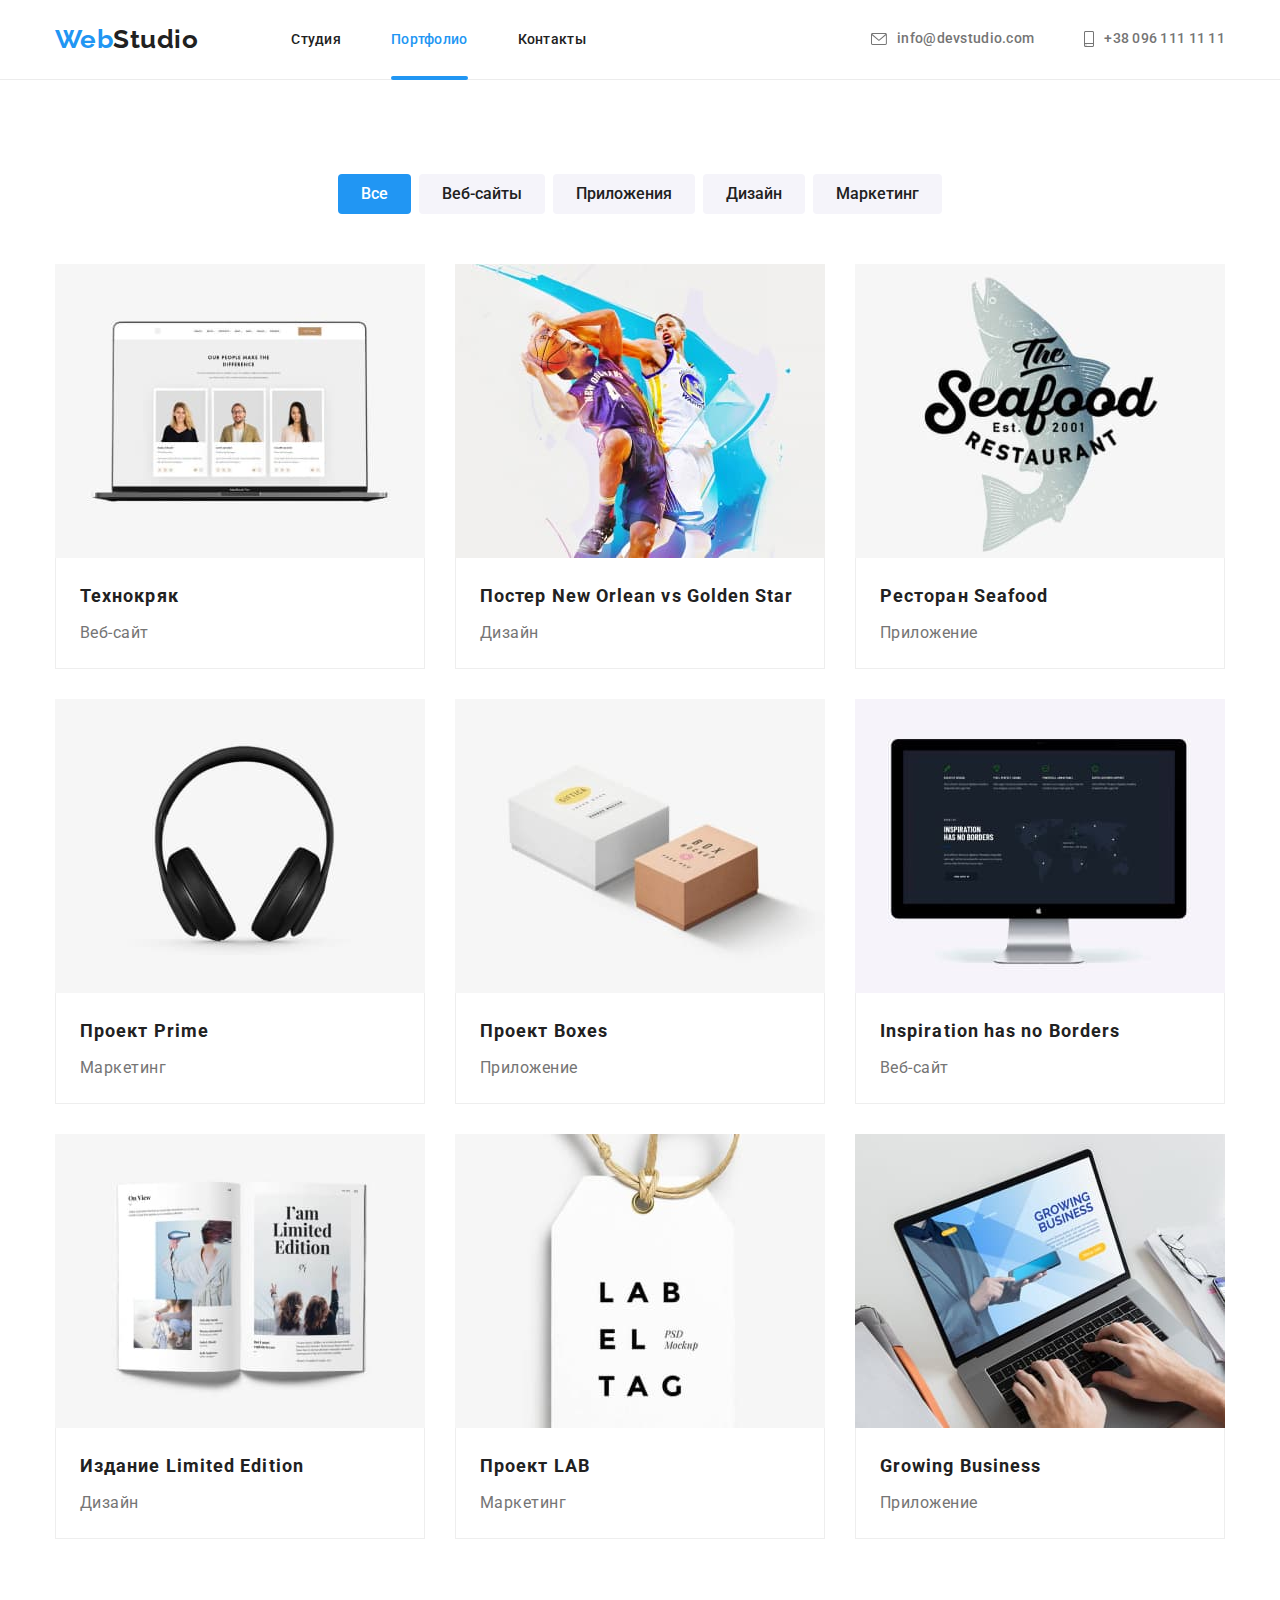
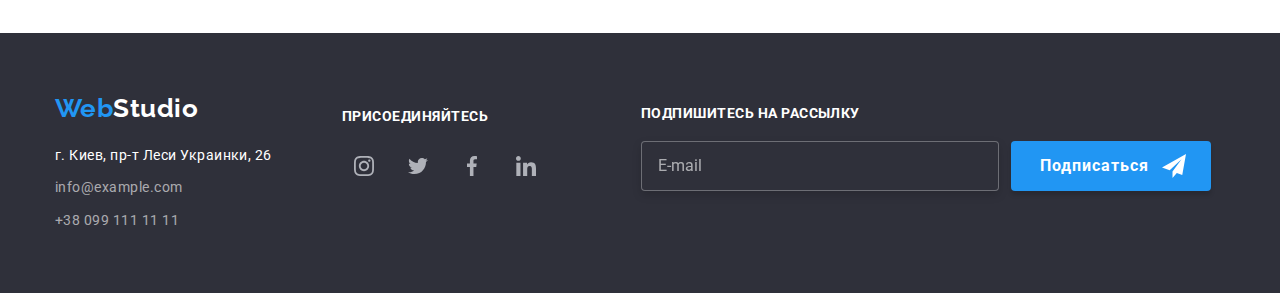
==== portfolio.html @ 7ac84a3b "hw7 folders and files" ====
<!DOCTYPE html>
<html lang="en">
  <head>
    <meta charset="UTF-8" />
    <meta http-equiv="X-UA-Compatible" content="IE=edge" />
    <meta name="viewport" content="width=device-width, initial-scale=1.0" />
    <title>Портфолио</title>
    <link rel="preconnect" href="https://fonts.gstatic.com" />
    <link
      href="https://fonts.googleapis.com/css2?family=Raleway:wght@700&family=Roboto:wght@400;500;700;900&display=swap"
      rel="stylesheet"
    />
    <link
      rel="stylesheet"
      href="https://cdnjs.cloudflare.com/ajax/libs/modern-normalize/1.0.0/modern-normalize.min.css"
    />
    <link rel="stylesheet" href="./css/main.min.css" />
  </head>
  <body>
    <!-- Header -->
    <header class="header header-section">
      <div class="container header-container">
        <a href="index.html" lang="en" class="logo logo-geometry"
          ><span class="logo__name-one">Web</span
          ><span class="logo__name-two">Studio</span></a
        >
        <nav class="nav">
          <ul class="nav-list list">
            <li class="nav-list__point">
              <a href="./index.html" class="nav-list__item">Студия</a>
            </li>
            <li class="nav-list__point">
              <a
                href="./portfolio.html"
                class="nav-list__item nav-list__item--current"
                >Портфолио</a
              >
            </li>
            <li class="nav-list__point">
              <a href="" class="nav-list__item">Контакты</a>
            </li>
          </ul>
        </nav>
        <ul class="contacts list nav-contacts">
          <li class="contacts__point">
            <a href="mailto:info@devstudio.com" class="contacts__item">
              <svg class="contacts__icon" width="16" height="12">
                <use href="./images/sprite.svg#icon-envelope"></use>
              </svg>
              info@devstudio.com</a
            >
          </li>
          <li class="contacts__point">
            <a href="tel:+380961111111" class="contacts__item">
              <svg class="contacts__icon" width="10" height="16">
                <use href="./images/sprite.svg#icon-smartphone"></use>
              </svg>
              +38 096 111 11 11</a
            >
          </li>
        </ul>
      </div>
    </header>
    <!-- Main -->
    <main>
      <!-- Examples of our works -->
      <section class="section">
        <div class="container">
          <!-- Hidden -->
          <h1 class="portfolio-hero-heading visually-hidden">
            Примеры наших работ, услуги
          </h1>
          <ul class="list buttons buttons-geometry">
            <li class="buttons__content">
              <button
                type="button"
                class="
                  buttons__portfolio-button buttons__portfolio-button--current
                "
              >
                Все
              </button>
            </li>
            <li class="buttons__content">
              <button type="button" class="buttons__portfolio-button">
                Веб-сайты
              </button>
            </li>
            <li class="buttons__content">
              <button type="button" class="buttons__portfolio-button">
                Приложения
              </button>
            </li>
            <li class="buttons__content">
              <button type="button" class="buttons__portfolio-button">
                Дизайн
              </button>
            </li>
            <li class="buttons__content">
              <button type="button" class="buttons__portfolio-button">
                Маркетинг
              </button>
            </li>
          </ul>

          <ul class="products list">
            <li class="products__item">
              <a href="#" class="products__link">
                <div class="products__content">
                  <img
                    src="./images/portfolio-examples/technokriak.jpg"
                    alt="Пример выполнения сайта Технокряк"
                    width="370"
                  />

                  <p class="products__overlay">
                    Технокряк это современная площадка распространения
                    коронавируса. Компании используют эту платформу для
                    цифрового шпионажа и атак на защищённые сервера конкурентов.
                  </p>
                </div>

                <div class="products__description">
                  <h2 class="products__name">Технокряк</h2>
                  <p class="products__example">Веб-сайт</p>
                </div>
              </a>
            </li>

            <li class="products__item">
              <a href="#" class="products__link">
                <div class="products__content">
                  <img
                    src="./images/portfolio-examples/basketball.jpg"
                    alt="Постер с двумя баскетболистами"
                    width="370"
                  />
                  <p class="products__overlay">
                    Технокряк это современная площадка распространения
                    коронавируса. Компании используют эту платформу для
                    цифрового шпионажа и атак на защищённые сервера конкурентов.
                  </p>
                </div>
                <div class="products__description">
                  <h2 class="products__name">
                    Постер <span lang="en">New Orlean vs Golden Star</span>
                  </h2>
                  <p class="products__example">Дизайн</p>
                </div>
              </a>
            </li>
            <li class="products__item">
              <a href="#" class="products__link">
                <div class="products__content">
                  <img
                    src="./images/portfolio-examples/restaurant.jpg"
                    alt="Эмблема ресторана"
                    width="370"
                  />
                  <p class="products__overlay">
                    Технокряк это современная площадка распространения
                    коронавируса. Компании используют эту платформу для
                    цифрового шпионажа и атак на защищённые сервера конкурентов.
                  </p>
                </div>
                <div class="products__description">
                  <h2 class="products__name">
                    Ресторан <span lang="en">Seafood</span>
                  </h2>
                  <p class="products__example">Приложение</p>
                </div>
              </a>
            </li>
            <li class="products__item">
              <a href="#" class="products__link">
                <div class="products__content">
                  <img
                    src="./images/portfolio-examples/headphones.jpg"
                    alt="Наушники"
                    width="370"
                  />
                  <p class="products__overlay">
                    Технокряк это современная площадка распространения
                    коронавируса. Компании используют эту платформу для
                    цифрового шпионажа и атак на защищённые сервера конкурентов.
                  </p>
                </div>
                <div class="products__description">
                  <h2 class="products__name">
                    Проект <span lang="en">Prime</span>
                  </h2>
                  <p class="products__example">Маркетинг</p>
                </div>
              </a>
            </li>
            <li class="products__item">
              <a href="#" class="products__link">
                <div class="products__content">
                  <img
                    src="./images/portfolio-examples/boxes.jpg"
                    alt="Две коробки"
                    width="370"
                  />
                  <p class="products__overlay">
                    Технокряк это современная площадка распространения
                    коронавируса. Компании используют эту платформу для
                    цифрового шпионажа и атак на защищённые сервера конкурентов.
                  </p>
                </div>
                <div class="products__description">
                  <h2 class="products__name">
                    Проект <span lang="en">Boxes</span>
                  </h2>
                  <p class="products__example">Приложение</p>
                </div>
              </a>
            </li>
            <li class="products__item">
              <a href="#" class="products__link">
                <div class="products__content">
                  <img
                    src="./images/portfolio-examples/monitor.jpg"
                    alt="Монитор компьютера"
                    width="370"
                  />
                  <p class="products__overlay">
                    Технокряк это современная площадка распространения
                    коронавируса. Компании используют эту платформу для
                    цифрового шпионажа и атак на защищённые сервера конкурентов.
                  </p>
                </div>
                <div class="products__description">
                  <h2 lang="en" class="products__name">
                    Inspiration has no Borders
                  </h2>
                  <p class="products__example">Веб-сайт</p>
                </div>
              </a>
            </li>
            <li class="products__item">
              <a href="#" class="products__link">
                <div class="products__content">
                  <img
                    src="./images/portfolio-examples/limited-edition.jpg"
                    alt="Разворот журнала"
                    width="370"
                  />
                  <p class="products__overlay">
                    Технокряк это современная площадка распространения
                    коронавируса. Компании используют эту платформу для
                    цифрового шпионажа и атак на защищённые сервера конкурентов.
                  </p>
                </div>
                <div class="products__description">
                  <h2 class="products__name">
                    Издание <span lang="en">Limited Edition</span>
                  </h2>
                  <p class="products__example">Дизайн</p>
                </div>
              </a>
            </li>
            <li class="products__item">
              <a href="#" class="products__link">
                <div class="products__content">
                  <img
                    src="./images/portfolio-examples/lab-project.jpg"
                    alt="Имитация ценника"
                    width="370"
                  />
                  <p class="products__overlay">
                    Технокряк это современная площадка распространения
                    коронавируса. Компании используют эту платформу для
                    цифрового шпионажа и атак на защищённые сервера конкурентов.
                  </p>
                </div>
                <div class="products__description">
                  <h2 class="products__name">
                    Проект <span lang="en">LAB</span>
                  </h2>
                  <p class="products__example">Маркетинг</p>
                </div>
              </a>
            </li>
            <li class="products__item">
              <a href="#" class="products__link">
                <div class="products__content">
                  <img
                    src="./images/portfolio-examples/growing-business.jpg"
                    alt="Руки на клавиатуре ноутбука"
                    width="370"
                  />
                  <p class="products__overlay">
                    Технокряк это современная площадка распространения
                    коронавируса. Компании используют эту платформу для
                    цифрового шпионажа и атак на защищённые сервера конкурентов.
                  </p>
                </div>
                <div class="products__description">
                  <h2 lang="en" class="products__name">Growing Business</h2>
                  <p class="products__example">Приложение</p>
                </div>
              </a>
            </li>
          </ul>
        </div>
      </section>
    </main>
    <!-- Footer -->
    <footer class="footer">
      <div class="container footer-container">
        <div class="footer-contacts contacts-geometry">
          <a href="index.html" lang="en" class="logo logo-footer"
            ><span class="logo__name-one">Web</span
            ><span class="logo__name-two--white">Studio</span></a
          >
          <address>
            <ul class="address list">
              <li class="address__map">
                <a
                  href="https://goo.gl/maps/o1qzPbgA9d3HTLMZ9"
                  target="_blank"
                  rel="noopener noreferrer"
                  class="address__google-maps"
                  >г. Киев, пр-т Леси Украинки, 26</a
                >
              </li>
              <li class="address__email">
                <a href="mailto:info@example.com" class="address__virtual-link"
                  >info@example.com</a
                >
              </li>
              <li class="address__phone">
                <a href="tel:+380991111111" class="address__virtual-link"
                  >+38 099 111 11 11</a
                >
              </li>
            </ul>
          </address>
        </div>
        <div class="join-us footer-networks">
          <h3 class="join-us__footer-heading">Присоединяйтесь</h3>
          <ul class="networks list">
            <li class="networks__item list">
              <a href="" class="networks__link">
                <svg class="networks__icon" width="20" height="20">
                  <use href="./images/sprite.svg#icon-instagram"></use>
                </svg>
              </a>
            </li>
            <li class="networks__item list">
              <a href="" class="networks__link">
                <svg class="networks__icon" width="20" height="20">
                  <use href="./images/sprite.svg#icon-twitter"></use>
                </svg>
              </a>
            </li>
            <li class="networks__item list">
              <a href="" class="networks__link">
                <svg class="networks__icon" width="20" height="20">
                  <use href="./images/sprite.svg#icon-facebook"></use>
                </svg>
              </a>
            </li>
            <li class="networks__item list">
              <a href="" class="networks__link">
                <svg class="networks__icon" width="20" height="20">
                  <use href="./images/sprite.svg#icon-linkedin"></use>
                </svg>
              </a>
            </li>
          </ul>
        </div>
        <div class="footer-form footer-form-geometry">
          <form action="#" class="contact-form">
            <p class="contact-form__feedback">Подпишитесь на рассылку</p>
            <div class="form-field">
              <label class="form-field__label">
                <input
                  class="form-field__input"
                  type="email"
                  name="email"
                  placeholder="E-mail"
                  required
                />
              </label>
              <button class="form-field__button" type="submit">
                Подписаться
                <svg class="form-field__icon" width="24" height="24">
                  <use href="./images/sprite.svg#icon-icon-send"></use>
                </svg>
              </button>
            </div>
          </form>
        </div>
      </div>
    </footer>
  </body>
</html>
---- css/main.min.css ----
:root{--main-text-color: #757575;--title-text-color: #212121;--primary-white-color: #ffffff;--accent-color: #2196f3;--main-icon-color: #afb1b8;--modal-button-hover: #188ce8;--footer-color: #2f303a;--duration: 250ms;--speed: cubic-bezier(0.4, 0, 0.2, 1)}h1,h2,h3,h4,h5,h6,p{margin-top:0;margin-bottom:0}ul,ol{padding-left:0;margin-top:0;margin-bottom:0}img{display:block}body{color:var(--main-text-color);font-family:Roboto, Open Sans, Cabin, sans-serif;letter-spacing:0.03em}.list{list-style-type:none}.section{padding-top:94px;padding-bottom:94px}.container{width:1200px;margin:0 auto;padding-left:15px;padding-right:15px}.heading-studio{color:var(--title-text-color);margin-bottom:50px;font-weight:700;font-size:36px;line-height:1.16;text-align:center}.visually-hidden{position:absolute;width:1px;height:1px;margin:-1px;border:0;padding:0;white-space:nowrap;clip-path:inset(100%);clip:rect(0 0 0 0);overflow:hidden}.logo{font-family:Raleway, sans-serif;font-size:26px;font-weight:700;line-height:1.19;text-decoration:none}.logo__name-one{color:var(--accent-color)}.logo__name-two{color:var(--title-text-color)}.logo-geometry{margin-right:93px;padding-left:0}.header{border-bottom:1px solid #ececec}.header-section{padding-top:24px;padding-bottom:24px}.header-container{display:flex;width:1200px}.nav{display:flex}.nav-list{display:flex;align-items:center;justify-content:flex-start}.nav-list__point:not(:last-child){margin-right:50px}.nav-list__item{position:relative;font-size:14px;font-weight:500;line-height:1.14;letter-spacing:0.02em;text-decoration:none;color:var(--title-text-color)}.nav-list__item:hover,.nav-list__item:focus{color:var(--accent-color);transition:color var(--duration) var(--speed)}.nav-list__item--current{position:relative;color:var(--accent-color)}.nav-list__item--current::after{content:"";display:block;position:absolute;top:45px;width:100%;height:4px;border-radius:2px;background-color:var(--accent-color);cursor:pointer}.contacts{display:flex}.contacts__point{display:flex;align-items:center;justify-content:flex-start}.contacts__point:not(:last-child){margin-right:50px}.contacts__item{display:flex;align-items:center;justify-content:flex-start;color:var(--main-text-color);font-size:14px;font-weight:500;line-height:1.14;letter-spacing:0.02em;text-decoration:none}.contacts__item:hover,.contacts__item:focus{color:var(--accent-color);fill:var(--accent-color);transition:color var(--duration) var(--speed),fill var(--duration) var(--speed)}.contacts__icon{margin-right:10px;fill:currentColor;transition:fill var(--duration) var(--speed)}.nav-contacts{margin-left:auto}.hero{max-width:1600px;height:600px;background-image:linear-gradient(rgba(47,48,58,0.4), rgba(47,48,58,0.4)),url(../images/hero-effective-solutions.jpg);background-size:cover;background-repeat:no-repeat;text-align:center;background-color:#c4c4c4}.hero__title{margin-bottom:30px;font-size:44px;font-weight:900;line-height:1.36;letter-spacing:0.06em;text-transform:uppercase;color:var(--primary-white-color)}.hero__button{padding:10px 32px;border:1px solid transparent;border-radius:4px;color:var(--primary-white-color);background-color:var(--accent-color);font-size:16px;font-weight:700;line-height:1.87;letter-spacing:0.06em;cursor:pointer;transition:color var(--duration) var(--speed),background-color var(--duration) var(--speed)}.hero__button:hover,.hero__button:focus{color:var(--accent-color);background-color:var(--primary-white-color)}.hero-geometry{margin-left:auto;margin-right:auto;padding-top:200px;padding-bottom:200px}.backdrop{position:fixed;top:0;left:0;width:100vw;height:100vh;background-color:rgba(0,0,0,0.2);opacity:1;transition:opacity var(--duration) var(--speed)}.backdrop.is-hidden{opacity:0;visibility:hidden;pointer-events:none}.backdrop.is-hidden .modal{transform:scale(0.9) translate(-50%, -50%)}.modal{position:absolute;top:50%;left:50%;transform:scale(1) translate(-50%, -50%);width:528px;height:581px;padding:40px;background-color:var(--primary-white-color);box-shadow:0px 1px 3px rgba(0,0,0,0.12),0px 1px 1px rgba(0,0,0,0.14),0px 2px 1px rgba(0,0,0,0.2);border-radius:4px;transition:transform var(--duration) var(--speed),opacity var(--duration) var(--speed),visibility var(--duration) var(--speed)}.close-button{position:absolute;top:8px;right:8px;display:flex;align-items:center;justify-content:center;width:30px;height:30px;border:1px solid rgba(0,0,0,0.1);border-radius:50%;background-color:transparent;cursor:pointer;padding:9px}.close-button:hover,.close-button:focus{fill:var(--accent-color);transition:fill var(--duration) var(--speed)}.modal-form{display:flex;flex-direction:column}.modal-form-feedback{margin-bottom:12px;font-size:20px;font-weight:700;line-height:1.17;text-align:center;color:var(--title-text-color)}.modal-form-label{position:relative;font-size:12px;font-weight:400;line-height:1.17;letter-spacing:0.01em}.modal-form-input{width:100%;height:40px;margin-top:4px;margin-bottom:10px;padding-left:42px;border:1px solid rgba(33,33,33,0.2);border-radius:4px;cursor:pointer;transition:border var(--duration) var(--speed)}.modal-form-icon{position:absolute;top:29px;left:12px}.modal-form-label:focus-within>.modal-form-icon{fill:var(--accent-color);transition:fill var(--duration) var(--speed)}.modal-form-input:focus-within{border:1px solid var(--accent-color);outline:none;border-radius:4px;transition:border var(--duration) var(--speed)}.modal-form-comment{width:100%;height:120px;padding:12px 16px;resize:none;border:1px solid rgba(33,33,33,0.2);border-radius:4px;margin-top:4px;margin-bottom:20px;cursor:pointer;transition:border var(--duration) var(--speed)}.modal-form-comment::placeholder{font-size:14px;font-weight:400;line-height:1.17;letter-spacing:0.01em}.modal-form-comment:focus-within{border:1px solid var(--accent-color);outline:none;border-radius:4px;transition:border var(--duration) var(--speed)}.checkbox-label{display:flex;align-items:center;justify-content:center;margin-bottom:30px;font-size:14px;font-weight:400;line-height:1.71;cursor:pointer}.checkbox-icon{margin-right:8.38px;width:16px;height:15px;border-radius:2px;border:2px solid var(--title-text-color);transition:border var(--duration) var(--speed)}.checkbox:checked+.checkbox-icon{background-color:var(--accent-color);background-image:url("../images/icon-check.svg");padding:4px 3px 2px 3px;border-color:var(--accent-color);background-repeat:no-repeat;transition:background-color var(--duration) var(--speed),background-image var(--duration) var(--speed),border-color var(--duration) var(--speed)}.modal-form-policy-link{font-size:14px;font-weight:400;line-height:1.71;color:var(--accent-color)}.modal-form-button{display:block;align-self:center;width:200px;height:50px;padding:10px 55px 10px 56px;box-shadow:0px 4px 4px rgba(0,0,0,0.15);border-radius:4px;border:var(--accent-color);font-size:16px;font-weight:400;line-height:1.87;letter-spacing:0.06em;text-align:center;cursor:pointer;color:var(--primary-white-color);background-color:var(--accent-color);transition:border var(--duration) var(--speed),background-color var(--duration) var(--speed),box-shadow var(--duration) var(--speed)}.modal-form-button:hover{border:var(--modal-button-hover);background-color:var(--modal-button-hover);box-shadow:0px 4px 4px rgba(0,0,0,0.15);transition:border var(--duration) var(--speed),background-color var(--duration) var(--speed),box-shadow var(--duration) var(--speed)}.advantages-geometry{padding-bottom:94px}.pros{display:flex}.pros__pic{display:flex;align-items:center;justify-content:center;margin-bottom:30px;width:270px;height:120px;background-color:#f5f4fa}.pros__list-item{width:270px}.pros__list-item:not(:last-child){margin-right:30px}.pros__name{padding-bottom:10px;color:var(--title-text-color);font-size:14px;font-weight:700;line-height:1.14;text-transform:uppercase}.pros__content{font-size:14px;font-weight:400;line-height:1.71}.pros-geometry{margin-right:-30px}.works-geometry{padding-top:0px}.services{display:flex;flex-wrap:wrap}.services__image{position:relative}.services__image:not(:last-child){margin-right:30px}.services__description{position:absolute;display:flex;align-items:center;justify-content:center;width:100%;min-height:70px;left:0;bottom:0;background-color:rgba(47,48,58,0.8)}.services__name{font-size:14px;font-weight:700;line-height:1.17;text-align:center;text-transform:uppercase;color:var(--primary-white-color)}.services-geometry{margin-right:-30px}.employees{background-color:#f5f4fa}.team{display:flex;flex-wrap:wrap}.team__employee-card{background-color:var(--primary-white-color);box-shadow:0px 1px 3px rgba(0,0,0,0.12),0px 1px 1px rgba(0,0,0,0.14),0px 2px 1px rgba(0,0,0,0.2);border-radius:0px 0px 4px 4px}.team__employee-card:not(:last-child){margin-right:30px}.team__employee-info{padding-top:30px;padding-bottom:30px}.team__employee-name{margin-bottom:10px;color:var(--title-text-color);font-size:16px;font-weight:500;line-height:1.18;text-align:center}.team__employee-job{font-size:16px;font-weight:400;line-height:1.18;text-align:center;margin-bottom:16px}.networks{display:flex;align-items:flex-start;justify-content:center;margin-left:0}.networks__item:not(:last-child){margin-right:10px}.networks__link{display:flex;align-items:center;justify-content:center;padding:12px;fill:var(--main-icon-color);border-radius:50%;transition:fill var(--duration) var(--speed),background-color var(--duration) var(--speed)}.networks__link:hover,.networks__link:focus{fill:var(--primary-white-color);background-color:var(--accent-color);transition:fill var(--duration) var(--speed),background-color var(--duration) var(--speed)}.clients{display:flex;align-items:center}.clients__item:not(:last-child){margin-right:30px}.clients__link{display:flex;align-items:center;justify-content:center;padding:16px 32px;border:1px solid var(--main-icon-color);border-radius:4px;fill:var(--main-icon-color)}.clients__link:hover,.clients__link:focus{fill:var(--accent-color);border:1px solid var(--accent-color);transition:fill var(--duration) var(--speed),border var(--duration) var(--speed)}.footer{background-color:var(--footer-color)}.footer-container{display:flex}.footer-contacts{display:flex;flex-direction:column}.contacts-geometry{margin-right:70px;padding:60px 0px}.logo-footer{margin-right:0px;margin-bottom:20px;padding-left:0}.logo__name-two--white{color:var(--primary-white-color)}.address__google-maps{font-style:normal;font-size:14px;font-weight:400;line-height:1.71;text-decoration:none;color:var(--primary-white-color)}.address__google-maps:hover,.address__google-maps:focus{color:var(--accent-color);transition:color var(--duration) var(--speed)}.address__virtual-link{font-style:normal;font-size:14px;font-weight:400;line-height:1.71;text-decoration:none;color:rgba(255,255,255,0.6)}.address__virtual-link:hover,.address__virtual-link:focus{color:var(--accent-color);transition:color var(--duration) var(--speed)}.address__map{margin-bottom:9px}.address__email{margin-bottom:9px}.join-us{display:block;height:80px}.join-us__footer-heading{margin-bottom:20px;align-items:baseline;font-size:14px;font-weight:700;line-height:1.17;text-transform:uppercase;color:var(--primary-white-color)}.footer-networks{margin-right:93px;padding-top:75px;padding-bottom:97px}.networks__link-grey{fill:var(--primary-white-color);background:rgba(255,255,255,0.1)}.networks__link-grey:hover,.networks__link-grey:focus{background-color:var(--accent-color)}.footer-form-geometry{padding-top:72px;padding-bottom:94px}.contact-form__feedback{margin-bottom:20px;font-size:14px;font-weight:700;line-height:1.17;text-transform:uppercase;color:var(--primary-white-color)}.form-field{position:relative;display:flex;align-items:center;justify-content:center}.form-field__label{display:inline-block}.form-field__input{width:358px;height:50px;margin-right:12px;padding-left:16px;border:1px solid rgba(255,255,255,0.3);filter:drop-shadow(0px 4px 4px rgba(0,0,0,0.15));border-radius:4px;background-color:var(--footer-color);color:var(--primary-white-color)}.form-field__input::placeholder{font-size:16px;font-weight:400;line-height:1.25;align-items:center;color:rgba(255,255,255,0.6)}.form-field__button{display:flex;align-items:center;justify-content:center;width:200px;height:50px;padding:10px 62px 10px 29px;font-size:16px;font-weight:700;line-height:1.87;letter-spacing:0.06em;color:var(--primary-white-color);box-shadow:0px 4px 4px rgba(0,0,0,0.15);border:var(--accent-color);border-radius:4px;background-color:var(--accent-color)}.form-field__icon{position:absolute;top:50%;right:0;transform:translate(-50%, -50%);margin-right:13px;margin-left:10px}.buttons{display:flex;align-items:flex-start;justify-content:center}.buttons__content:not(:last-child):not(:last-child){padding-right:8px}.buttons__portfolio-button{padding:6px 22px;border-radius:4px;border:1px solid transparent;font-size:16px;font-weight:500;line-height:1.62;text-align:center;cursor:pointer;color:var(--title-text-color);background-color:#f5f4fa}.buttons__portfolio-button:hover,.buttons__portfolio-button:focus{color:var(--primary-white-color);background-color:var(--accent-color);box-shadow:0px 3px 1px rgba(0,0,0,0.1),0px 1px 2px rgba(0,0,0,0.08),0px 2px 2px rgba(0,0,0,0.12);transition:color var(--duration) var(--speed),background-color var(--duration) var(--speed),box-shadow var(--duration) var(--speed)}.buttons__portfolio-button--current{color:var(--primary-white-color);background-color:var(--accent-color)}.buttons-geometry{margin-bottom:50px;padding-right:-8px}.products{display:flex;flex-wrap:wrap}.products__item{flex-basis:calc((100% - 60px) / 3);background-color:var(--primary-white-color)}.products__item:not(:nth-last-child(-n+3)){margin-bottom:30px}.products__item:not(:nth-child(3n+3)){margin-right:30px}.products__item:hover{box-shadow:0px 1px 1px rgba(0,0,0,0.12),0px 4px 4px rgba(0,0,0,0.06),1px 4px 6px rgba(0,0,0,0.16);cursor:pointer}.products__content{position:relative;height:100%;width:100%;overflow:hidden}.products__overlay{position:absolute;top:0;left:0;transform:translateY(100%);opacity:0;padding:63px 24px;font-size:18px;font-weight:400;line-height:1.56;color:var(--primary-white-color);background-color:rgba(33,150,243,0.9);transition:transform var(--duration) var(--speed),opacity var(--duration) var(--speed)}.products__link:hover .products__overlay,.products__link:focus .products__overlay{transform:translateY(0%);transition:transform var(--duration) var(--speed),opacity var(--duration) var(--speed);opacity:1}.products__link{display:block;text-decoration:none;color:inherit}.products__description{padding:20px 24px;border-right:1px solid #eeeeee;border-bottom:1px solid #eeeeee;border-left:1px solid #eeeeee}.products__name{color:var(--title-text-color);margin-bottom:4px;font-size:18px;font-weight:700;line-height:2;letter-spacing:0.06em}.products__example{font-size:16px;font-weight:400;line-height:1.87}
/*# sourceMappingURL=main.min.css.map */
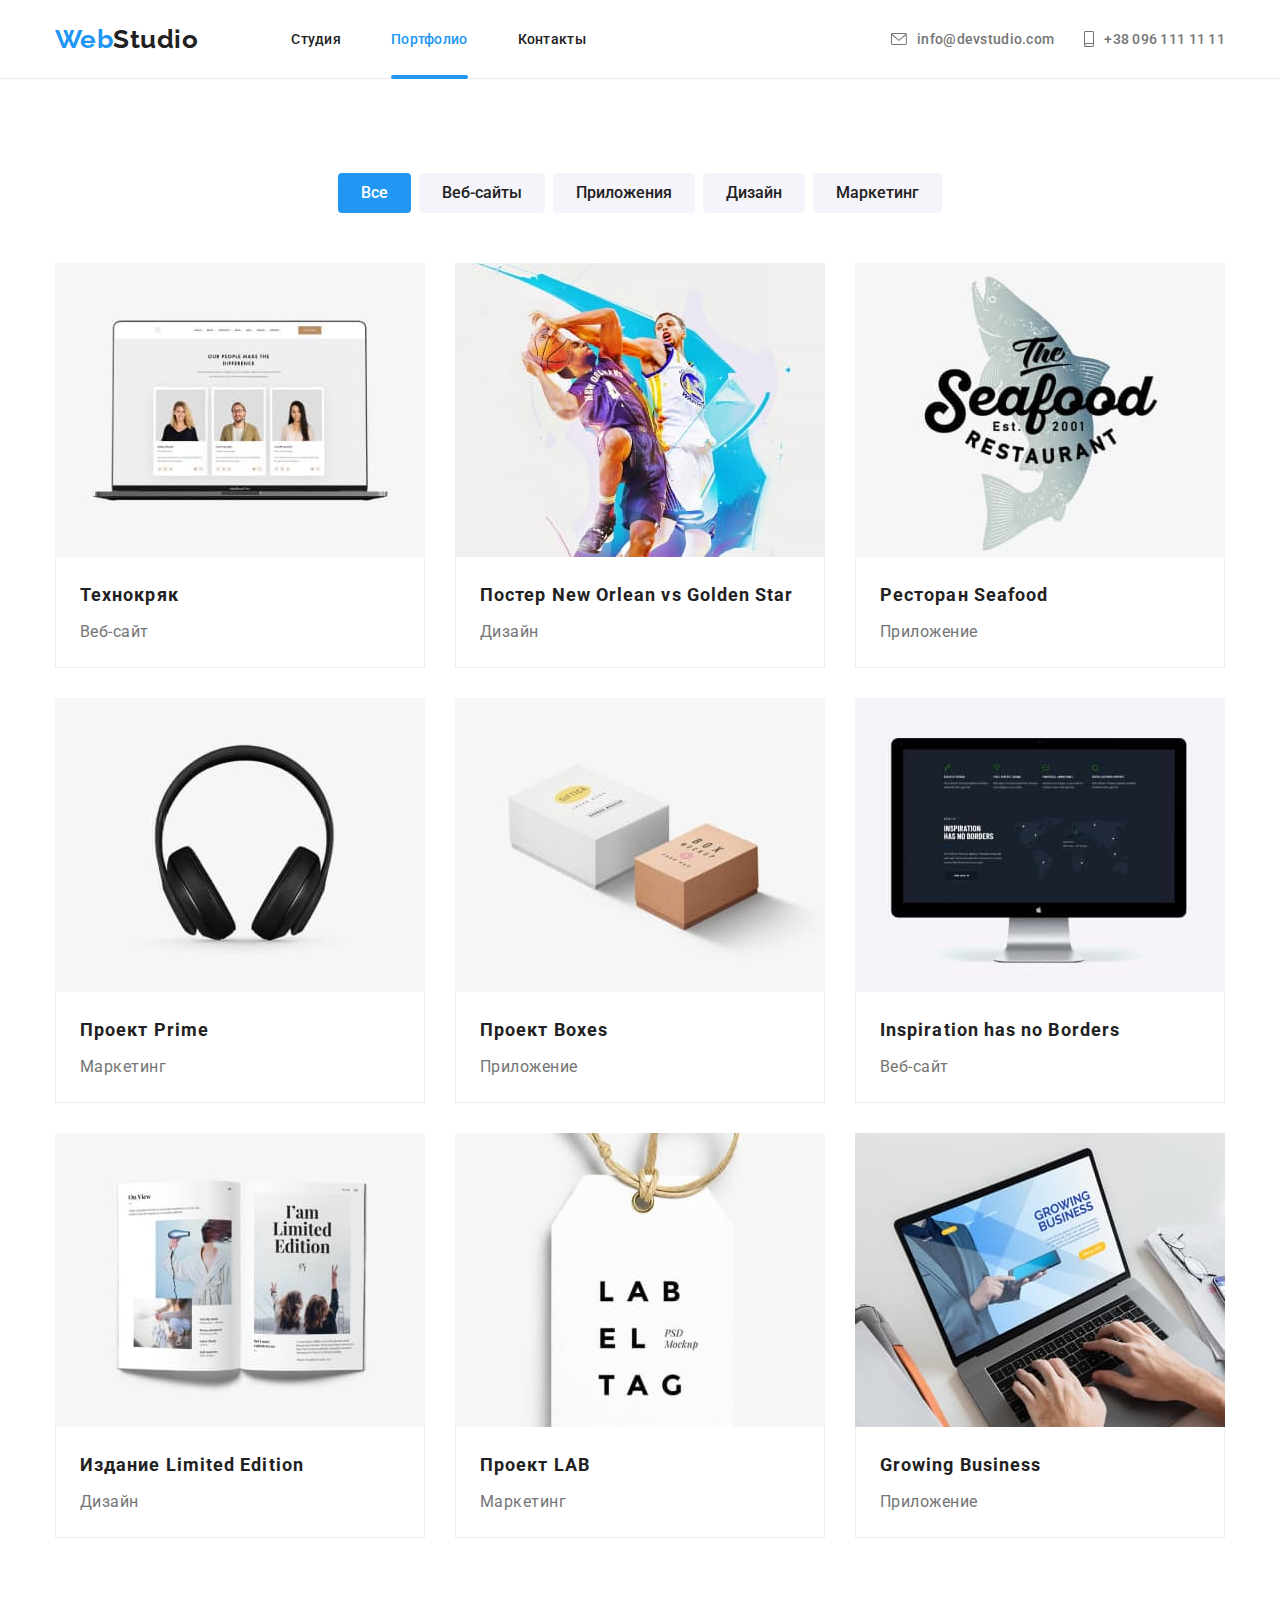
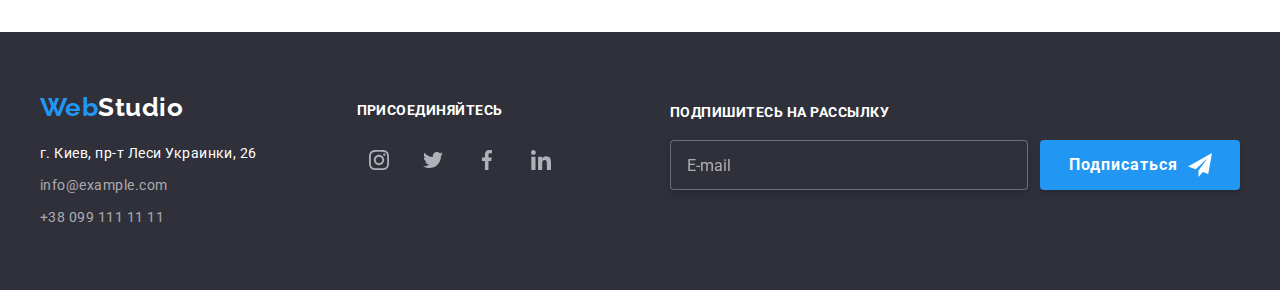
==== commit 0da24f8d: "Header" ====
--- a/portfolio.html
+++ b/portfolio.html
@@ -308,67 +308,71 @@
     <!-- Footer -->
     <footer class="footer">
       <div class="container footer-container">
-        <div class="footer-contacts contacts-geometry">
-          <a href="index.html" lang="en" class="logo logo-footer"
-            ><span class="logo__name-one">Web</span
-            ><span class="logo__name-two--white">Studio</span></a
-          >
-          <address>
-            <ul class="address list">
-              <li class="address__map">
-                <a
-                  href="https://goo.gl/maps/o1qzPbgA9d3HTLMZ9"
-                  target="_blank"
-                  rel="noopener noreferrer"
-                  class="address__google-maps"
-                  >г. Киев, пр-т Леси Украинки, 26</a
-                >
+        <div class="address-networks-container">
+          <div class="footer-contacts contacts-geometry">
+            <a href="index.html" lang="en" class="logo logo-footer"
+              ><span class="logo__name-one">Web</span
+              ><span class="logo__name-two--white">Studio</span></a
+            >
+            <address>
+              <ul class="address list">
+                <li class="address__map">
+                  <a
+                    href="https://goo.gl/maps/o1qzPbgA9d3HTLMZ9"
+                    target="_blank"
+                    rel="noopener noreferrer"
+                    class="address__google-maps"
+                    >г. Киев, пр-т Леси Украинки, 26</a
+                  >
+                </li>
+                <li class="address__email">
+                  <a
+                    href="mailto:info@example.com"
+                    class="address__virtual-link"
+                    >info@example.com</a
+                  >
+                </li>
+                <li class="address__phone">
+                  <a href="tel:+380991111111" class="address__virtual-link"
+                    >+38 099 111 11 11</a
+                  >
+                </li>
+              </ul>
+            </address>
+          </div>
+          <div class="join-us footer-networks">
+            <h3 class="join-us__footer-heading">Присоединяйтесь</h3>
+            <ul class="networks list">
+              <li class="networks__item list">
+                <a href="" class="networks__link">
+                  <svg class="networks__icon" width="20" height="20">
+                    <use href="./images/sprite.svg#icon-instagram"></use>
+                  </svg>
+                </a>
               </li>
-              <li class="address__email">
-                <a href="mailto:info@example.com" class="address__virtual-link"
-                  >info@example.com</a
-                >
+              <li class="networks__item list">
+                <a href="" class="networks__link">
+                  <svg class="networks__icon" width="20" height="20">
+                    <use href="./images/sprite.svg#icon-twitter"></use>
+                  </svg>
+                </a>
               </li>
-              <li class="address__phone">
-                <a href="tel:+380991111111" class="address__virtual-link"
-                  >+38 099 111 11 11</a
-                >
+              <li class="networks__item list">
+                <a href="" class="networks__link">
+                  <svg class="networks__icon" width="20" height="20">
+                    <use href="./images/sprite.svg#icon-facebook"></use>
+                  </svg>
+                </a>
+              </li>
+              <li class="networks__item list">
+                <a href="" class="networks__link">
+                  <svg class="networks__icon" width="20" height="20">
+                    <use href="./images/sprite.svg#icon-linkedin"></use>
+                  </svg>
+                </a>
               </li>
             </ul>
-          </address>
-        </div>
-        <div class="join-us footer-networks">
-          <h3 class="join-us__footer-heading">Присоединяйтесь</h3>
-          <ul class="networks list">
-            <li class="networks__item list">
-              <a href="" class="networks__link">
-                <svg class="networks__icon" width="20" height="20">
-                  <use href="./images/sprite.svg#icon-instagram"></use>
-                </svg>
-              </a>
-            </li>
-            <li class="networks__item list">
-              <a href="" class="networks__link">
-                <svg class="networks__icon" width="20" height="20">
-                  <use href="./images/sprite.svg#icon-twitter"></use>
-                </svg>
-              </a>
-            </li>
-            <li class="networks__item list">
-              <a href="" class="networks__link">
-                <svg class="networks__icon" width="20" height="20">
-                  <use href="./images/sprite.svg#icon-facebook"></use>
-                </svg>
-              </a>
-            </li>
-            <li class="networks__item list">
-              <a href="" class="networks__link">
-                <svg class="networks__icon" width="20" height="20">
-                  <use href="./images/sprite.svg#icon-linkedin"></use>
-                </svg>
-              </a>
-            </li>
-          </ul>
+          </div>
         </div>
         <div class="footer-form footer-form-geometry">
           <form action="#" class="contact-form">
--- a/css/main.min.css
+++ b/css/main.min.css
@@ -1,2 +1,2 @@
-:root{--main-text-color: #757575;--title-text-color: #212121;--primary-white-color: #ffffff;--accent-color: #2196f3;--main-icon-color: #afb1b8;--modal-button-hover: #188ce8;--footer-color: #2f303a;--duration: 250ms;--speed: cubic-bezier(0.4, 0, 0.2, 1)}h1,h2,h3,h4,h5,h6,p{margin-top:0;margin-bottom:0}ul,ol{padding-left:0;margin-top:0;margin-bottom:0}img{display:block}body{color:var(--main-text-color);font-family:Roboto, Open Sans, Cabin, sans-serif;letter-spacing:0.03em}.list{list-style-type:none}.section{padding-top:94px;padding-bottom:94px}.container{width:1200px;margin:0 auto;padding-left:15px;padding-right:15px}.heading-studio{color:var(--title-text-color);margin-bottom:50px;font-weight:700;font-size:36px;line-height:1.16;text-align:center}.visually-hidden{position:absolute;width:1px;height:1px;margin:-1px;border:0;padding:0;white-space:nowrap;clip-path:inset(100%);clip:rect(0 0 0 0);overflow:hidden}.logo{font-family:Raleway, sans-serif;font-size:26px;font-weight:700;line-height:1.19;text-decoration:none}.logo__name-one{color:var(--accent-color)}.logo__name-two{color:var(--title-text-color)}.logo-geometry{margin-right:93px;padding-left:0}.header{border-bottom:1px solid #ececec}.header-section{padding-top:24px;padding-bottom:24px}.header-container{display:flex;width:1200px}.nav{display:flex}.nav-list{display:flex;align-items:center;justify-content:flex-start}.nav-list__point:not(:last-child){margin-right:50px}.nav-list__item{position:relative;font-size:14px;font-weight:500;line-height:1.14;letter-spacing:0.02em;text-decoration:none;color:var(--title-text-color)}.nav-list__item:hover,.nav-list__item:focus{color:var(--accent-color);transition:color var(--duration) var(--speed)}.nav-list__item--current{position:relative;color:var(--accent-color)}.nav-list__item--current::after{content:"";display:block;position:absolute;top:45px;width:100%;height:4px;border-radius:2px;background-color:var(--accent-color);cursor:pointer}.contacts{display:flex}.contacts__point{display:flex;align-items:center;justify-content:flex-start}.contacts__point:not(:last-child){margin-right:50px}.contacts__item{display:flex;align-items:center;justify-content:flex-start;color:var(--main-text-color);font-size:14px;font-weight:500;line-height:1.14;letter-spacing:0.02em;text-decoration:none}.contacts__item:hover,.contacts__item:focus{color:var(--accent-color);fill:var(--accent-color);transition:color var(--duration) var(--speed),fill var(--duration) var(--speed)}.contacts__icon{margin-right:10px;fill:currentColor;transition:fill var(--duration) var(--speed)}.nav-contacts{margin-left:auto}.hero{max-width:1600px;height:600px;background-image:linear-gradient(rgba(47,48,58,0.4), rgba(47,48,58,0.4)),url(../images/hero-effective-solutions.jpg);background-size:cover;background-repeat:no-repeat;text-align:center;background-color:#c4c4c4}.hero__title{margin-bottom:30px;font-size:44px;font-weight:900;line-height:1.36;letter-spacing:0.06em;text-transform:uppercase;color:var(--primary-white-color)}.hero__button{padding:10px 32px;border:1px solid transparent;border-radius:4px;color:var(--primary-white-color);background-color:var(--accent-color);font-size:16px;font-weight:700;line-height:1.87;letter-spacing:0.06em;cursor:pointer;transition:color var(--duration) var(--speed),background-color var(--duration) var(--speed)}.hero__button:hover,.hero__button:focus{color:var(--accent-color);background-color:var(--primary-white-color)}.hero-geometry{margin-left:auto;margin-right:auto;padding-top:200px;padding-bottom:200px}.backdrop{position:fixed;top:0;left:0;width:100vw;height:100vh;background-color:rgba(0,0,0,0.2);opacity:1;transition:opacity var(--duration) var(--speed)}.backdrop.is-hidden{opacity:0;visibility:hidden;pointer-events:none}.backdrop.is-hidden .modal{transform:scale(0.9) translate(-50%, -50%)}.modal{position:absolute;top:50%;left:50%;transform:scale(1) translate(-50%, -50%);width:528px;height:581px;padding:40px;background-color:var(--primary-white-color);box-shadow:0px 1px 3px rgba(0,0,0,0.12),0px 1px 1px rgba(0,0,0,0.14),0px 2px 1px rgba(0,0,0,0.2);border-radius:4px;transition:transform var(--duration) var(--speed),opacity var(--duration) var(--speed),visibility var(--duration) var(--speed)}.close-button{position:absolute;top:8px;right:8px;display:flex;align-items:center;justify-content:center;width:30px;height:30px;border:1px solid rgba(0,0,0,0.1);border-radius:50%;background-color:transparent;cursor:pointer;padding:9px}.close-button:hover,.close-button:focus{fill:var(--accent-color);transition:fill var(--duration) var(--speed)}.modal-form{display:flex;flex-direction:column}.modal-form-feedback{margin-bottom:12px;font-size:20px;font-weight:700;line-height:1.17;text-align:center;color:var(--title-text-color)}.modal-form-label{position:relative;font-size:12px;font-weight:400;line-height:1.17;letter-spacing:0.01em}.modal-form-input{width:100%;height:40px;margin-top:4px;margin-bottom:10px;padding-left:42px;border:1px solid rgba(33,33,33,0.2);border-radius:4px;cursor:pointer;transition:border var(--duration) var(--speed)}.modal-form-icon{position:absolute;top:29px;left:12px}.modal-form-label:focus-within>.modal-form-icon{fill:var(--accent-color);transition:fill var(--duration) var(--speed)}.modal-form-input:focus-within{border:1px solid var(--accent-color);outline:none;border-radius:4px;transition:border var(--duration) var(--speed)}.modal-form-comment{width:100%;height:120px;padding:12px 16px;resize:none;border:1px solid rgba(33,33,33,0.2);border-radius:4px;margin-top:4px;margin-bottom:20px;cursor:pointer;transition:border var(--duration) var(--speed)}.modal-form-comment::placeholder{font-size:14px;font-weight:400;line-height:1.17;letter-spacing:0.01em}.modal-form-comment:focus-within{border:1px solid var(--accent-color);outline:none;border-radius:4px;transition:border var(--duration) var(--speed)}.checkbox-label{display:flex;align-items:center;justify-content:center;margin-bottom:30px;font-size:14px;font-weight:400;line-height:1.71;cursor:pointer}.checkbox-icon{margin-right:8.38px;width:16px;height:15px;border-radius:2px;border:2px solid var(--title-text-color);transition:border var(--duration) var(--speed)}.checkbox:checked+.checkbox-icon{background-color:var(--accent-color);background-image:url("../images/icon-check.svg");padding:4px 3px 2px 3px;border-color:var(--accent-color);background-repeat:no-repeat;transition:background-color var(--duration) var(--speed),background-image var(--duration) var(--speed),border-color var(--duration) var(--speed)}.modal-form-policy-link{font-size:14px;font-weight:400;line-height:1.71;color:var(--accent-color)}.modal-form-button{display:block;align-self:center;width:200px;height:50px;padding:10px 55px 10px 56px;box-shadow:0px 4px 4px rgba(0,0,0,0.15);border-radius:4px;border:var(--accent-color);font-size:16px;font-weight:400;line-height:1.87;letter-spacing:0.06em;text-align:center;cursor:pointer;color:var(--primary-white-color);background-color:var(--accent-color);transition:border var(--duration) var(--speed),background-color var(--duration) var(--speed),box-shadow var(--duration) var(--speed)}.modal-form-button:hover{border:var(--modal-button-hover);background-color:var(--modal-button-hover);box-shadow:0px 4px 4px rgba(0,0,0,0.15);transition:border var(--duration) var(--speed),background-color var(--duration) var(--speed),box-shadow var(--duration) var(--speed)}.advantages-geometry{padding-bottom:94px}.pros{display:flex}.pros__pic{display:flex;align-items:center;justify-content:center;margin-bottom:30px;width:270px;height:120px;background-color:#f5f4fa}.pros__list-item{width:270px}.pros__list-item:not(:last-child){margin-right:30px}.pros__name{padding-bottom:10px;color:var(--title-text-color);font-size:14px;font-weight:700;line-height:1.14;text-transform:uppercase}.pros__content{font-size:14px;font-weight:400;line-height:1.71}.pros-geometry{margin-right:-30px}.works-geometry{padding-top:0px}.services{display:flex;flex-wrap:wrap}.services__image{position:relative}.services__image:not(:last-child){margin-right:30px}.services__description{position:absolute;display:flex;align-items:center;justify-content:center;width:100%;min-height:70px;left:0;bottom:0;background-color:rgba(47,48,58,0.8)}.services__name{font-size:14px;font-weight:700;line-height:1.17;text-align:center;text-transform:uppercase;color:var(--primary-white-color)}.services-geometry{margin-right:-30px}.employees{background-color:#f5f4fa}.team{display:flex;flex-wrap:wrap}.team__employee-card{background-color:var(--primary-white-color);box-shadow:0px 1px 3px rgba(0,0,0,0.12),0px 1px 1px rgba(0,0,0,0.14),0px 2px 1px rgba(0,0,0,0.2);border-radius:0px 0px 4px 4px}.team__employee-card:not(:last-child){margin-right:30px}.team__employee-info{padding-top:30px;padding-bottom:30px}.team__employee-name{margin-bottom:10px;color:var(--title-text-color);font-size:16px;font-weight:500;line-height:1.18;text-align:center}.team__employee-job{font-size:16px;font-weight:400;line-height:1.18;text-align:center;margin-bottom:16px}.networks{display:flex;align-items:flex-start;justify-content:center;margin-left:0}.networks__item:not(:last-child){margin-right:10px}.networks__link{display:flex;align-items:center;justify-content:center;padding:12px;fill:var(--main-icon-color);border-radius:50%;transition:fill var(--duration) var(--speed),background-color var(--duration) var(--speed)}.networks__link:hover,.networks__link:focus{fill:var(--primary-white-color);background-color:var(--accent-color);transition:fill var(--duration) var(--speed),background-color var(--duration) var(--speed)}.clients{display:flex;align-items:center}.clients__item:not(:last-child){margin-right:30px}.clients__link{display:flex;align-items:center;justify-content:center;padding:16px 32px;border:1px solid var(--main-icon-color);border-radius:4px;fill:var(--main-icon-color)}.clients__link:hover,.clients__link:focus{fill:var(--accent-color);border:1px solid var(--accent-color);transition:fill var(--duration) var(--speed),border var(--duration) var(--speed)}.footer{background-color:var(--footer-color)}.footer-container{display:flex}.footer-contacts{display:flex;flex-direction:column}.contacts-geometry{margin-right:70px;padding:60px 0px}.logo-footer{margin-right:0px;margin-bottom:20px;padding-left:0}.logo__name-two--white{color:var(--primary-white-color)}.address__google-maps{font-style:normal;font-size:14px;font-weight:400;line-height:1.71;text-decoration:none;color:var(--primary-white-color)}.address__google-maps:hover,.address__google-maps:focus{color:var(--accent-color);transition:color var(--duration) var(--speed)}.address__virtual-link{font-style:normal;font-size:14px;font-weight:400;line-height:1.71;text-decoration:none;color:rgba(255,255,255,0.6)}.address__virtual-link:hover,.address__virtual-link:focus{color:var(--accent-color);transition:color var(--duration) var(--speed)}.address__map{margin-bottom:9px}.address__email{margin-bottom:9px}.join-us{display:block;height:80px}.join-us__footer-heading{margin-bottom:20px;align-items:baseline;font-size:14px;font-weight:700;line-height:1.17;text-transform:uppercase;color:var(--primary-white-color)}.footer-networks{margin-right:93px;padding-top:75px;padding-bottom:97px}.networks__link-grey{fill:var(--primary-white-color);background:rgba(255,255,255,0.1)}.networks__link-grey:hover,.networks__link-grey:focus{background-color:var(--accent-color)}.footer-form-geometry{padding-top:72px;padding-bottom:94px}.contact-form__feedback{margin-bottom:20px;font-size:14px;font-weight:700;line-height:1.17;text-transform:uppercase;color:var(--primary-white-color)}.form-field{position:relative;display:flex;align-items:center;justify-content:center}.form-field__label{display:inline-block}.form-field__input{width:358px;height:50px;margin-right:12px;padding-left:16px;border:1px solid rgba(255,255,255,0.3);filter:drop-shadow(0px 4px 4px rgba(0,0,0,0.15));border-radius:4px;background-color:var(--footer-color);color:var(--primary-white-color)}.form-field__input::placeholder{font-size:16px;font-weight:400;line-height:1.25;align-items:center;color:rgba(255,255,255,0.6)}.form-field__button{display:flex;align-items:center;justify-content:center;width:200px;height:50px;padding:10px 62px 10px 29px;font-size:16px;font-weight:700;line-height:1.87;letter-spacing:0.06em;color:var(--primary-white-color);box-shadow:0px 4px 4px rgba(0,0,0,0.15);border:var(--accent-color);border-radius:4px;background-color:var(--accent-color)}.form-field__icon{position:absolute;top:50%;right:0;transform:translate(-50%, -50%);margin-right:13px;margin-left:10px}.buttons{display:flex;align-items:flex-start;justify-content:center}.buttons__content:not(:last-child):not(:last-child){padding-right:8px}.buttons__portfolio-button{padding:6px 22px;border-radius:4px;border:1px solid transparent;font-size:16px;font-weight:500;line-height:1.62;text-align:center;cursor:pointer;color:var(--title-text-color);background-color:#f5f4fa}.buttons__portfolio-button:hover,.buttons__portfolio-button:focus{color:var(--primary-white-color);background-color:var(--accent-color);box-shadow:0px 3px 1px rgba(0,0,0,0.1),0px 1px 2px rgba(0,0,0,0.08),0px 2px 2px rgba(0,0,0,0.12);transition:color var(--duration) var(--speed),background-color var(--duration) var(--speed),box-shadow var(--duration) var(--speed)}.buttons__portfolio-button--current{color:var(--primary-white-color);background-color:var(--accent-color)}.buttons-geometry{margin-bottom:50px;padding-right:-8px}.products{display:flex;flex-wrap:wrap}.products__item{flex-basis:calc((100% - 60px) / 3);background-color:var(--primary-white-color)}.products__item:not(:nth-last-child(-n+3)){margin-bottom:30px}.products__item:not(:nth-child(3n+3)){margin-right:30px}.products__item:hover{box-shadow:0px 1px 1px rgba(0,0,0,0.12),0px 4px 4px rgba(0,0,0,0.06),1px 4px 6px rgba(0,0,0,0.16);cursor:pointer}.products__content{position:relative;height:100%;width:100%;overflow:hidden}.products__overlay{position:absolute;top:0;left:0;transform:translateY(100%);opacity:0;padding:63px 24px;font-size:18px;font-weight:400;line-height:1.56;color:var(--primary-white-color);background-color:rgba(33,150,243,0.9);transition:transform var(--duration) var(--speed),opacity var(--duration) var(--speed)}.products__link:hover .products__overlay,.products__link:focus .products__overlay{transform:translateY(0%);transition:transform var(--duration) var(--speed),opacity var(--duration) var(--speed);opacity:1}.products__link{display:block;text-decoration:none;color:inherit}.products__description{padding:20px 24px;border-right:1px solid #eeeeee;border-bottom:1px solid #eeeeee;border-left:1px solid #eeeeee}.products__name{color:var(--title-text-color);margin-bottom:4px;font-size:18px;font-weight:700;line-height:2;letter-spacing:0.06em}.products__example{font-size:16px;font-weight:400;line-height:1.87}
+:root{--main-text-color: #757575;--title-text-color: #212121;--primary-white-color: #ffffff;--accent-color: #2196f3;--main-icon-color: #afb1b8;--modal-button-hover: #188ce8;--footer-color: #2f303a;--duration: 250ms;--speed: cubic-bezier(0.4, 0, 0.2, 1)}h1,h2,h3,h4,h5,h6,p{margin-top:0;margin-bottom:0}ul,ol{padding-left:0;margin-top:0;margin-bottom:0}img{display:block;max-width:100%;height:auto}body{color:var(--main-text-color);font-family:Roboto, Open Sans, Cabin, sans-serif;letter-spacing:0.03em}.list{list-style-type:none}.section{padding-bottom:60px}@media screen and (min-width: 1200px){.section{padding-top:94px;padding-bottom:94px}}.container{min-width:320px;padding-left:15px;padding-right:15px;margin:0 auto}@media screen and (min-width: 480px){.container{width:480px}}@media screen and (min-width: 768px){.container{width:768px}}@media screen and (min-width: 1200px){.container{width:1200px}}.heading-studio{color:var(--title-text-color);margin-bottom:30px;font-weight:700;font-size:28px;line-height:1.17;text-align:center}@media screen and (min-width: 1200px){.heading-studio{color:var(--title-text-color);margin-bottom:50px;font-weight:700;font-size:36px;text-align:center}}.visually-hidden{position:absolute;width:1px;height:1px;margin:-1px;border:0;padding:0;white-space:nowrap;clip-path:inset(100%);clip:rect(0 0 0 0);overflow:hidden}.logo{font-family:Raleway, sans-serif;font-size:24px;font-weight:700;line-height:1.17;text-decoration:none}.logo__name-one{color:var(--accent-color)}.logo__name-two{color:var(--title-text-color)}.logo-geometry{margin-right:276px;padding-left:0}@media screen and (min-width: 768px){.logo-geometry{margin-right:88px}}@media screen and (min-width: 1200px){.logo{font-size:26px;font-weight:700}.logo-geometry{margin-right:93px}}.header{border-bottom:1px solid #ececec}.header-section{padding-top:16px;padding-bottom:16px}@media screen and (min-width: 768px){.header-section{padding-top:26px;padding-bottom:26px}.header-container{display:flex;align-items:center}}@media screen and (min-width: 1200px){.header-section{padding-top:24px;padding-bottom:24px}}.nav{display:none}@media screen and (min-width: 768px){.nav{display:flex}.nav-list{display:flex;align-items:center;justify-content:flex-start}.nav-list__point:not(:last-child){margin-right:50px}.nav-list__item{position:relative;font-size:14px;font-weight:500;line-height:1.17;letter-spacing:0.02em;text-decoration:none;color:var(--title-text-color)}.nav-list__item:hover,.nav-list__item:focus{color:var(--accent-color);transition:color var(--duration) var(--speed)}.nav-list__item--current{position:relative;color:var(--accent-color)}.nav-list__item--current::after{content:"";display:block;position:absolute;top:50px;width:100%;height:4px;border-radius:2px;background-color:var(--accent-color);cursor:pointer}}@media screen and (min-width: 1200px){.nav-list__item--current::after{top:44px}}.contacts{display:none}@media screen and (min-width: 768px){.contacts{display:block;margin-left:auto}.contacts__point{display:flex;align-items:center;justify-content:flex-start}.contacts__point:not(:last-child){margin-bottom:10px}.contacts__item{display:flex;align-items:center;justify-content:flex-start;color:var(--main-text-color);font-size:12px;font-weight:500;line-height:1.17;letter-spacing:0.02em;text-decoration:none}.contacts__item:hover,.contacts__item:focus{color:var(--accent-color);fill:var(--accent-color);transition:color var(--duration) var(--speed),fill var(--duration) var(--speed)}.contacts__icon{margin-right:10px;fill:currentColor;transition:fill var(--duration) var(--speed)}.contacts__icon--mail{width:14px;height:10px}.contacts__icon--phone{width:10px;height:14px}}@media screen and (min-width: 1200px){.contacts{display:flex;align-items:center}.contacts__point:not(:last-child){margin-bottom:0;margin-right:30px}.contacts__item{font-size:14px;font-weight:500;line-height:1.17}.contacts__icon--mail{width:16px;height:12px}.contacts__icon--phone{width:10px;height:16px}}.hero{min-width:320px;height:400px;background-image:linear-gradient(rgba(47,48,58,0.4), rgba(47,48,58,0.4)),url(../images/hero-phone.jpg);background-color:#c4c4c4;background-size:cover;background-repeat:no-repeat;text-align:center}@media (min-device-pixel-ratio: 2), (min-resolution: 192dpi), (min-resolution: 2dppx){.hero{background-image:linear-gradient(rgba(47,48,58,0.4), rgba(47,48,58,0.4)),url(../images/hero-phone@2x.jpg)}}.hero__title{margin-bottom:30px;font-size:26px;font-weight:900;line-height:1.61;letter-spacing:0.06em;text-transform:uppercase;color:var(--primary-white-color)}.hero__button{padding:10px 32px;border:1px solid transparent;border-radius:4px;color:var(--primary-white-color);background-color:var(--accent-color);font-size:16px;font-weight:700;line-height:1.87;letter-spacing:0.06em;cursor:pointer;transition:color var(--duration) var(--speed),background-color var(--duration) var(--speed)}.hero__button:hover,.hero__button:focus{color:var(--accent-color);background-color:var(--primary-white-color)}@media screen and (min-width: 768px){.hero{background-image:linear-gradient(rgba(47,48,58,0.4), rgba(47,48,58,0.4)),url(../images/hero-tablet.jpg)}}@media screen and (min-width: 768px) and (min-device-pixel-ratio: 2), screen and (min-width: 768px) and (min-resolution: 192dpi), screen and (min-width: 768px) and (min-resolution: 2dppx){.hero{background-image:linear-gradient(rgba(47,48,58,0.4), rgba(47,48,58,0.4)),url(../images/hero-tablet@2x.jpg)}}@media screen and (min-width: 1200px){.hero{height:600px;background-image:linear-gradient(rgba(47,48,58,0.4), rgba(47,48,58,0.4)),url(../images/hero-desktop.jpg)}.hero__title{font-size:44px;font-weight:900;line-height:1.36}}@media screen and (min-width: 1200px) and (min-device-pixel-ratio: 2), screen and (min-width: 1200px) and (min-resolution: 192dpi), screen and (min-width: 1200px) and (min-resolution: 2dppx){.hero{background-image:linear-gradient(rgba(47,48,58,0.4), rgba(47,48,58,0.4)),url(../images/hero-desktop@2x.jpg)}}.hero-geometry{margin-left:auto;margin-right:auto;padding-top:118px;padding-bottom:118px}@media screen and (min-width: 1200px){.hero-geometry{padding-top:200px;padding-bottom:200px}}.backdrop{position:fixed;top:0;left:0;width:100vw;height:100vh;background-color:rgba(0,0,0,0.2);opacity:1;transition:opacity var(--duration) var(--speed)}.backdrop.is-hidden{opacity:0;visibility:hidden;pointer-events:none}.backdrop.is-hidden .modal{transform:scale(0.9) translate(-50%, -50%)}.modal{position:absolute;top:50%;left:50%;transform:scale(1) translate(-50%, -50%);width:528px;height:581px;padding:40px;background-color:var(--primary-white-color);box-shadow:0px 1px 3px rgba(0,0,0,0.12),0px 1px 1px rgba(0,0,0,0.14),0px 2px 1px rgba(0,0,0,0.2);border-radius:4px;transition:transform var(--duration) var(--speed),opacity var(--duration) var(--speed),visibility var(--duration) var(--speed)}.close-button{position:absolute;top:8px;right:8px;display:flex;align-items:center;justify-content:center;width:30px;height:30px;border:1px solid rgba(0,0,0,0.1);border-radius:50%;background-color:transparent;cursor:pointer;padding:9px}.close-button:hover,.close-button:focus{fill:var(--accent-color);transition:fill var(--duration) var(--speed)}.modal-form{display:flex;flex-direction:column}.modal-form-feedback{margin-bottom:12px;font-size:20px;font-weight:700;line-height:1.17;text-align:center;color:var(--title-text-color)}.modal-form-label{position:relative;font-size:12px;font-weight:400;line-height:1.17;letter-spacing:0.01em}.modal-form-input{width:100%;height:40px;margin-top:4px;margin-bottom:10px;padding-left:42px;border:1px solid rgba(33,33,33,0.2);border-radius:4px;cursor:pointer;transition:border var(--duration) var(--speed)}.modal-form-icon{position:absolute;top:29px;left:12px}.modal-form-label:focus-within>.modal-form-icon{fill:var(--accent-color);transition:fill var(--duration) var(--speed)}.modal-form-input:focus-within{border:1px solid var(--accent-color);outline:none;border-radius:4px;transition:border var(--duration) var(--speed)}.modal-form-comment{width:100%;height:120px;padding:12px 16px;resize:none;border:1px solid rgba(33,33,33,0.2);border-radius:4px;margin-top:4px;margin-bottom:20px;cursor:pointer;transition:border var(--duration) var(--speed)}.modal-form-comment::placeholder{font-size:14px;font-weight:400;line-height:1.17;letter-spacing:0.01em}.modal-form-comment:focus-within{border:1px solid var(--accent-color);outline:none;border-radius:4px;transition:border var(--duration) var(--speed)}.checkbox-label{display:flex;align-items:center;justify-content:center;margin-bottom:30px;font-size:14px;font-weight:400;line-height:1.71;cursor:pointer}.checkbox-icon{margin-right:8.38px;width:16px;height:15px;border-radius:2px;border:2px solid var(--title-text-color);transition:border var(--duration) var(--speed)}.checkbox:checked+.checkbox-icon{background-color:var(--accent-color);background-image:url("../images/icon-check.svg");padding:4px 3px 2px 3px;border-color:var(--accent-color);background-repeat:no-repeat;transition:background-color var(--duration) var(--speed),background-image var(--duration) var(--speed),border-color var(--duration) var(--speed)}.modal-form-policy-link{font-size:14px;font-weight:400;line-height:1.71;color:var(--accent-color)}.modal-form-button{display:block;align-self:center;width:200px;height:50px;padding:10px 55px 10px 56px;box-shadow:0px 4px 4px rgba(0,0,0,0.15);border-radius:4px;border:var(--accent-color);font-size:16px;font-weight:400;line-height:1.87;letter-spacing:0.06em;text-align:center;cursor:pointer;color:var(--primary-white-color);background-color:var(--accent-color);transition:border var(--duration) var(--speed),background-color var(--duration) var(--speed),box-shadow var(--duration) var(--speed)}.modal-form-button:hover{border:var(--modal-button-hover);background-color:var(--modal-button-hover);box-shadow:0px 4px 4px rgba(0,0,0,0.15);transition:border var(--duration) var(--speed),background-color var(--duration) var(--speed),box-shadow var(--duration) var(--speed)}.advantages-geometry{padding-top:60px}@media screen and (min-width: 1200px){.advantages-geometry{padding-top:94px;padding-bottom:94px}}.pros{width:100%;margin-left:0;margin-right:0}.pros__list-item:not(:last-child){margin-bottom:30px}.pros__pic{display:flex;align-items:center;justify-content:center;margin-bottom:30px;height:120px;background-color:#f5f4fa}.pros__name{padding-bottom:10px;color:var(--title-text-color);font-size:14px;font-weight:700;line-height:1.17;text-align:center;text-transform:uppercase}.pros__content{font-size:14px;font-weight:400;line-height:1.71}@media screen and (min-width: 320px) and (max-width: 767px){.pros__list-item{width:100%}}@media screen and (min-width: 768px){.pros{display:flex;flex-wrap:wrap;width:100%}.pros__list-item{width:354px;height:251px}.pros__list-item:nth-child(2n+1){margin-right:30px}.pros__list-item:nth-last-child(-n+2){margin-bottom:0}.pros__name{text-align:left}}@media screen and (min-width: 1200px){.pros{width:1170px;height:251px;flex-wrap:nowrap}.pros__list-item{width:calc((100% - 120px) / 4)}.pros__list-item:nth-child(n+1){margin-bottom:0}.pros__list-item:not(:last-child){margin-right:30px}.pros__name{line-height:1.17}}.works{display:none}@media screen and (min-width: 1200px){.works-geometry{display:block;padding-top:0px}.services{display:flex;flex-wrap:wrap}.services__image{position:relative}.services__image:not(:last-child){margin-right:30px}.services__description{position:absolute;display:flex;align-items:center;justify-content:center;width:100%;min-height:70px;left:0;bottom:0;background-color:rgba(47,48,58,0.8)}.services__name{font-size:14px;font-weight:700;line-height:1.17;text-align:center;text-transform:uppercase;color:var(--primary-white-color)}.services-geometry{margin-right:-30px}}.employees{background-color:#f5f4fa;padding-top:60px}.team{width:100%}.team__employee-card{background-color:var(--primary-white-color);box-shadow:0px 1px 3px rgba(0,0,0,0.12),0px 1px 1px rgba(0,0,0,0.14),0px 2px 1px rgba(0,0,0,0.2);border-radius:0px 0px 4px 4px}.team__employee-card:not(:last-child){margin-bottom:30px}.team__employee-info{padding-top:30px;padding-bottom:24px}.team__employee-name{margin-bottom:10px;color:var(--title-text-color);font-size:16px;font-weight:500;line-height:1.17;text-align:center}.team__employee-job{font-size:16px;font-weight:400;line-height:1.17;text-align:center;margin-bottom:16px}@media screen and (min-width: 768px){.team{display:flex;flex-wrap:wrap;width:100%}.team__employee-card{min-width:calc((100% - 30px) / 2)}.team__employee-card:nth-child(2n+1){margin-right:30px}.team__employee-card:nth-last-child(-n+2){margin-bottom:0}}@media screen and (min-width: 1200px){.team__employee-card{min-width:calc((100% - 120px) / 4)}.team__employee-card:not(:last-child){margin-right:30px}.team__employee-card:nth-child(n+1){margin-bottom:0}.team__employee-info{padding-bottom:30px}}.networks{display:flex;align-items:flex-start;justify-content:center;margin-left:0}.networks__item:not(:last-child){margin-right:10px}.networks__link{display:flex;align-items:center;justify-content:center;padding:12px;fill:var(--main-icon-color);border-radius:50%;transition:fill var(--duration) var(--speed),background-color var(--duration) var(--speed)}.networks__link:hover,.networks__link:focus{fill:var(--primary-white-color);background-color:var(--accent-color);transition:fill var(--duration) var(--speed),background-color var(--duration) var(--speed)}.our-clients{padding-top:60px}.clients{display:flex;align-items:center;flex-wrap:wrap}.clients__link{display:flex;align-items:center;justify-content:center;padding:16px 32px;border:1px solid var(--main-icon-color);border-radius:4px;fill:var(--main-icon-color)}.clients__link:hover,.clients__link:focus{fill:var(--accent-color);border:1px solid var(--accent-color);transition:fill var(--duration) var(--speed),border var(--duration) var(--speed)}@media screen and (min-width: 320px) and (max-width: 767px){.clients__item{width:calc((100% - 30px) / 2)}.clients__item:nth-child(odd){margin-right:30px}.clients__item:not(:nth-last-child(-n+2)){margin-bottom:30px}}@media screen and (min-width: 768px){.clients__item{width:calc((100% - 60px) / 3)}.clients__item:not(:nth-child(3n+3)){margin-right:30px}.clients__item:not(:nth-last-child(-n+3)){margin-bottom:30px}}@media screen and (min-width: 1200px){.our-clients{padding-top:94px}.clients__item{width:calc((100% - 150px) / 6)}.clients__item:nth-child(3n+3){margin-right:30px}.clients__item:last-child{margin-right:0}.clients__item:nth-child(n+1){margin-bottom:0px}}.footer{background-color:var(--footer-color)}.footer-container{display:block;margin:0 auto}@media screen and (min-width: 768px){.footer-container{display:flex;flex-wrap:wrap;flex-direction:row;padding:60px 89px 60px 76px;margin:auto}}@media screen and (min-width: 1200px){.footer-container{flex-wrap:nowrap;padding:60px 0}}.footer-contacts{width:100%;text-align:center}.contacts-geometry{padding-top:60px;margin-bottom:60px;margin-left:auto;margin-right:auto}@media screen and (min-width: 768px){.address-networks-container{display:flex;margin-bottom:60px;width:100%}.footer-contacts{width:232px}.contacts-geometry{margin-left:0;margin-right:165px;margin-bottom:0;padding-top:0}}@media screen and (min-width: 1200px){.contacts-geometry{margin-right:70px}.address-networks-container{margin-right:93px;margin-bottom:0}.footer-contacts{text-align:start}}.logo-footer{display:block;margin-bottom:20px}.logo__name-two--white{color:var(--primary-white-color)}.address__google-maps{font-style:normal;font-size:14px;font-weight:400;line-height:1.71;text-decoration:none;color:var(--primary-white-color)}.address__google-maps:hover,.address__google-maps:focus{color:var(--accent-color);transition:color var(--duration) var(--speed)}.address__virtual-link{font-style:normal;font-size:14px;font-weight:400;line-height:1.71;text-decoration:none;color:rgba(255,255,255,0.6)}.address__virtual-link:hover,.address__virtual-link:focus{color:var(--accent-color);transition:color var(--duration) var(--speed)}.address__map{margin-bottom:8px}.address__email{margin-bottom:8px}.join-us{display:block;max-width:206px;height:80px;text-align:center;margin-bottom:60px}.join-us__footer-heading{margin-bottom:20px;align-items:baseline;font-size:14px;font-weight:700;line-height:1.17;text-transform:uppercase;color:var(--primary-white-color)}.footer-networks{margin-left:auto;margin-right:auto}.networks__link-grey{fill:var(--primary-white-color);background:rgba(255,255,255,0.1)}.networks__link-grey:hover,.networks__link-grey:focus{background-color:var(--accent-color)}@media screen and (min-width: 768px){.footer-networks{margin-bottom:0;padding-top:10px}.join-us{height:auto}}@media screen and (min-width: 1200px){.join-us{text-align:start}.footer-network{padding-top:12px}}.footer-form-geometry{padding-bottom:60px}.contact-form__feedback{margin-bottom:20px;font-size:14px;font-weight:700;line-height:1.17;text-transform:uppercase;text-align:center;color:var(--primary-white-color)}.form-field{display:block;margin-right:auto;margin-left:auto}.form-field__label{display:flex;align-items:center;justify-content:center}.form-field__input{min-width:290px;height:50px;margin-bottom:20px;padding-left:16px;border:1px solid rgba(255,255,255,0.3);filter:drop-shadow(0px 4px 4px rgba(0,0,0,0.15));border-radius:4px;background-color:var(--footer-color);color:var(--primary-white-color)}.form-field__input::placeholder{font-size:16px;font-weight:400;line-height:1.25;align-items:center;color:rgba(255,255,255,0.6)}.form-field__button{display:block;margin-left:auto;margin-right:auto;position:relative;width:200px;height:50px;padding:10px 62px 10px 29px;font-size:16px;font-weight:700;line-height:1.87;letter-spacing:0.06em;color:var(--primary-white-color);box-shadow:0px 4px 4px rgba(0,0,0,0.15);border:var(--accent-color);border-radius:4px;background-color:var(--accent-color)}.form-field__icon{position:absolute;top:50%;left:75%;transform:translate(-50%, -50%);margin-right:13px;margin-left:10px}@media screen and (min-width: 768px){.footer-form-geometry{padding-bottom:0;min-width:450px;margin-left:auto;margin-right:auto}.form-field__input{width:100%}}@media screen and (min-width: 1200px){.footer-form-geometry{margin-left:0;margin-right:0;padding-top:12px}.footer-form{align-items:center;min-width:570px}.contact-form__feedback{text-align:start}.form-field{display:flex;align-items:center;justify-content:center}.form-field__label{margin-right:12px}.form-field__input{margin-bottom:0;width:358px}}.buttons{display:flex;align-items:flex-start;justify-content:center}.buttons__content:not(:last-child):not(:last-child){padding-right:8px}.buttons__portfolio-button{padding:6px 22px;border-radius:4px;border:1px solid transparent;font-size:16px;font-weight:500;line-height:1.62;text-align:center;cursor:pointer;color:var(--title-text-color);background-color:#f5f4fa}.buttons__portfolio-button:hover,.buttons__portfolio-button:focus{color:var(--primary-white-color);background-color:var(--accent-color);box-shadow:0px 3px 1px rgba(0,0,0,0.1),0px 1px 2px rgba(0,0,0,0.08),0px 2px 2px rgba(0,0,0,0.12);transition:color var(--duration) var(--speed),background-color var(--duration) var(--speed),box-shadow var(--duration) var(--speed)}.buttons__portfolio-button--current{color:var(--primary-white-color);background-color:var(--accent-color)}.buttons-geometry{margin-bottom:50px;padding-right:-8px}.products{display:flex;flex-wrap:wrap}.products__item{flex-basis:calc((100% - 60px) / 3);background-color:var(--primary-white-color)}.products__item:not(:nth-last-child(-n+3)){margin-bottom:30px}.products__item:not(:nth-child(3n+3)){margin-right:30px}.products__item:hover{box-shadow:0px 1px 1px rgba(0,0,0,0.12),0px 4px 4px rgba(0,0,0,0.06),1px 4px 6px rgba(0,0,0,0.16);cursor:pointer}.products__content{position:relative;height:100%;width:100%;overflow:hidden}.products__overlay{position:absolute;top:0;left:0;transform:translateY(100%);opacity:0;padding:63px 24px;font-size:18px;font-weight:400;line-height:1.56;color:var(--primary-white-color);background-color:rgba(33,150,243,0.9);transition:transform var(--duration) var(--speed),opacity var(--duration) var(--speed)}.products__link:hover .products__overlay,.products__link:focus .products__overlay{transform:translateY(0%);transition:transform var(--duration) var(--speed),opacity var(--duration) var(--speed);opacity:1}.products__link{display:block;text-decoration:none;color:inherit}.products__description{padding:20px 24px;border-right:1px solid #eeeeee;border-bottom:1px solid #eeeeee;border-left:1px solid #eeeeee}.products__name{color:var(--title-text-color);margin-bottom:4px;font-size:18px;font-weight:700;line-height:2;letter-spacing:0.06em}.products__example{font-size:16px;font-weight:400;line-height:1.87}
 /*# sourceMappingURL=main.min.css.map */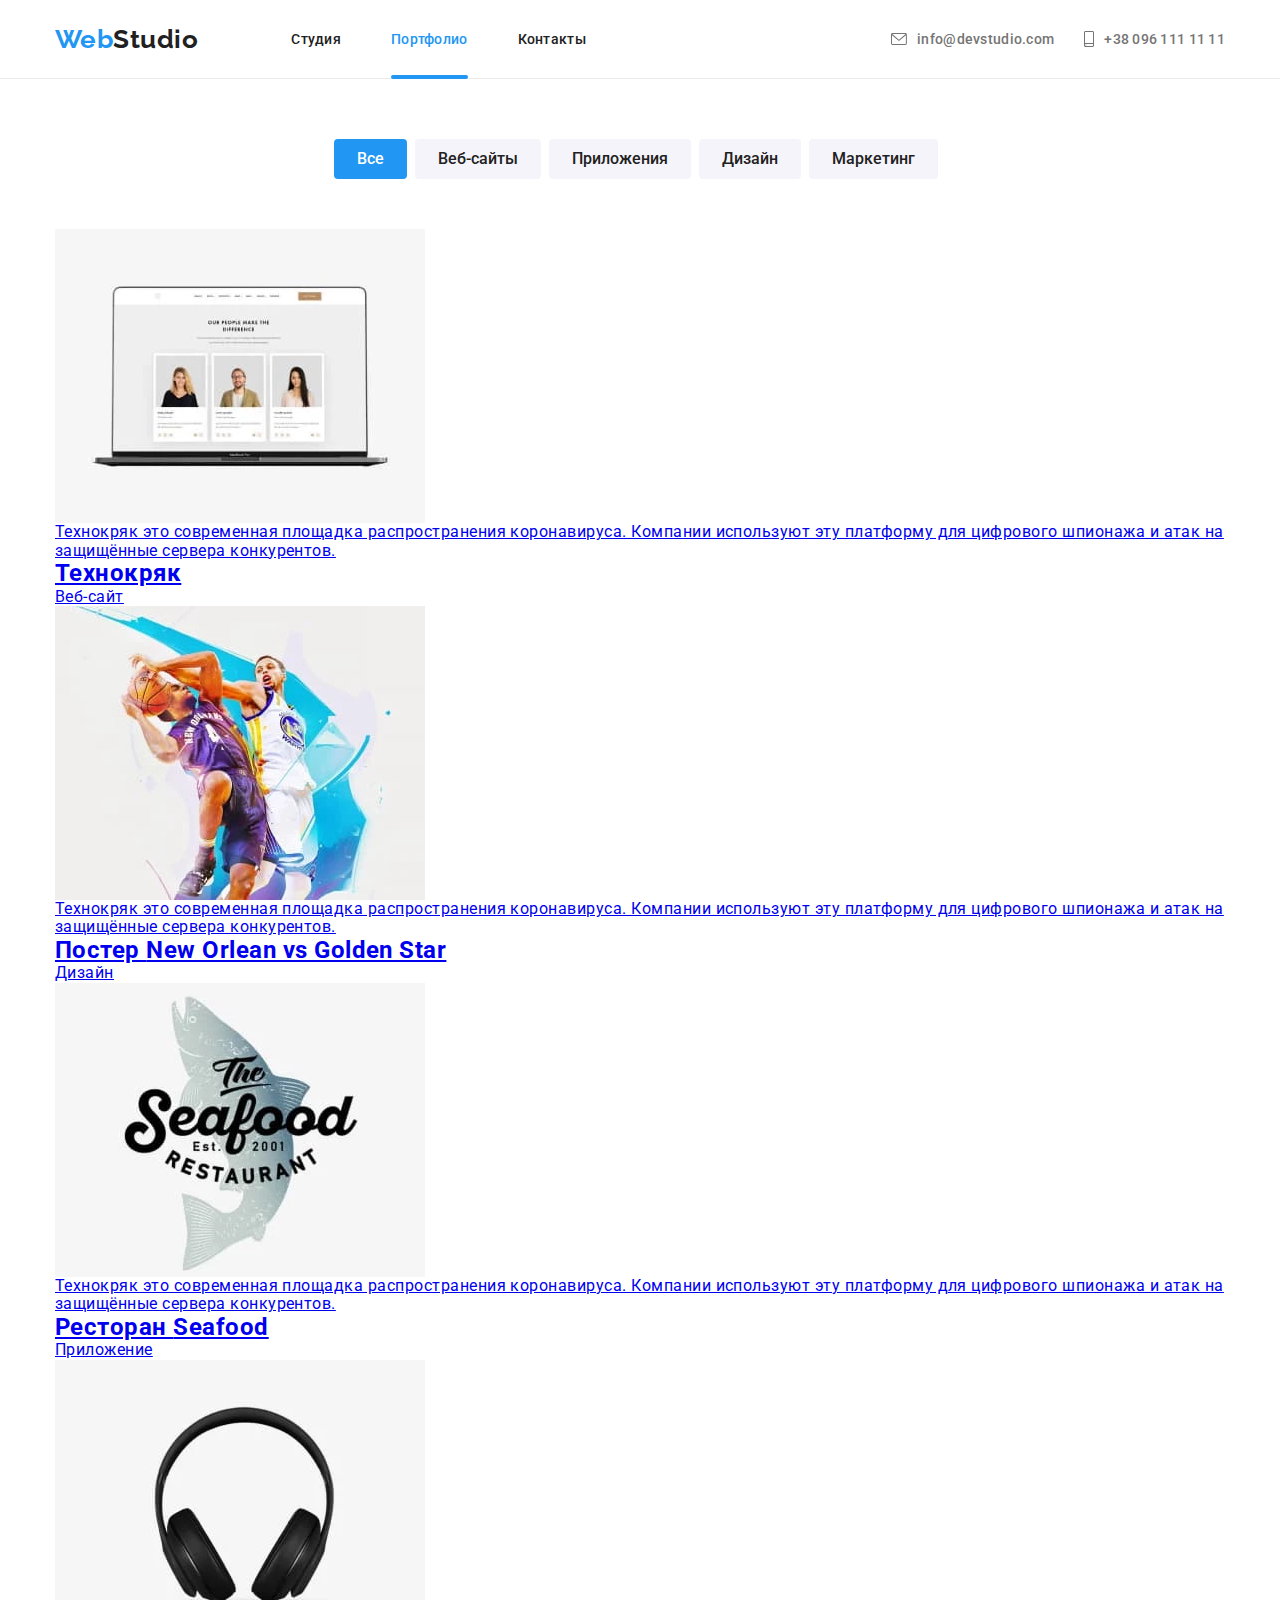
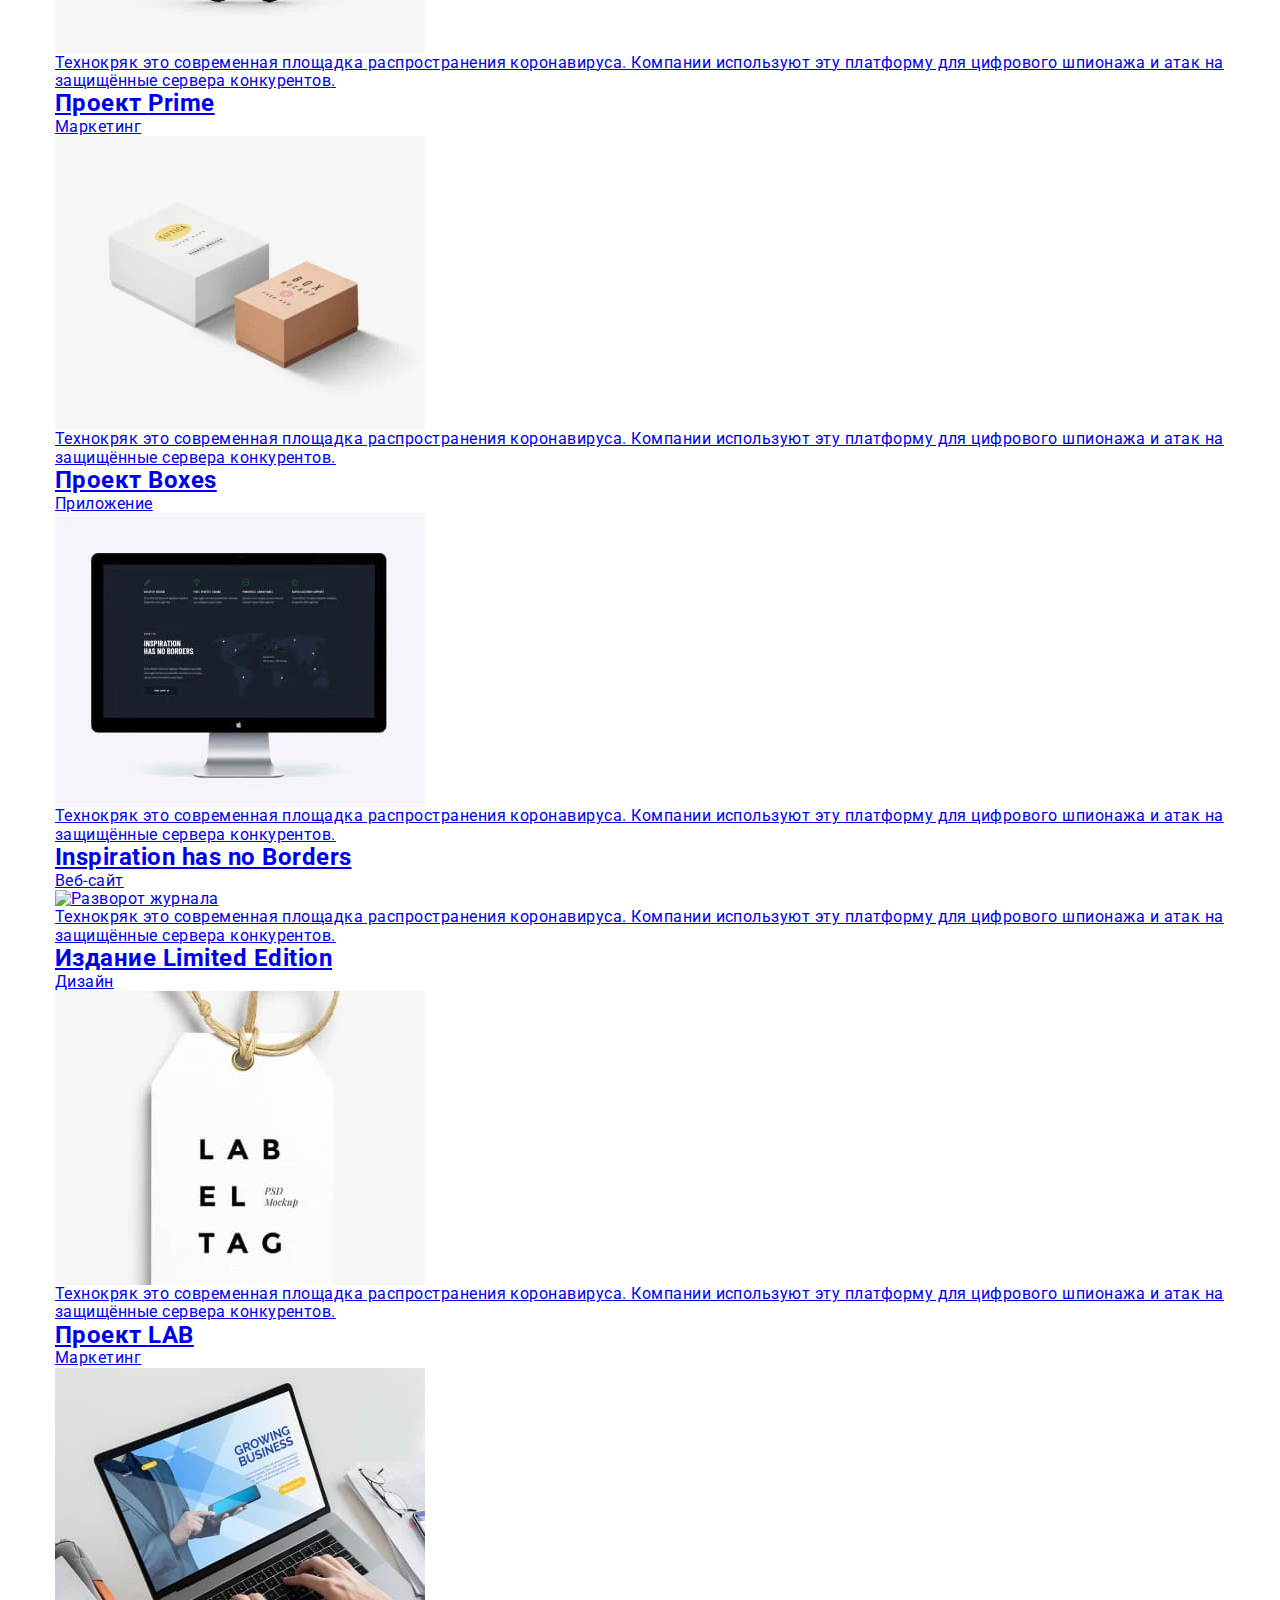
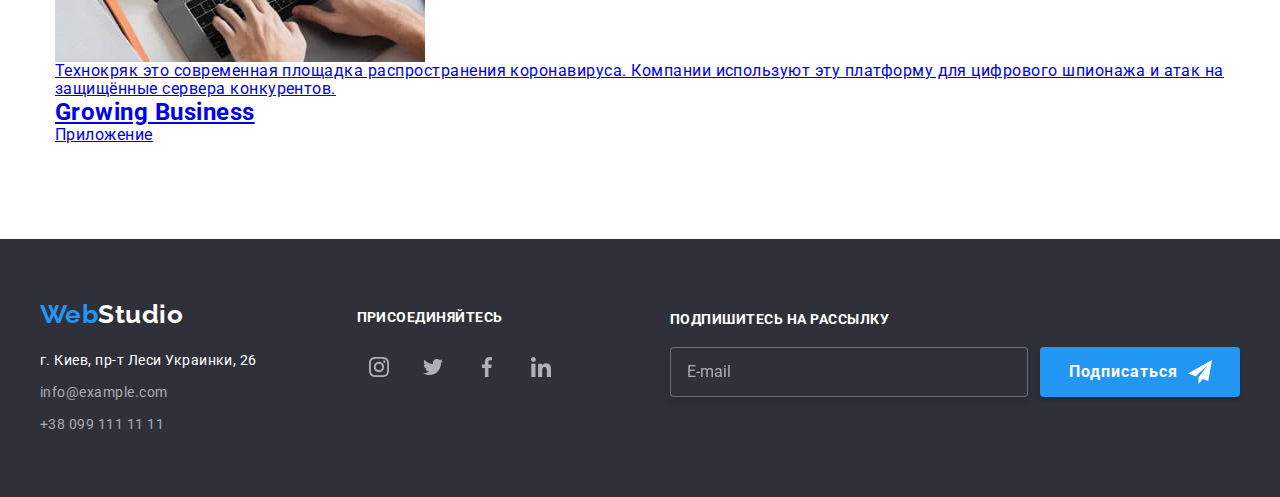
==== commit c0740689: "portfolio pics" ====
--- a/portfolio.html
+++ b/portfolio.html
@@ -107,11 +107,57 @@
             <li class="products__item">
               <a href="#" class="products__link">
                 <div class="products__content">
-                  <img
-                    src="./images/portfolio-examples/technokriak.jpg"
-                    alt="Пример выполнения сайта Технокряк"
-                    width="370"
-                  />
+                  <picture>
+                    <source
+                      media="(min-width: 1200px)"
+                      srcset="
+                        ./images/portfolio-examples/desktop/technokriak-web.webp    1x,
+                        ./images/portfolio-examples/desktop/technokriak-web@2x.webp 2x
+                      "
+                      type="image/webp"
+                    />
+                    <source
+                      media="(min-width: 1200px)"
+                      srcset="
+                        ./images/portfolio-examples/desktop/technokriak.jpg    1x,
+                        ./images/portfolio-examples/desktop/technokriak@2x.jpg 2x
+                      "
+                    />
+
+                    <source
+                      media="(min-width: 768px)"
+                      srcset="
+                        ./images/portfolio-examples/tablet/technokriak-web.webp    1x,
+                        ./images/portfolio-examples/tablet/technokriak-web@2x.webp 2x
+                      "
+                      type="image/webp"
+                    />
+                    <source
+                      media="(min-width: 768px)"
+                      srcset="
+                        ./images/portfolio-examples/tablet/technokriak.jpg    1x,
+                        ./images/portfolio-examples/tablet/technokriak@2x.jpg 2x
+                      "
+                    />
+
+                    <source
+                      media="(min-width: 320px) and (max-width: 768px)"
+                      srcset="
+                        ./images/portfolio-examples/phone/technokriak-web.webp    1x,
+                        ./images/portfolio-examples/phone/technokriak-web@2x.webp 2x
+                      "
+                      type="image/webp"
+                    />
+                    <source
+                      media="(min-width: 320px) and (max-width: 768px)"
+                      srcset="
+                        ./images/portfolio-examples/phone/technokriak.jpg    1x,
+                        ./images/portfolio-examples/phone/technokriak@2x.jpg 2x
+                      "
+                    />
+
+                    <img src="#" alt="Пример выполнения сайта Технокряк" />
+                  </picture>
 
                   <p class="products__overlay">
                     Технокряк это современная площадка распространения
@@ -130,11 +176,58 @@
             <li class="products__item">
               <a href="#" class="products__link">
                 <div class="products__content">
-                  <img
-                    src="./images/portfolio-examples/basketball.jpg"
-                    alt="Постер с двумя баскетболистами"
-                    width="370"
-                  />
+                  <picture>
+                    <source
+                      media="(min-width: 1200px)"
+                      srcset="
+                        ./images/portfolio-examples/desktop/basketball-web.webp    1x,
+                        ./images/portfolio-examples/desktop/basketball-web@2x.webp 2x
+                      "
+                      type="image/webp"
+                    />
+                    <source
+                      media="(min-width: 1200px)"
+                      srcset="
+                        ./images/portfolio-examples/desktop/basketball.jpg    1x,
+                        ./images/portfolio-examples/desktop/basketball@2x.jpg 2x
+                      "
+                    />
+
+                    <source
+                      media="(min-width: 768px)"
+                      srcset="
+                        ./images/portfolio-examples/tablet/basketball-web.webp    1x,
+                        ./images/portfolio-examples/tablet/basketball-web@2x.webp 2x
+                      "
+                      type="image/webp"
+                    />
+                    <source
+                      media="(min-width: 768px)"
+                      srcset="
+                        ./images/portfolio-examples/tablet/basketball.jpg    1x,
+                        ./images/portfolio-examples/tablet/basketball@2x.jpg 2x
+                      "
+                    />
+
+                    <source
+                      media="(min-width: 320px) and (max-width: 768px)"
+                      srcset="
+                        ./images/portfolio-examples/phone/basketball-web.webp    1x,
+                        ./images/portfolio-examples/phone/basketball-web@2x.webp 2x
+                      "
+                      type="image/webp"
+                    />
+                    <source
+                      media="(min-width: 320px) and (max-width: 768px)"
+                      srcset="
+                        ./images/portfolio-examples/phone/technokriak.jpg    1x,
+                        ./images/portfolio-examples/phone/technokriak@2x.jpg 2x
+                      "
+                    />
+
+                    <img src="#" alt="Постер с двумя баскетболистами" />
+                  </picture>
+
                   <p class="products__overlay">
                     Технокряк это современная площадка распространения
                     коронавируса. Компании используют эту платформу для
@@ -152,11 +245,58 @@
             <li class="products__item">
               <a href="#" class="products__link">
                 <div class="products__content">
-                  <img
-                    src="./images/portfolio-examples/restaurant.jpg"
-                    alt="Эмблема ресторана"
-                    width="370"
-                  />
+                  <picture>
+                    <source
+                      media="(min-width: 1200px)"
+                      srcset="
+                        ./images/portfolio-examples/desktop/seafood-web.webp    1x,
+                        ./images/portfolio-examples/desktop/seafood-web@2x.webp 2x
+                      "
+                      type="image/webp"
+                    />
+                    <source
+                      media="(min-width: 1200px)"
+                      srcset="
+                        ./images/portfolio-examples/desktop/seafood.jpg    1x,
+                        ./images/portfolio-examples/desktop/seafood@2x.jpg 2x
+                      "
+                    />
+
+                    <source
+                      media="(min-width: 768px)"
+                      srcset="
+                        ./images/portfolio-examples/tablet/seafood-web.webp    1x,
+                        ./images/portfolio-examples/tablet/seafood-web@2x.webp 2x
+                      "
+                      type="image/webp"
+                    />
+                    <source
+                      media="(min-width: 768px)"
+                      srcset="
+                        ./images/portfolio-examples/tablet/seafood.jpg    1x,
+                        ./images/portfolio-examples/tablet/seafood@2x.jpg 2x
+                      "
+                    />
+
+                    <source
+                      media="(min-width: 320px) and (max-width: 768px)"
+                      srcset="
+                        ./images/portfolio-examples/phone/seafood-web.webp    1x,
+                        ./images/portfolio-examples/phone/seafood-web@2x.webp 2x
+                      "
+                      type="image/webp"
+                    />
+                    <source
+                      media="(min-width: 320px) and (max-width: 768px)"
+                      srcset="
+                        ./images/portfolio-examples/phone/seafood.jpg    1x,
+                        ./images/portfolio-examples/phone/seafood@2x.jpg 2x
+                      "
+                    />
+
+                    <img src="#" alt="Эмблема ресторана" />
+                  </picture>
+
                   <p class="products__overlay">
                     Технокряк это современная площадка распространения
                     коронавируса. Компании используют эту платформу для
@@ -174,11 +314,57 @@
             <li class="products__item">
               <a href="#" class="products__link">
                 <div class="products__content">
-                  <img
-                    src="./images/portfolio-examples/headphones.jpg"
-                    alt="Наушники"
-                    width="370"
-                  />
+                  <picture>
+                    <source
+                      media="(min-width: 1200px)"
+                      srcset="
+                        ./images/portfolio-examples/desktop/headphones-web.webp    1x,
+                        ./images/portfolio-examples/desktop/headphones-web@2x.webp 2x
+                      "
+                      type="image/webp"
+                    />
+                    <source
+                      media="(min-width: 1200px)"
+                      srcset="
+                        ./images/portfolio-examples/desktop/headphones.jpg    1x,
+                        ./images/portfolio-examples/desktop/headphones@2x.jpg 2x
+                      "
+                    />
+
+                    <source
+                      media="(min-width: 768px)"
+                      srcset="
+                        ./images/portfolio-examples/tablet/headphones-web.webp    1x,
+                        ./images/portfolio-examples/tablet/headphones-web@2x.webp 2x
+                      "
+                      type="image/webp"
+                    />
+                    <source
+                      media="(min-width: 768px)"
+                      srcset="
+                        ./images/portfolio-examples/tablet/headphones.jpg    1x,
+                        ./images/portfolio-examples/tablet/headphones@2x.jpg 2x
+                      "
+                    />
+
+                    <source
+                      media="(min-width: 320px) and (max-width: 768px)"
+                      srcset="
+                        ./images/portfolio-examples/phone/headphones-web.webp    1x,
+                        ./images/portfolio-examples/phone/headphones-web@2x.webp 2x
+                      "
+                      type="image/webp"
+                    />
+                    <source
+                      media="(min-width: 320px) and (max-width: 768px)"
+                      srcset="
+                        ./images/portfolio-examples/phone/headphones.jpg    1x,
+                        ./images/portfolio-examples/phone/headphones@2x.jpg 2x
+                      "
+                    />
+                    <img src="#" alt="Наушники" />
+                  </picture>
+
                   <p class="products__overlay">
                     Технокряк это современная площадка распространения
                     коронавируса. Компании используют эту платформу для
@@ -196,11 +382,58 @@
             <li class="products__item">
               <a href="#" class="products__link">
                 <div class="products__content">
-                  <img
-                    src="./images/portfolio-examples/boxes.jpg"
-                    alt="Две коробки"
-                    width="370"
-                  />
+                  <picture>
+                    <source
+                      media="(min-width: 1200px)"
+                      srcset="
+                        ./images/portfolio-examples/desktop/boxes-web.webp    1x,
+                        ./images/portfolio-examples/desktop/boxes-web@2x.webp 2x
+                      "
+                      type="image/webp"
+                    />
+                    <source
+                      media="(min-width: 1200px)"
+                      srcset="
+                        ./images/portfolio-examples/desktop/boxes.jpg    1x,
+                        ./images/portfolio-examples/desktop/boxes@2x.jpg 2x
+                      "
+                    />
+
+                    <source
+                      media="(min-width: 768px)"
+                      srcset="
+                        ./images/portfolio-examples/tablet/boxes-web.webp    1x,
+                        ./images/portfolio-examples/tablet/boxes-web@2x.webp 2x
+                      "
+                      type="image/webp"
+                    />
+                    <source
+                      media="(min-width: 768px)"
+                      srcset="
+                        ./images/portfolio-examples/tablet/boxes.jpg    1x,
+                        ./images/portfolio-examples/tablet/boxes@2x.jpg 2x
+                      "
+                    />
+
+                    <source
+                      media="(min-width: 320px) and (max-width: 768px)"
+                      srcset="
+                        ./images/portfolio-examples/phone/boxes-web.webp    1x,
+                        ./images/portfolio-examples/phone/boxes-web@2x.webp 2x
+                      "
+                      type="image/webp"
+                    />
+                    <source
+                      media="(min-width: 320px) and (max-width: 768px)"
+                      srcset="
+                        ./images/portfolio-examples/phone/boxes.jpg    1x,
+                        ./images/portfolio-examples/phone/boxes@2x.jpg 2x
+                      "
+                    />
+
+                    <img src="#" alt="Две коробки" />
+                  </picture>
+
                   <p class="products__overlay">
                     Технокряк это современная площадка распространения
                     коронавируса. Компании используют эту платформу для
@@ -218,11 +451,58 @@
             <li class="products__item">
               <a href="#" class="products__link">
                 <div class="products__content">
-                  <img
-                    src="./images/portfolio-examples/monitor.jpg"
-                    alt="Монитор компьютера"
-                    width="370"
-                  />
+                  <picture>
+                    <source
+                      media="(min-width: 1200px)"
+                      srcset="
+                        ./images/portfolio-examples/desktop/inspiration-web.webp    1x,
+                        ./images/portfolio-examples/desktop/inspiration-web@2x.webp 2x
+                      "
+                      type="image/webp"
+                    />
+                    <source
+                      media="(min-width: 1200px)"
+                      srcset="
+                        ./images/portfolio-examples/desktop/inspiration.jpg    1x,
+                        ./images/portfolio-examples/desktop/inspiration@2x.jpg 2x
+                      "
+                    />
+
+                    <source
+                      media="(min-width: 768px)"
+                      srcset="
+                        ./images/portfolio-examples/tablet/inspiration-web.webp    1x,
+                        ./images/portfolio-examples/tablet/inspiration-web@2x.webp 2x
+                      "
+                      type="image/webp"
+                    />
+                    <source
+                      media="(min-width: 768px)"
+                      srcset="
+                        ./images/portfolio-examples/tablet/inspiration.jpg    1x,
+                        ./images/portfolio-examples/tablet/inspiration@2x.jpg 2x
+                      "
+                    />
+
+                    <source
+                      media="(min-width: 320px) and (max-width: 768px)"
+                      srcset="
+                        ./images/portfolio-examples/phone/inspiration-web.webp    1x,
+                        ./images/portfolio-examples/phone/inspiration-web@2x.webp 2x
+                      "
+                      type="image/webp"
+                    />
+                    <source
+                      media="(min-width: 320px) and (max-width: 768px)"
+                      srcset="
+                        ./images/portfolio-examples/phone/inspiration.jpg    1x,
+                        ./images/portfolio-examples/phone/inspiration@2x.jpg 2x
+                      "
+                    />
+
+                    <img src="#" alt="Монитор компьютера" />
+                  </picture>
+
                   <p class="products__overlay">
                     Технокряк это современная площадка распространения
                     коронавируса. Компании используют эту платформу для
@@ -240,11 +520,58 @@
             <li class="products__item">
               <a href="#" class="products__link">
                 <div class="products__content">
-                  <img
-                    src="./images/portfolio-examples/limited-edition.jpg"
-                    alt="Разворот журнала"
-                    width="370"
-                  />
+                  <picture>
+                    <source
+                      media="(min-width: 1200px)"
+                      srcset="
+                        ./images/portfolio-examples/desktop/limited-web.webp    1x,
+                        ./images/portfolio-examples/desktop/limited-web@2x.webp 2x
+                      "
+                      type="image/webp"
+                    />
+                    <source
+                      media="(min-width: 1200px)"
+                      srcset="
+                        ./images/portfolio-examples/desktop/limited.jpg    1x,
+                        ./images/portfolio-examples/desktop/limited@2x.jpg 2x
+                      "
+                    />
+
+                    <source
+                      media="(min-width: 768px)"
+                      srcset="
+                        ./images/portfolio-examples/tablet/limited-web.webp    1x,
+                        ./images/portfolio-examples/tablet/limited-web@2x.webp 2x
+                      "
+                      type="image/webp"
+                    />
+                    <source
+                      media="(min-width: 768px)"
+                      srcset="
+                        ./images/portfolio-examples/tablet/limited.jpg    1x,
+                        ./images/portfolio-examples/tablet/limited@2x.jpg 2x
+                      "
+                    />
+
+                    <source
+                      media="(min-width: 320px) and (max-width: 768px)"
+                      srcset="
+                        ./images/portfolio-examples/phone/limited-web.webp    1x,
+                        ./images/portfolio-examples/phone/limited-web@2x.webp 2x
+                      "
+                      type="image/webp"
+                    />
+                    <source
+                      media="(min-width: 320px) and (max-width: 768px)"
+                      srcset="
+                        ./images/portfolio-examples/phone/limited.jpg    1x,
+                        ./images/portfolio-examples/phone/limited@2x.jpg 2x
+                      "
+                    />
+
+                    <img src="#" alt="Разворот журнала" />
+                  </picture>
+
                   <p class="products__overlay">
                     Технокряк это современная площадка распространения
                     коронавируса. Компании используют эту платформу для
@@ -262,11 +589,58 @@
             <li class="products__item">
               <a href="#" class="products__link">
                 <div class="products__content">
-                  <img
-                    src="./images/portfolio-examples/lab-project.jpg"
-                    alt="Имитация ценника"
-                    width="370"
-                  />
+                  <picture>
+                    <source
+                      media="(min-width: 1200px)"
+                      srcset="
+                        ./images/portfolio-examples/desktop/lab-web.webp    1x,
+                        ./images/portfolio-examples/desktop/lab-web@2x.webp 2x
+                      "
+                      type="image/webp"
+                    />
+                    <source
+                      media="(min-width: 1200px)"
+                      srcset="
+                        ./images/portfolio-examples/desktop/lab.jpg    1x,
+                        ./images/portfolio-examples/desktop/lab@2x.jpg 2x
+                      "
+                    />
+
+                    <source
+                      media="(min-width: 768px)"
+                      srcset="
+                        ./images/portfolio-examples/tablet/lab-web.webp    1x,
+                        ./images/portfolio-examples/tablet/lab-web@2x.webp 2x
+                      "
+                      type="image/webp"
+                    />
+                    <source
+                      media="(min-width: 768px)"
+                      srcset="
+                        ./images/portfolio-examples/tablet/lab.jpg    1x,
+                        ./images/portfolio-examples/tablet/lab@2x.jpg 2x
+                      "
+                    />
+
+                    <source
+                      media="(min-width: 320px) and (max-width: 768px)"
+                      srcset="
+                        ./images/portfolio-examples/phone/lab-web.webp    1x,
+                        ./images/portfolio-examples/phone/lab-web@2x.webp 2x
+                      "
+                      type="image/webp"
+                    />
+                    <source
+                      media="(min-width: 320px) and (max-width: 768px)"
+                      srcset="
+                        ./images/portfolio-examples/phone/lab.jpg    1x,
+                        ./images/portfolio-examples/phone/lab@2x.jpg 2x
+                      "
+                    />
+
+                    <img src="#" alt="Имитация ценника" />
+                  </picture>
+
                   <p class="products__overlay">
                     Технокряк это современная площадка распространения
                     коронавируса. Компании используют эту платформу для
@@ -284,11 +658,58 @@
             <li class="products__item">
               <a href="#" class="products__link">
                 <div class="products__content">
-                  <img
-                    src="./images/portfolio-examples/growing-business.jpg"
-                    alt="Руки на клавиатуре ноутбука"
-                    width="370"
-                  />
+                  <picture>
+                    <source
+                      media="(min-width: 1200px)"
+                      srcset="
+                        ./images/portfolio-examples/desktop/business-web.webp    1x,
+                        ./images/portfolio-examples/desktop/business-web@2x.webp 2x
+                      "
+                      type="image/webp"
+                    />
+                    <source
+                      media="(min-width: 1200px)"
+                      srcset="
+                        ./images/portfolio-examples/desktop/business.jpg    1x,
+                        ./images/portfolio-examples/desktop/business@2x.jpg 2x
+                      "
+                    />
+
+                    <source
+                      media="(min-width: 768px)"
+                      srcset="
+                        ./images/portfolio-examples/tablet/business-web.webp    1x,
+                        ./images/portfolio-examples/tablet/business-web@2x.webp 2x
+                      "
+                      type="image/webp"
+                    />
+                    <source
+                      media="(min-width: 768px)"
+                      srcset="
+                        ./images/portfolio-examples/tablet/business.jpg    1x,
+                        ./images/portfolio-examples/tablet/business@2x.jpg 2x
+                      "
+                    />
+
+                    <source
+                      media="(min-width: 320px) and (max-width: 768px)"
+                      srcset="
+                        ./images/portfolio-examples/phone/business-web.webp    1x,
+                        ./images/portfolio-examples/phone/business-web@2x.webp 2x
+                      "
+                      type="image/webp"
+                    />
+                    <source
+                      media="(min-width: 320px) and (max-width: 768px)"
+                      srcset="
+                        ./images/portfolio-examples/phone/business.jpg    1x,
+                        ./images/portfolio-examples/phone/business@2x.jpg 2x
+                      "
+                    />
+
+                    <img src="#" alt="Руки на клавиатуре ноутбука" />
+                  </picture>
+
                   <p class="products__overlay">
                     Технокряк это современная площадка распространения
                     коронавируса. Компании используют эту платформу для
--- a/css/main.min.css
+++ b/css/main.min.css
@@ -1,2 +1,2 @@
-:root{--main-text-color: #757575;--title-text-color: #212121;--primary-white-color: #ffffff;--accent-color: #2196f3;--main-icon-color: #afb1b8;--modal-button-hover: #188ce8;--footer-color: #2f303a;--duration: 250ms;--speed: cubic-bezier(0.4, 0, 0.2, 1)}h1,h2,h3,h4,h5,h6,p{margin-top:0;margin-bottom:0}ul,ol{padding-left:0;margin-top:0;margin-bottom:0}img{display:block;max-width:100%;height:auto}body{color:var(--main-text-color);font-family:Roboto, Open Sans, Cabin, sans-serif;letter-spacing:0.03em}.list{list-style-type:none}.section{padding-bottom:60px}@media screen and (min-width: 1200px){.section{padding-top:94px;padding-bottom:94px}}.container{min-width:320px;padding-left:15px;padding-right:15px;margin:0 auto}@media screen and (min-width: 480px){.container{width:480px}}@media screen and (min-width: 768px){.container{width:768px}}@media screen and (min-width: 1200px){.container{width:1200px}}.heading-studio{color:var(--title-text-color);margin-bottom:30px;font-weight:700;font-size:28px;line-height:1.17;text-align:center}@media screen and (min-width: 1200px){.heading-studio{color:var(--title-text-color);margin-bottom:50px;font-weight:700;font-size:36px;text-align:center}}.visually-hidden{position:absolute;width:1px;height:1px;margin:-1px;border:0;padding:0;white-space:nowrap;clip-path:inset(100%);clip:rect(0 0 0 0);overflow:hidden}.logo{font-family:Raleway, sans-serif;font-size:24px;font-weight:700;line-height:1.17;text-decoration:none}.logo__name-one{color:var(--accent-color)}.logo__name-two{color:var(--title-text-color)}.logo-geometry{margin-right:276px;padding-left:0}@media screen and (min-width: 768px){.logo-geometry{margin-right:88px}}@media screen and (min-width: 1200px){.logo{font-size:26px;font-weight:700}.logo-geometry{margin-right:93px}}.header{border-bottom:1px solid #ececec}.header-section{padding-top:16px;padding-bottom:16px}@media screen and (min-width: 768px){.header-section{padding-top:26px;padding-bottom:26px}.header-container{display:flex;align-items:center}}@media screen and (min-width: 1200px){.header-section{padding-top:24px;padding-bottom:24px}}.nav{display:none}@media screen and (min-width: 768px){.nav{display:flex}.nav-list{display:flex;align-items:center;justify-content:flex-start}.nav-list__point:not(:last-child){margin-right:50px}.nav-list__item{position:relative;font-size:14px;font-weight:500;line-height:1.17;letter-spacing:0.02em;text-decoration:none;color:var(--title-text-color)}.nav-list__item:hover,.nav-list__item:focus{color:var(--accent-color);transition:color var(--duration) var(--speed)}.nav-list__item--current{position:relative;color:var(--accent-color)}.nav-list__item--current::after{content:"";display:block;position:absolute;top:50px;width:100%;height:4px;border-radius:2px;background-color:var(--accent-color);cursor:pointer}}@media screen and (min-width: 1200px){.nav-list__item--current::after{top:44px}}.contacts{display:none}@media screen and (min-width: 768px){.contacts{display:block;margin-left:auto}.contacts__point{display:flex;align-items:center;justify-content:flex-start}.contacts__point:not(:last-child){margin-bottom:10px}.contacts__item{display:flex;align-items:center;justify-content:flex-start;color:var(--main-text-color);font-size:12px;font-weight:500;line-height:1.17;letter-spacing:0.02em;text-decoration:none}.contacts__item:hover,.contacts__item:focus{color:var(--accent-color);fill:var(--accent-color);transition:color var(--duration) var(--speed),fill var(--duration) var(--speed)}.contacts__icon{margin-right:10px;fill:currentColor;transition:fill var(--duration) var(--speed)}.contacts__icon--mail{width:14px;height:10px}.contacts__icon--phone{width:10px;height:14px}}@media screen and (min-width: 1200px){.contacts{display:flex;align-items:center}.contacts__point:not(:last-child){margin-bottom:0;margin-right:30px}.contacts__item{font-size:14px;font-weight:500;line-height:1.17}.contacts__icon--mail{width:16px;height:12px}.contacts__icon--phone{width:10px;height:16px}}.hero{min-width:320px;height:400px;background-image:linear-gradient(rgba(47,48,58,0.4), rgba(47,48,58,0.4)),url(../images/hero-phone.jpg);background-color:#c4c4c4;background-size:cover;background-repeat:no-repeat;text-align:center}@media (min-device-pixel-ratio: 2), (min-resolution: 192dpi), (min-resolution: 2dppx){.hero{background-image:linear-gradient(rgba(47,48,58,0.4), rgba(47,48,58,0.4)),url(../images/hero-phone@2x.jpg)}}.hero__title{margin-bottom:30px;font-size:26px;font-weight:900;line-height:1.61;letter-spacing:0.06em;text-transform:uppercase;color:var(--primary-white-color)}.hero__button{padding:10px 32px;border:1px solid transparent;border-radius:4px;color:var(--primary-white-color);background-color:var(--accent-color);font-size:16px;font-weight:700;line-height:1.87;letter-spacing:0.06em;cursor:pointer;transition:color var(--duration) var(--speed),background-color var(--duration) var(--speed)}.hero__button:hover,.hero__button:focus{color:var(--accent-color);background-color:var(--primary-white-color)}@media screen and (min-width: 768px){.hero{background-image:linear-gradient(rgba(47,48,58,0.4), rgba(47,48,58,0.4)),url(../images/hero-tablet.jpg)}}@media screen and (min-width: 768px) and (min-device-pixel-ratio: 2), screen and (min-width: 768px) and (min-resolution: 192dpi), screen and (min-width: 768px) and (min-resolution: 2dppx){.hero{background-image:linear-gradient(rgba(47,48,58,0.4), rgba(47,48,58,0.4)),url(../images/hero-tablet@2x.jpg)}}@media screen and (min-width: 1200px){.hero{height:600px;background-image:linear-gradient(rgba(47,48,58,0.4), rgba(47,48,58,0.4)),url(../images/hero-desktop.jpg)}.hero__title{font-size:44px;font-weight:900;line-height:1.36}}@media screen and (min-width: 1200px) and (min-device-pixel-ratio: 2), screen and (min-width: 1200px) and (min-resolution: 192dpi), screen and (min-width: 1200px) and (min-resolution: 2dppx){.hero{background-image:linear-gradient(rgba(47,48,58,0.4), rgba(47,48,58,0.4)),url(../images/hero-desktop@2x.jpg)}}.hero-geometry{margin-left:auto;margin-right:auto;padding-top:118px;padding-bottom:118px}@media screen and (min-width: 1200px){.hero-geometry{padding-top:200px;padding-bottom:200px}}.backdrop{position:fixed;top:0;left:0;width:100vw;height:100vh;background-color:rgba(0,0,0,0.2);opacity:1;transition:opacity var(--duration) var(--speed)}.backdrop.is-hidden{opacity:0;visibility:hidden;pointer-events:none}.backdrop.is-hidden .modal{transform:scale(0.9) translate(-50%, -50%)}.modal{position:absolute;top:50%;left:50%;transform:scale(1) translate(-50%, -50%);width:528px;height:581px;padding:40px;background-color:var(--primary-white-color);box-shadow:0px 1px 3px rgba(0,0,0,0.12),0px 1px 1px rgba(0,0,0,0.14),0px 2px 1px rgba(0,0,0,0.2);border-radius:4px;transition:transform var(--duration) var(--speed),opacity var(--duration) var(--speed),visibility var(--duration) var(--speed)}.close-button{position:absolute;top:8px;right:8px;display:flex;align-items:center;justify-content:center;width:30px;height:30px;border:1px solid rgba(0,0,0,0.1);border-radius:50%;background-color:transparent;cursor:pointer;padding:9px}.close-button:hover,.close-button:focus{fill:var(--accent-color);transition:fill var(--duration) var(--speed)}.modal-form{display:flex;flex-direction:column}.modal-form-feedback{margin-bottom:12px;font-size:20px;font-weight:700;line-height:1.17;text-align:center;color:var(--title-text-color)}.modal-form-label{position:relative;font-size:12px;font-weight:400;line-height:1.17;letter-spacing:0.01em}.modal-form-input{width:100%;height:40px;margin-top:4px;margin-bottom:10px;padding-left:42px;border:1px solid rgba(33,33,33,0.2);border-radius:4px;cursor:pointer;transition:border var(--duration) var(--speed)}.modal-form-icon{position:absolute;top:29px;left:12px}.modal-form-label:focus-within>.modal-form-icon{fill:var(--accent-color);transition:fill var(--duration) var(--speed)}.modal-form-input:focus-within{border:1px solid var(--accent-color);outline:none;border-radius:4px;transition:border var(--duration) var(--speed)}.modal-form-comment{width:100%;height:120px;padding:12px 16px;resize:none;border:1px solid rgba(33,33,33,0.2);border-radius:4px;margin-top:4px;margin-bottom:20px;cursor:pointer;transition:border var(--duration) var(--speed)}.modal-form-comment::placeholder{font-size:14px;font-weight:400;line-height:1.17;letter-spacing:0.01em}.modal-form-comment:focus-within{border:1px solid var(--accent-color);outline:none;border-radius:4px;transition:border var(--duration) var(--speed)}.checkbox-label{display:flex;align-items:center;justify-content:center;margin-bottom:30px;font-size:14px;font-weight:400;line-height:1.71;cursor:pointer}.checkbox-icon{margin-right:8.38px;width:16px;height:15px;border-radius:2px;border:2px solid var(--title-text-color);transition:border var(--duration) var(--speed)}.checkbox:checked+.checkbox-icon{background-color:var(--accent-color);background-image:url("../images/icon-check.svg");padding:4px 3px 2px 3px;border-color:var(--accent-color);background-repeat:no-repeat;transition:background-color var(--duration) var(--speed),background-image var(--duration) var(--speed),border-color var(--duration) var(--speed)}.modal-form-policy-link{font-size:14px;font-weight:400;line-height:1.71;color:var(--accent-color)}.modal-form-button{display:block;align-self:center;width:200px;height:50px;padding:10px 55px 10px 56px;box-shadow:0px 4px 4px rgba(0,0,0,0.15);border-radius:4px;border:var(--accent-color);font-size:16px;font-weight:400;line-height:1.87;letter-spacing:0.06em;text-align:center;cursor:pointer;color:var(--primary-white-color);background-color:var(--accent-color);transition:border var(--duration) var(--speed),background-color var(--duration) var(--speed),box-shadow var(--duration) var(--speed)}.modal-form-button:hover{border:var(--modal-button-hover);background-color:var(--modal-button-hover);box-shadow:0px 4px 4px rgba(0,0,0,0.15);transition:border var(--duration) var(--speed),background-color var(--duration) var(--speed),box-shadow var(--duration) var(--speed)}.advantages-geometry{padding-top:60px}@media screen and (min-width: 1200px){.advantages-geometry{padding-top:94px;padding-bottom:94px}}.pros{width:100%;margin-left:0;margin-right:0}.pros__list-item:not(:last-child){margin-bottom:30px}.pros__pic{display:flex;align-items:center;justify-content:center;margin-bottom:30px;height:120px;background-color:#f5f4fa}.pros__name{padding-bottom:10px;color:var(--title-text-color);font-size:14px;font-weight:700;line-height:1.17;text-align:center;text-transform:uppercase}.pros__content{font-size:14px;font-weight:400;line-height:1.71}@media screen and (min-width: 320px) and (max-width: 767px){.pros__list-item{width:100%}}@media screen and (min-width: 768px){.pros{display:flex;flex-wrap:wrap;width:100%}.pros__list-item{width:354px;height:251px}.pros__list-item:nth-child(2n+1){margin-right:30px}.pros__list-item:nth-last-child(-n+2){margin-bottom:0}.pros__name{text-align:left}}@media screen and (min-width: 1200px){.pros{width:1170px;height:251px;flex-wrap:nowrap}.pros__list-item{width:calc((100% - 120px) / 4)}.pros__list-item:nth-child(n+1){margin-bottom:0}.pros__list-item:not(:last-child){margin-right:30px}.pros__name{line-height:1.17}}.works{display:none}@media screen and (min-width: 1200px){.works-geometry{display:block;padding-top:0px}.services{display:flex;flex-wrap:wrap}.services__image{position:relative}.services__image:not(:last-child){margin-right:30px}.services__description{position:absolute;display:flex;align-items:center;justify-content:center;width:100%;min-height:70px;left:0;bottom:0;background-color:rgba(47,48,58,0.8)}.services__name{font-size:14px;font-weight:700;line-height:1.17;text-align:center;text-transform:uppercase;color:var(--primary-white-color)}.services-geometry{margin-right:-30px}}.employees{background-color:#f5f4fa;padding-top:60px}.team{width:100%}.team__employee-card{background-color:var(--primary-white-color);box-shadow:0px 1px 3px rgba(0,0,0,0.12),0px 1px 1px rgba(0,0,0,0.14),0px 2px 1px rgba(0,0,0,0.2);border-radius:0px 0px 4px 4px}.team__employee-card:not(:last-child){margin-bottom:30px}.team__employee-info{padding-top:30px;padding-bottom:24px}.team__employee-name{margin-bottom:10px;color:var(--title-text-color);font-size:16px;font-weight:500;line-height:1.17;text-align:center}.team__employee-job{font-size:16px;font-weight:400;line-height:1.17;text-align:center;margin-bottom:16px}@media screen and (min-width: 768px){.team{display:flex;flex-wrap:wrap;width:100%}.team__employee-card{min-width:calc((100% - 30px) / 2)}.team__employee-card:nth-child(2n+1){margin-right:30px}.team__employee-card:nth-last-child(-n+2){margin-bottom:0}}@media screen and (min-width: 1200px){.team__employee-card{min-width:calc((100% - 120px) / 4)}.team__employee-card:not(:last-child){margin-right:30px}.team__employee-card:nth-child(n+1){margin-bottom:0}.team__employee-info{padding-bottom:30px}}.networks{display:flex;align-items:flex-start;justify-content:center;margin-left:0}.networks__item:not(:last-child){margin-right:10px}.networks__link{display:flex;align-items:center;justify-content:center;padding:12px;fill:var(--main-icon-color);border-radius:50%;transition:fill var(--duration) var(--speed),background-color var(--duration) var(--speed)}.networks__link:hover,.networks__link:focus{fill:var(--primary-white-color);background-color:var(--accent-color);transition:fill var(--duration) var(--speed),background-color var(--duration) var(--speed)}.our-clients{padding-top:60px}.clients{display:flex;align-items:center;flex-wrap:wrap}.clients__link{display:flex;align-items:center;justify-content:center;padding:16px 32px;border:1px solid var(--main-icon-color);border-radius:4px;fill:var(--main-icon-color)}.clients__link:hover,.clients__link:focus{fill:var(--accent-color);border:1px solid var(--accent-color);transition:fill var(--duration) var(--speed),border var(--duration) var(--speed)}@media screen and (min-width: 320px) and (max-width: 767px){.clients__item{width:calc((100% - 30px) / 2)}.clients__item:nth-child(odd){margin-right:30px}.clients__item:not(:nth-last-child(-n+2)){margin-bottom:30px}}@media screen and (min-width: 768px){.clients__item{width:calc((100% - 60px) / 3)}.clients__item:not(:nth-child(3n+3)){margin-right:30px}.clients__item:not(:nth-last-child(-n+3)){margin-bottom:30px}}@media screen and (min-width: 1200px){.our-clients{padding-top:94px}.clients__item{width:calc((100% - 150px) / 6)}.clients__item:nth-child(3n+3){margin-right:30px}.clients__item:last-child{margin-right:0}.clients__item:nth-child(n+1){margin-bottom:0px}}.footer{background-color:var(--footer-color)}.footer-container{display:block;margin:0 auto}@media screen and (min-width: 768px){.footer-container{display:flex;flex-wrap:wrap;flex-direction:row;padding:60px 89px 60px 76px;margin:auto}}@media screen and (min-width: 1200px){.footer-container{flex-wrap:nowrap;padding:60px 0}}.footer-contacts{width:100%;text-align:center}.contacts-geometry{padding-top:60px;margin-bottom:60px;margin-left:auto;margin-right:auto}@media screen and (min-width: 768px){.address-networks-container{display:flex;margin-bottom:60px;width:100%}.footer-contacts{width:232px}.contacts-geometry{margin-left:0;margin-right:165px;margin-bottom:0;padding-top:0}}@media screen and (min-width: 1200px){.contacts-geometry{margin-right:70px}.address-networks-container{margin-right:93px;margin-bottom:0}.footer-contacts{text-align:start}}.logo-footer{display:block;margin-bottom:20px}.logo__name-two--white{color:var(--primary-white-color)}.address__google-maps{font-style:normal;font-size:14px;font-weight:400;line-height:1.71;text-decoration:none;color:var(--primary-white-color)}.address__google-maps:hover,.address__google-maps:focus{color:var(--accent-color);transition:color var(--duration) var(--speed)}.address__virtual-link{font-style:normal;font-size:14px;font-weight:400;line-height:1.71;text-decoration:none;color:rgba(255,255,255,0.6)}.address__virtual-link:hover,.address__virtual-link:focus{color:var(--accent-color);transition:color var(--duration) var(--speed)}.address__map{margin-bottom:8px}.address__email{margin-bottom:8px}.join-us{display:block;max-width:206px;height:80px;text-align:center;margin-bottom:60px}.join-us__footer-heading{margin-bottom:20px;align-items:baseline;font-size:14px;font-weight:700;line-height:1.17;text-transform:uppercase;color:var(--primary-white-color)}.footer-networks{margin-left:auto;margin-right:auto}.networks__link-grey{fill:var(--primary-white-color);background:rgba(255,255,255,0.1)}.networks__link-grey:hover,.networks__link-grey:focus{background-color:var(--accent-color)}@media screen and (min-width: 768px){.footer-networks{margin-bottom:0;padding-top:10px}.join-us{height:auto}}@media screen and (min-width: 1200px){.join-us{text-align:start}.footer-network{padding-top:12px}}.footer-form-geometry{padding-bottom:60px}.contact-form__feedback{margin-bottom:20px;font-size:14px;font-weight:700;line-height:1.17;text-transform:uppercase;text-align:center;color:var(--primary-white-color)}.form-field{display:block;margin-right:auto;margin-left:auto}.form-field__label{display:flex;align-items:center;justify-content:center}.form-field__input{min-width:290px;height:50px;margin-bottom:20px;padding-left:16px;border:1px solid rgba(255,255,255,0.3);filter:drop-shadow(0px 4px 4px rgba(0,0,0,0.15));border-radius:4px;background-color:var(--footer-color);color:var(--primary-white-color)}.form-field__input::placeholder{font-size:16px;font-weight:400;line-height:1.25;align-items:center;color:rgba(255,255,255,0.6)}.form-field__button{display:block;margin-left:auto;margin-right:auto;position:relative;width:200px;height:50px;padding:10px 62px 10px 29px;font-size:16px;font-weight:700;line-height:1.87;letter-spacing:0.06em;color:var(--primary-white-color);box-shadow:0px 4px 4px rgba(0,0,0,0.15);border:var(--accent-color);border-radius:4px;background-color:var(--accent-color)}.form-field__icon{position:absolute;top:50%;left:75%;transform:translate(-50%, -50%);margin-right:13px;margin-left:10px}@media screen and (min-width: 768px){.footer-form-geometry{padding-bottom:0;min-width:450px;margin-left:auto;margin-right:auto}.form-field__input{width:100%}}@media screen and (min-width: 1200px){.footer-form-geometry{margin-left:0;margin-right:0;padding-top:12px}.footer-form{align-items:center;min-width:570px}.contact-form__feedback{text-align:start}.form-field{display:flex;align-items:center;justify-content:center}.form-field__label{margin-right:12px}.form-field__input{margin-bottom:0;width:358px}}.buttons{display:flex;align-items:flex-start;justify-content:center}.buttons__content:not(:last-child):not(:last-child){padding-right:8px}.buttons__portfolio-button{padding:6px 22px;border-radius:4px;border:1px solid transparent;font-size:16px;font-weight:500;line-height:1.62;text-align:center;cursor:pointer;color:var(--title-text-color);background-color:#f5f4fa}.buttons__portfolio-button:hover,.buttons__portfolio-button:focus{color:var(--primary-white-color);background-color:var(--accent-color);box-shadow:0px 3px 1px rgba(0,0,0,0.1),0px 1px 2px rgba(0,0,0,0.08),0px 2px 2px rgba(0,0,0,0.12);transition:color var(--duration) var(--speed),background-color var(--duration) var(--speed),box-shadow var(--duration) var(--speed)}.buttons__portfolio-button--current{color:var(--primary-white-color);background-color:var(--accent-color)}.buttons-geometry{margin-bottom:50px;padding-right:-8px}.products{display:flex;flex-wrap:wrap}.products__item{flex-basis:calc((100% - 60px) / 3);background-color:var(--primary-white-color)}.products__item:not(:nth-last-child(-n+3)){margin-bottom:30px}.products__item:not(:nth-child(3n+3)){margin-right:30px}.products__item:hover{box-shadow:0px 1px 1px rgba(0,0,0,0.12),0px 4px 4px rgba(0,0,0,0.06),1px 4px 6px rgba(0,0,0,0.16);cursor:pointer}.products__content{position:relative;height:100%;width:100%;overflow:hidden}.products__overlay{position:absolute;top:0;left:0;transform:translateY(100%);opacity:0;padding:63px 24px;font-size:18px;font-weight:400;line-height:1.56;color:var(--primary-white-color);background-color:rgba(33,150,243,0.9);transition:transform var(--duration) var(--speed),opacity var(--duration) var(--speed)}.products__link:hover .products__overlay,.products__link:focus .products__overlay{transform:translateY(0%);transition:transform var(--duration) var(--speed),opacity var(--duration) var(--speed);opacity:1}.products__link{display:block;text-decoration:none;color:inherit}.products__description{padding:20px 24px;border-right:1px solid #eeeeee;border-bottom:1px solid #eeeeee;border-left:1px solid #eeeeee}.products__name{color:var(--title-text-color);margin-bottom:4px;font-size:18px;font-weight:700;line-height:2;letter-spacing:0.06em}.products__example{font-size:16px;font-weight:400;line-height:1.87}
+:root{--main-text-color: #757575;--title-text-color: #212121;--primary-white-color: #ffffff;--accent-color: #2196f3;--main-icon-color: #afb1b8;--modal-button-hover: #188ce8;--footer-color: #2f303a;--duration: 250ms;--speed: cubic-bezier(0.4, 0, 0.2, 1)}h1,h2,h3,h4,h5,h6,p{margin-top:0;margin-bottom:0}ul,ol{padding-left:0;margin-top:0;margin-bottom:0}img{display:block;max-width:100%;height:auto}body{color:var(--main-text-color);font-family:Roboto, Open Sans, Cabin, sans-serif;letter-spacing:0.03em}.list{list-style-type:none}.section{padding-bottom:60px}@media screen and (min-width: 1200px){.section{padding-top:94px;padding-bottom:94px}}.container{min-width:320px;padding-left:15px;padding-right:15px;margin:0 auto}@media screen and (min-width: 480px){.container{width:480px}}@media screen and (min-width: 768px){.container{width:768px}}@media screen and (min-width: 1200px){.container{width:1200px}}.heading-studio{color:var(--title-text-color);margin-bottom:30px;font-weight:700;font-size:28px;line-height:1.17;text-align:center}@media screen and (min-width: 1200px){.heading-studio{color:var(--title-text-color);margin-bottom:50px;font-weight:700;font-size:36px;text-align:center}}.visually-hidden{position:absolute;width:1px;height:1px;margin:-1px;border:0;padding:0;white-space:nowrap;clip-path:inset(100%);clip:rect(0 0 0 0);overflow:hidden}.logo{font-family:Raleway, sans-serif;font-size:24px;font-weight:700;line-height:1.17;text-decoration:none}.logo__name-one{color:var(--accent-color)}.logo__name-two{color:var(--title-text-color)}.logo-geometry{margin-right:276px;padding-left:0}@media screen and (min-width: 768px){.logo-geometry{margin-right:88px}}@media screen and (min-width: 1200px){.logo{font-size:26px;font-weight:700}.logo-geometry{margin-right:93px}}.header{border-bottom:1px solid #ececec}.header-section{padding-top:16px;padding-bottom:16px}@media screen and (min-width: 768px){.header-section{padding-top:26px;padding-bottom:26px}.header-container{display:flex;align-items:center}}@media screen and (min-width: 1200px){.header-section{padding-top:24px;padding-bottom:24px}}.nav{display:none}@media screen and (min-width: 768px){.nav{display:flex}.nav-list{display:flex;align-items:center;justify-content:flex-start}.nav-list__point:not(:last-child){margin-right:50px}.nav-list__item{position:relative;font-size:14px;font-weight:500;line-height:1.17;letter-spacing:0.02em;text-decoration:none;color:var(--title-text-color)}.nav-list__item:hover,.nav-list__item:focus{color:var(--accent-color);transition:color var(--duration) var(--speed)}.nav-list__item--current{position:relative;color:var(--accent-color)}.nav-list__item--current::after{content:"";display:block;position:absolute;top:50px;width:100%;height:4px;border-radius:2px;background-color:var(--accent-color);cursor:pointer}}@media screen and (min-width: 1200px){.nav-list__item--current::after{top:44px}}.contacts{display:none}@media screen and (min-width: 768px){.contacts{display:block;margin-left:auto}.contacts__point{display:flex;align-items:center;justify-content:flex-start}.contacts__point:not(:last-child){margin-bottom:10px}.contacts__item{display:flex;align-items:center;justify-content:flex-start;color:var(--main-text-color);font-size:12px;font-weight:500;line-height:1.17;letter-spacing:0.02em;text-decoration:none}.contacts__item:hover,.contacts__item:focus{color:var(--accent-color);fill:var(--accent-color);transition:color var(--duration) var(--speed),fill var(--duration) var(--speed)}.contacts__icon{margin-right:10px;fill:currentColor;transition:fill var(--duration) var(--speed)}.contacts__icon--mail{width:14px;height:10px}.contacts__icon--phone{width:10px;height:14px}}@media screen and (min-width: 1200px){.contacts{display:flex;align-items:center}.contacts__point:not(:last-child){margin-bottom:0;margin-right:30px}.contacts__item{font-size:14px;font-weight:500;line-height:1.17}.contacts__icon--mail{width:16px;height:12px}.contacts__icon--phone{width:10px;height:16px}}.hero{min-width:320px;height:400px;background-image:linear-gradient(rgba(47,48,58,0.4), rgba(47,48,58,0.4)),url(../images/hero-phone.jpg);background-color:#c4c4c4;background-size:cover;background-repeat:no-repeat;text-align:center}@media (min-device-pixel-ratio: 2), (min-resolution: 192dpi), (min-resolution: 2dppx){.hero{background-image:linear-gradient(rgba(47,48,58,0.4), rgba(47,48,58,0.4)),url(../images/hero-phone@2x.jpg)}}.hero__title{margin-bottom:30px;font-size:26px;font-weight:900;line-height:1.61;letter-spacing:0.06em;text-transform:uppercase;color:var(--primary-white-color)}.hero__button{padding:10px 32px;border:1px solid transparent;border-radius:4px;color:var(--primary-white-color);background-color:var(--accent-color);font-size:16px;font-weight:700;line-height:1.87;letter-spacing:0.06em;cursor:pointer;transition:color var(--duration) var(--speed),background-color var(--duration) var(--speed)}.hero__button:hover,.hero__button:focus{color:var(--accent-color);background-color:var(--primary-white-color)}@media screen and (min-width: 768px){.hero{background-image:linear-gradient(rgba(47,48,58,0.4), rgba(47,48,58,0.4)),url(../images/hero-tablet.jpg)}}@media screen and (min-width: 768px) and (min-device-pixel-ratio: 2), screen and (min-width: 768px) and (min-resolution: 192dpi), screen and (min-width: 768px) and (min-resolution: 2dppx){.hero{background-image:linear-gradient(rgba(47,48,58,0.4), rgba(47,48,58,0.4)),url(../images/hero-tablet@2x.jpg)}}@media screen and (min-width: 1200px){.hero{height:600px;background-image:linear-gradient(rgba(47,48,58,0.4), rgba(47,48,58,0.4)),url(../images/hero-desktop.jpg)}.hero__title{font-size:44px;font-weight:900;line-height:1.36}}@media screen and (min-width: 1200px) and (min-device-pixel-ratio: 2), screen and (min-width: 1200px) and (min-resolution: 192dpi), screen and (min-width: 1200px) and (min-resolution: 2dppx){.hero{background-image:linear-gradient(rgba(47,48,58,0.4), rgba(47,48,58,0.4)),url(../images/hero-desktop@2x.jpg)}}.hero-geometry{margin-left:auto;margin-right:auto;padding-top:118px;padding-bottom:118px}@media screen and (min-width: 1200px){.hero-geometry{padding-top:200px;padding-bottom:200px}}.backdrop{position:fixed;top:0;left:0;width:100vw;height:100vh;background-color:rgba(0,0,0,0.2);opacity:1;transition:opacity var(--duration) var(--speed)}.backdrop.is-hidden{opacity:0;visibility:hidden;pointer-events:none}.backdrop.is-hidden .modal{transform:scale(0.9) translate(-50%, -50%)}.modal{position:absolute;top:50%;left:50%;transform:scale(1) translate(-50%, -50%);width:528px;height:581px;padding:40px;background-color:var(--primary-white-color);box-shadow:0px 1px 3px rgba(0,0,0,0.12),0px 1px 1px rgba(0,0,0,0.14),0px 2px 1px rgba(0,0,0,0.2);border-radius:4px;transition:transform var(--duration) var(--speed),opacity var(--duration) var(--speed),visibility var(--duration) var(--speed)}.close-button{position:absolute;top:8px;right:8px;display:flex;align-items:center;justify-content:center;width:30px;height:30px;border:1px solid rgba(0,0,0,0.1);border-radius:50%;background-color:transparent;cursor:pointer;padding:9px}.close-button:hover,.close-button:focus{fill:var(--accent-color);transition:fill var(--duration) var(--speed)}.modal-form{display:flex;flex-direction:column}.modal-form-feedback{margin-bottom:12px;font-size:20px;font-weight:700;line-height:1.17;text-align:center;color:var(--title-text-color)}.modal-form-label{position:relative;font-size:12px;font-weight:400;line-height:1.17;letter-spacing:0.01em}.modal-form-input{width:100%;height:40px;margin-top:4px;margin-bottom:10px;padding-left:42px;border:1px solid rgba(33,33,33,0.2);border-radius:4px;cursor:pointer;transition:border var(--duration) var(--speed)}.modal-form-icon{position:absolute;top:29px;left:12px}.modal-form-label:focus-within>.modal-form-icon{fill:var(--accent-color);transition:fill var(--duration) var(--speed)}.modal-form-input:focus-within{border:1px solid var(--accent-color);outline:none;border-radius:4px;transition:border var(--duration) var(--speed)}.modal-form-comment{width:100%;height:120px;padding:12px 16px;resize:none;border:1px solid rgba(33,33,33,0.2);border-radius:4px;margin-top:4px;margin-bottom:20px;cursor:pointer;transition:border var(--duration) var(--speed)}.modal-form-comment::placeholder{font-size:14px;font-weight:400;line-height:1.17;letter-spacing:0.01em}.modal-form-comment:focus-within{border:1px solid var(--accent-color);outline:none;border-radius:4px;transition:border var(--duration) var(--speed)}.checkbox-label{display:flex;align-items:center;justify-content:center;margin-bottom:30px;font-size:14px;font-weight:400;line-height:1.71;cursor:pointer}.checkbox-icon{margin-right:8.38px;width:16px;height:15px;border-radius:2px;border:2px solid var(--title-text-color);transition:border var(--duration) var(--speed)}.checkbox:checked+.checkbox-icon{background-color:var(--accent-color);background-image:url("../images/icon-check.svg");padding:4px 3px 2px 3px;border-color:var(--accent-color);background-repeat:no-repeat;transition:background-color var(--duration) var(--speed),background-image var(--duration) var(--speed),border-color var(--duration) var(--speed)}.modal-form-policy-link{font-size:14px;font-weight:400;line-height:1.71;color:var(--accent-color)}.modal-form-button{display:block;align-self:center;width:200px;height:50px;padding:10px 55px 10px 56px;box-shadow:0px 4px 4px rgba(0,0,0,0.15);border-radius:4px;border:var(--accent-color);font-size:16px;font-weight:400;line-height:1.87;letter-spacing:0.06em;text-align:center;cursor:pointer;color:var(--primary-white-color);background-color:var(--accent-color);transition:border var(--duration) var(--speed),background-color var(--duration) var(--speed),box-shadow var(--duration) var(--speed)}.modal-form-button:hover{border:var(--modal-button-hover);background-color:var(--modal-button-hover);box-shadow:0px 4px 4px rgba(0,0,0,0.15);transition:border var(--duration) var(--speed),background-color var(--duration) var(--speed),box-shadow var(--duration) var(--speed)}.advantages-geometry{padding-top:60px}@media screen and (min-width: 1200px){.advantages-geometry{padding-top:94px;padding-bottom:94px}}.pros{width:100%;margin-left:0;margin-right:0}.pros__list-item:not(:last-child){margin-bottom:30px}.pros__pic{display:flex;align-items:center;justify-content:center;margin-bottom:30px;height:120px;background-color:#f5f4fa}.pros__name{padding-bottom:10px;color:var(--title-text-color);font-size:14px;font-weight:700;line-height:1.17;text-align:center;text-transform:uppercase}.pros__content{font-size:14px;font-weight:400;line-height:1.71}@media screen and (min-width: 320px) and (max-width: 767px){.pros__list-item{width:100%}}@media screen and (min-width: 768px){.pros{display:flex;flex-wrap:wrap;width:100%}.pros__list-item{width:354px;height:251px}.pros__list-item:nth-child(2n+1){margin-right:30px}.pros__list-item:nth-last-child(-n+2){margin-bottom:0}.pros__name{text-align:left}}@media screen and (min-width: 1200px){.pros{width:1170px;height:251px;flex-wrap:nowrap}.pros__list-item{width:calc((100% - 120px) / 4)}.pros__list-item:nth-child(n+1){margin-bottom:0}.pros__list-item:not(:last-child){margin-right:30px}.pros__name{line-height:1.17}}.works{display:none}@media screen and (min-width: 1200px){.works-geometry{display:block;padding-top:0px}.services{display:flex;flex-wrap:wrap}.services__image{position:relative}.services__image:not(:last-child){margin-right:30px}.services__description{position:absolute;display:flex;align-items:center;justify-content:center;width:100%;min-height:70px;left:0;bottom:0;background-color:rgba(47,48,58,0.8)}.services__name{font-size:14px;font-weight:700;line-height:1.17;text-align:center;text-transform:uppercase;color:var(--primary-white-color)}.services-geometry{margin-right:-30px}}.employees{background-color:#f5f4fa;padding-top:60px}.team{width:100%}.team__employee-card{background-color:var(--primary-white-color);box-shadow:0px 1px 3px rgba(0,0,0,0.12),0px 1px 1px rgba(0,0,0,0.14),0px 2px 1px rgba(0,0,0,0.2);border-radius:0px 0px 4px 4px}.team__employee-card:not(:last-child){margin-bottom:30px}.team__employee-info{padding-top:30px;padding-bottom:24px}.team__employee-name{margin-bottom:10px;color:var(--title-text-color);font-size:16px;font-weight:500;line-height:1.17;text-align:center}.team__employee-job{font-size:16px;font-weight:400;line-height:1.17;text-align:center;margin-bottom:16px}@media screen and (min-width: 768px){.team{display:flex;flex-wrap:wrap;width:100%}.team__employee-card{min-width:calc((100% - 30px) / 2)}.team__employee-card:nth-child(2n+1){margin-right:30px}.team__employee-card:nth-last-child(-n+2){margin-bottom:0}}@media screen and (min-width: 1200px){.team__employee-card{min-width:calc((100% - 120px) / 4)}.team__employee-card:not(:last-child){margin-right:30px}.team__employee-card:nth-child(n+1){margin-bottom:0}.team__employee-info{padding-bottom:30px}}.networks{display:flex;align-items:flex-start;justify-content:center;margin-left:0}.networks__item:not(:last-child){margin-right:10px}.networks__link{display:flex;align-items:center;justify-content:center;padding:12px;fill:var(--main-icon-color);border-radius:50%;transition:fill var(--duration) var(--speed),background-color var(--duration) var(--speed)}.networks__link:hover,.networks__link:focus{fill:var(--primary-white-color);background-color:var(--accent-color);transition:fill var(--duration) var(--speed),background-color var(--duration) var(--speed)}.our-clients{padding-top:60px}.clients{display:flex;align-items:center;flex-wrap:wrap}.clients__link{display:flex;align-items:center;justify-content:center;padding:16px 32px;border:1px solid var(--main-icon-color);border-radius:4px;fill:var(--main-icon-color)}.clients__link:hover,.clients__link:focus{fill:var(--accent-color);border:1px solid var(--accent-color);transition:fill var(--duration) var(--speed),border var(--duration) var(--speed)}@media screen and (min-width: 320px) and (max-width: 767px){.clients__item{width:calc((100% - 30px) / 2)}.clients__item:nth-child(odd){margin-right:30px}.clients__item:not(:nth-last-child(-n+2)){margin-bottom:30px}}@media screen and (min-width: 768px){.clients__item{width:calc((100% - 60px) / 3)}.clients__item:not(:nth-child(3n+3)){margin-right:30px}.clients__item:not(:nth-last-child(-n+3)){margin-bottom:30px}}@media screen and (min-width: 1200px){.our-clients{padding-top:94px}.clients__item{width:calc((100% - 150px) / 6)}.clients__item:nth-child(3n+3){margin-right:30px}.clients__item:last-child{margin-right:0}.clients__item:nth-child(n+1){margin-bottom:0px}}.footer{background-color:var(--footer-color)}.footer-container{display:block;margin:0 auto}@media screen and (min-width: 768px){.footer-container{display:flex;flex-wrap:wrap;flex-direction:row;padding:60px 89px 60px 76px;margin:auto}}@media screen and (min-width: 1200px){.footer-container{flex-wrap:nowrap;padding:60px 0}}.footer-contacts{width:100%;text-align:center}.contacts-geometry{padding-top:60px;margin-bottom:60px;margin-left:auto;margin-right:auto}@media screen and (min-width: 768px){.address-networks-container{display:flex;margin-bottom:60px;width:100%}.footer-contacts{width:232px}.contacts-geometry{margin-left:0;margin-right:165px;margin-bottom:0;padding-top:0}}@media screen and (min-width: 1200px){.contacts-geometry{margin-right:70px}.address-networks-container{margin-right:93px;margin-bottom:0}.footer-contacts{text-align:start}}.logo-footer{display:block;margin-bottom:20px}.logo__name-two--white{color:var(--primary-white-color)}.address__google-maps{font-style:normal;font-size:14px;font-weight:400;line-height:1.71;text-decoration:none;color:var(--primary-white-color)}.address__google-maps:hover,.address__google-maps:focus{color:var(--accent-color);transition:color var(--duration) var(--speed)}.address__virtual-link{font-style:normal;font-size:14px;font-weight:400;line-height:1.71;text-decoration:none;color:rgba(255,255,255,0.6)}.address__virtual-link:hover,.address__virtual-link:focus{color:var(--accent-color);transition:color var(--duration) var(--speed)}.address__map{margin-bottom:8px}.address__email{margin-bottom:8px}.join-us{display:block;max-width:206px;height:80px;text-align:center;margin-bottom:60px}.join-us__footer-heading{margin-bottom:20px;align-items:baseline;font-size:14px;font-weight:700;line-height:1.17;text-transform:uppercase;color:var(--primary-white-color)}.footer-networks{margin-left:auto;margin-right:auto}.networks__link-grey{fill:var(--primary-white-color);background:rgba(255,255,255,0.1)}.networks__link-grey:hover,.networks__link-grey:focus{background-color:var(--accent-color)}@media screen and (min-width: 768px){.footer-networks{margin-bottom:0;padding-top:10px}.join-us{height:auto}}@media screen and (min-width: 1200px){.join-us{text-align:start}.footer-network{padding-top:12px}}.footer-form-geometry{padding-bottom:60px}.contact-form__feedback{margin-bottom:20px;font-size:14px;font-weight:700;line-height:1.17;text-transform:uppercase;text-align:center;color:var(--primary-white-color)}.form-field{display:block;margin-right:auto;margin-left:auto}.form-field__label{display:flex;align-items:center;justify-content:center}.form-field__input{min-width:290px;height:50px;margin-bottom:20px;padding-left:16px;border:1px solid rgba(255,255,255,0.3);filter:drop-shadow(0px 4px 4px rgba(0,0,0,0.15));border-radius:4px;background-color:var(--footer-color);color:var(--primary-white-color)}.form-field__input::placeholder{font-size:16px;font-weight:400;line-height:1.25;align-items:center;color:rgba(255,255,255,0.6)}.form-field__button{display:block;margin-left:auto;margin-right:auto;position:relative;width:200px;height:50px;padding:10px 62px 10px 29px;font-size:16px;font-weight:700;line-height:1.87;letter-spacing:0.06em;color:var(--primary-white-color);box-shadow:0px 4px 4px rgba(0,0,0,0.15);border:var(--accent-color);border-radius:4px;background-color:var(--accent-color)}.form-field__icon{position:absolute;top:50%;left:75%;transform:translate(-50%, -50%);margin-right:13px;margin-left:10px}@media screen and (min-width: 768px){.footer-form-geometry{padding-bottom:0;min-width:450px;margin-left:auto;margin-right:auto}.form-field__input{width:100%}}@media screen and (min-width: 1200px){.footer-form-geometry{margin-left:0;margin-right:0;padding-top:12px}.footer-form{align-items:center;min-width:570px}.contact-form__feedback{text-align:start}.form-field{display:flex;align-items:center;justify-content:center}.form-field__label{margin-right:12px}.form-field__input{margin-bottom:0;width:358px}}.section{padding-top:60px}.buttons-geometry{margin-bottom:40px}.buttons{display:flex;align-items:center;justify-content:flex-start;flex-wrap:wrap}.buttons__content{margin-right:8px}.buttons__content:nth-child(2n+2){margin-right:0}.buttons__content:not(:last-child){margin-bottom:15px}.buttons__portfolio-button{padding:6px 22px;border-radius:4px;border:1px solid transparent;font-size:16px;font-weight:500;line-height:1.62;text-align:center;cursor:pointer;color:var(--title-text-color);background-color:#f5f4fa}.buttons__portfolio-button:hover,.buttons__portfolio-button:focus{color:var(--primary-white-color);background-color:var(--accent-color);box-shadow:0px 3px 1px rgba(0,0,0,0.1),0px 1px 2px rgba(0,0,0,0.08),0px 2px 2px rgba(0,0,0,0.12);transition:color var(--duration) var(--speed),background-color var(--duration) var(--speed),box-shadow var(--duration) var(--speed)}.buttons__portfolio-button--current{color:var(--primary-white-color);background-color:var(--accent-color)}@media screen and (min-width: 387px) and (max-width: 767px){.buttons__content:nth-child(2n+2){margin-right:8px}.buttons__content:nth-child(2n+2):nth-child(3n+3){margin-right:0}.buttons__content:nth-child(2n+2):nth-last-child(-n+2){margin-bottom:0}}@media screen and (min-width: 768px){.buttons-geometry{margin-bottom:30px}.buttons{justify-content:center}.buttons__content:not(:last-child){margin-right:8px;margin-bottom:0}}@media screen and (min-width: 1200px){.buttons-geometry{margin-bottom:50px}}
 /*# sourceMappingURL=main.min.css.map */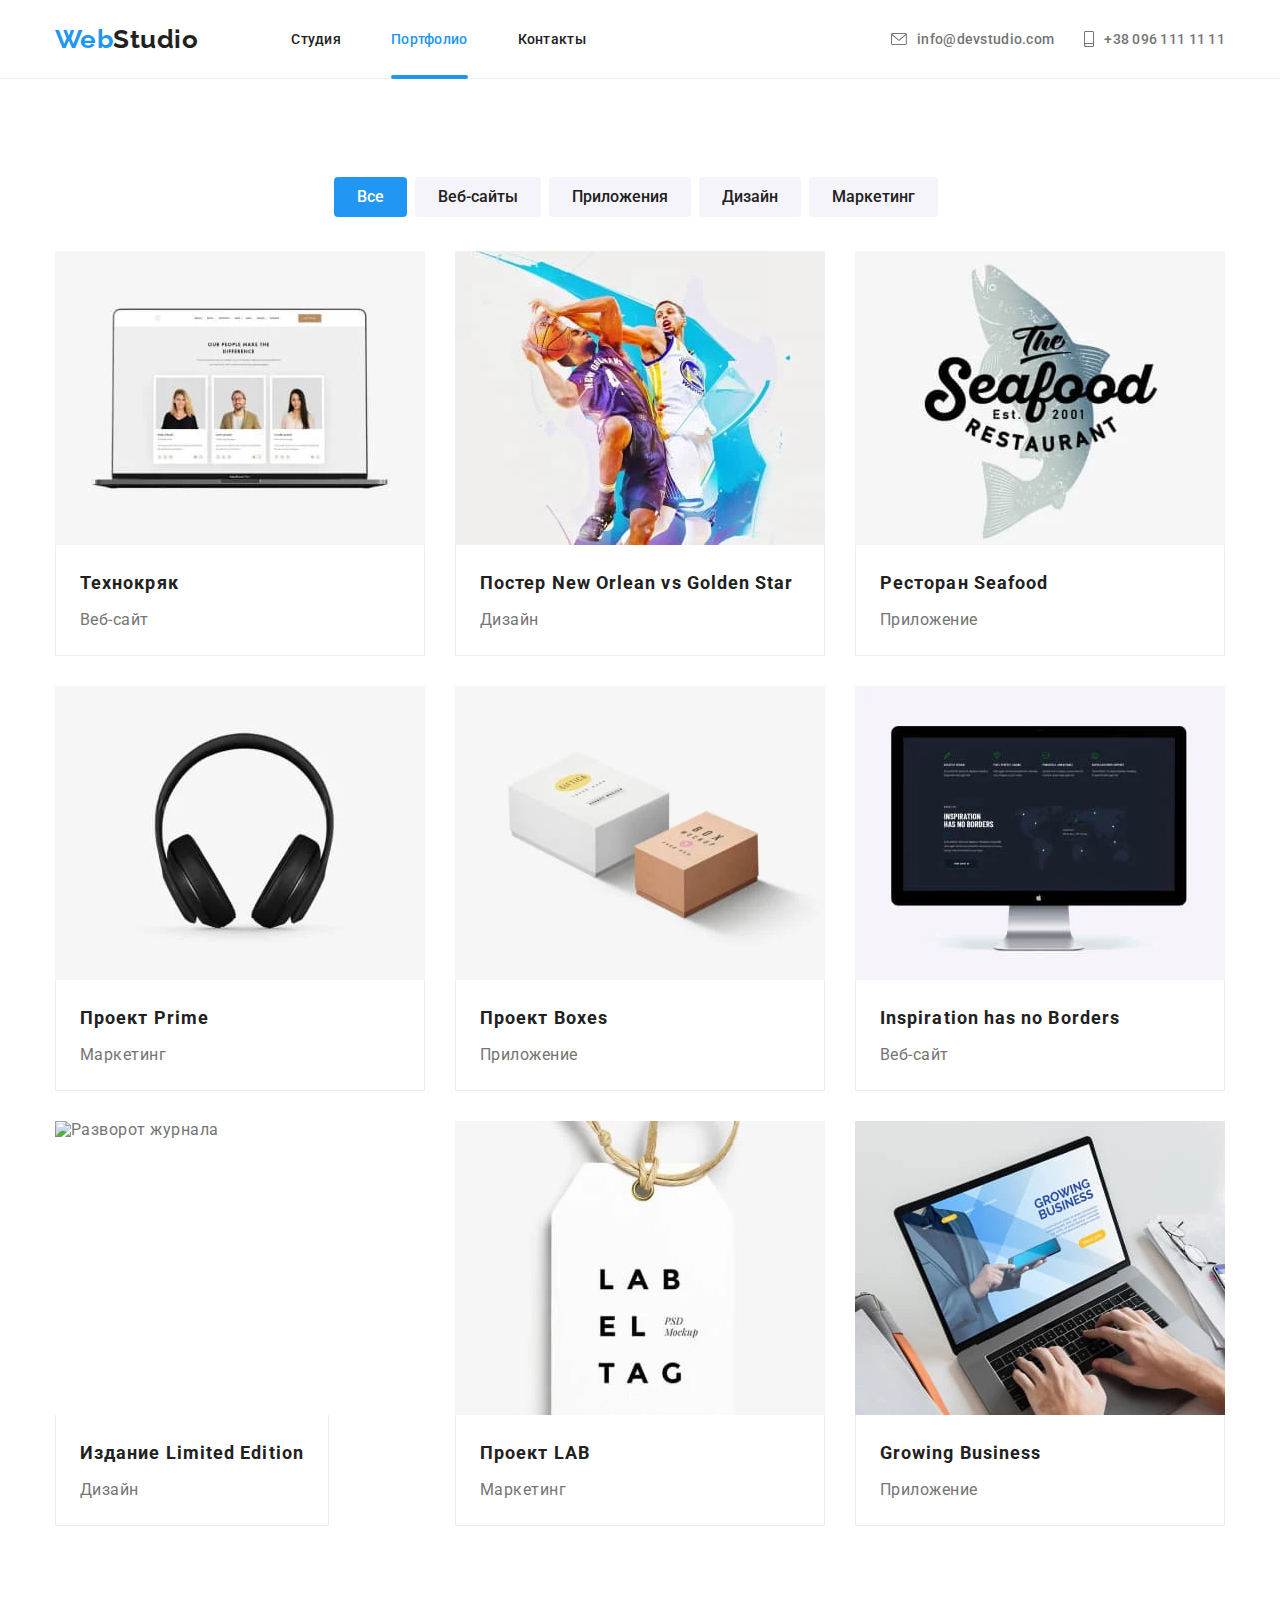
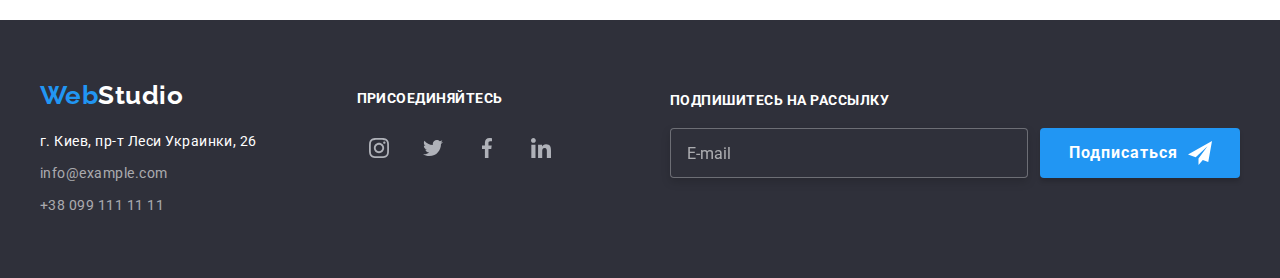
==== commit b910def9: "mobile menu" ====
--- a/portfolio.html
+++ b/portfolio.html
@@ -41,6 +41,13 @@
             </li>
           </ul>
         </nav>
+
+        <button class="burger-button" data-menu-open>
+          <svg class="burger-button__icon">
+            <use href="./images/sprite.svg#icon-menu-burger"></use>
+          </svg>
+        </button>
+
         <ul class="contacts list nav-contacts">
           <li class="contacts__point">
             <a href="mailto:info@devstudio.com" class="contacts__item">
@@ -59,6 +66,71 @@
             >
           </li>
         </ul>
+      </div>
+
+      <div class="mobile-menu" data-menu>
+        <div class="container mobile-menu-container">
+          <button
+            class="mobile-close-button mobile-menu-container__close-button"
+            data-menu-close
+          >
+            <svg class="mobile-close-button__icon">
+              <use href="./images/sprite.svg#icon-close-button"></use>
+            </svg>
+          </button>
+          <ul class="mobile-nav list">
+            <li class="mobile-nav__item">
+              <a href="./index.html" class="mobile-nav__link">Студия</a>
+            </li>
+            <li class="mobile-nav__item">
+              <a href="./portfolio.html" class="mobile-nav__link">Портфолио</a>
+            </li>
+            <li class="mobile-nav__item">
+              <a href="#" class="mobile-nav__link">Контакты</a>
+            </li>
+          </ul>
+          <ul class="mobile-contacts list">
+            <li class="mobile-contacts__point">
+              <a href="mailto:info@devstudio.com" class="mobile-contacts__item">
+                <svg
+                  class="mobile-contacts__icon mobile-contacts__icon--mail"
+                  width="16"
+                  height="12"
+                >
+                  <use href="./images/sprite.svg#icon-envelope"></use>
+                </svg>
+                info@devstudio.com</a
+              >
+            </li>
+            <li class="mobile-contacts__point">
+              <a href="tel:+380961111111" class="mobile-contacts__item">
+                <svg
+                  class="mobile-contacts__icon mobile-contacts__icon--phone"
+                  width="10"
+                  height="16"
+                >
+                  <use href="./images/sprite.svg#icon-smartphone"></use>
+                </svg>
+                +38 096 111 11 11</a
+              >
+            </li>
+          </ul>
+
+          <ul class="mobile-social-networks list">
+            <li class="mobile-social-networks__item">
+              <a href="#" class="mobile-social-networks__link">Instagram</a>
+            </li>
+            <li class="mobile-social-networks__item">
+              <a href="#" class="mobile-social-networks__link">Twitter</a>
+            </li>
+            <li class="mobile-social-networks__item">
+              <a href="#" class="mobile-social-networks__link">Facebook</a>
+            </li>
+            <li class="mobile-social-networks__item">
+              <a href="#" class="mobile-social-networks__link">LinkedIn</a>
+            </li>
+          </ul>
+        </div>
       </div>
     </header>
     <!-- Main -->
@@ -819,5 +891,6 @@
         </div>
       </div>
     </footer>
+    <script src="./js/menu.js"></script>
   </body>
 </html>
--- a/css/main.min.css
+++ b/css/main.min.css
@@ -1,2 +1,2 @@
-:root{--main-text-color: #757575;--title-text-color: #212121;--primary-white-color: #ffffff;--accent-color: #2196f3;--main-icon-color: #afb1b8;--modal-button-hover: #188ce8;--footer-color: #2f303a;--duration: 250ms;--speed: cubic-bezier(0.4, 0, 0.2, 1)}h1,h2,h3,h4,h5,h6,p{margin-top:0;margin-bottom:0}ul,ol{padding-left:0;margin-top:0;margin-bottom:0}img{display:block;max-width:100%;height:auto}body{color:var(--main-text-color);font-family:Roboto, Open Sans, Cabin, sans-serif;letter-spacing:0.03em}.list{list-style-type:none}.section{padding-bottom:60px}@media screen and (min-width: 1200px){.section{padding-top:94px;padding-bottom:94px}}.container{min-width:320px;padding-left:15px;padding-right:15px;margin:0 auto}@media screen and (min-width: 480px){.container{width:480px}}@media screen and (min-width: 768px){.container{width:768px}}@media screen and (min-width: 1200px){.container{width:1200px}}.heading-studio{color:var(--title-text-color);margin-bottom:30px;font-weight:700;font-size:28px;line-height:1.17;text-align:center}@media screen and (min-width: 1200px){.heading-studio{color:var(--title-text-color);margin-bottom:50px;font-weight:700;font-size:36px;text-align:center}}.visually-hidden{position:absolute;width:1px;height:1px;margin:-1px;border:0;padding:0;white-space:nowrap;clip-path:inset(100%);clip:rect(0 0 0 0);overflow:hidden}.logo{font-family:Raleway, sans-serif;font-size:24px;font-weight:700;line-height:1.17;text-decoration:none}.logo__name-one{color:var(--accent-color)}.logo__name-two{color:var(--title-text-color)}.logo-geometry{margin-right:276px;padding-left:0}@media screen and (min-width: 768px){.logo-geometry{margin-right:88px}}@media screen and (min-width: 1200px){.logo{font-size:26px;font-weight:700}.logo-geometry{margin-right:93px}}.header{border-bottom:1px solid #ececec}.header-section{padding-top:16px;padding-bottom:16px}@media screen and (min-width: 768px){.header-section{padding-top:26px;padding-bottom:26px}.header-container{display:flex;align-items:center}}@media screen and (min-width: 1200px){.header-section{padding-top:24px;padding-bottom:24px}}.nav{display:none}@media screen and (min-width: 768px){.nav{display:flex}.nav-list{display:flex;align-items:center;justify-content:flex-start}.nav-list__point:not(:last-child){margin-right:50px}.nav-list__item{position:relative;font-size:14px;font-weight:500;line-height:1.17;letter-spacing:0.02em;text-decoration:none;color:var(--title-text-color)}.nav-list__item:hover,.nav-list__item:focus{color:var(--accent-color);transition:color var(--duration) var(--speed)}.nav-list__item--current{position:relative;color:var(--accent-color)}.nav-list__item--current::after{content:"";display:block;position:absolute;top:50px;width:100%;height:4px;border-radius:2px;background-color:var(--accent-color);cursor:pointer}}@media screen and (min-width: 1200px){.nav-list__item--current::after{top:44px}}.contacts{display:none}@media screen and (min-width: 768px){.contacts{display:block;margin-left:auto}.contacts__point{display:flex;align-items:center;justify-content:flex-start}.contacts__point:not(:last-child){margin-bottom:10px}.contacts__item{display:flex;align-items:center;justify-content:flex-start;color:var(--main-text-color);font-size:12px;font-weight:500;line-height:1.17;letter-spacing:0.02em;text-decoration:none}.contacts__item:hover,.contacts__item:focus{color:var(--accent-color);fill:var(--accent-color);transition:color var(--duration) var(--speed),fill var(--duration) var(--speed)}.contacts__icon{margin-right:10px;fill:currentColor;transition:fill var(--duration) var(--speed)}.contacts__icon--mail{width:14px;height:10px}.contacts__icon--phone{width:10px;height:14px}}@media screen and (min-width: 1200px){.contacts{display:flex;align-items:center}.contacts__point:not(:last-child){margin-bottom:0;margin-right:30px}.contacts__item{font-size:14px;font-weight:500;line-height:1.17}.contacts__icon--mail{width:16px;height:12px}.contacts__icon--phone{width:10px;height:16px}}.hero{min-width:320px;height:400px;background-image:linear-gradient(rgba(47,48,58,0.4), rgba(47,48,58,0.4)),url(../images/hero-phone.jpg);background-color:#c4c4c4;background-size:cover;background-repeat:no-repeat;text-align:center}@media (min-device-pixel-ratio: 2), (min-resolution: 192dpi), (min-resolution: 2dppx){.hero{background-image:linear-gradient(rgba(47,48,58,0.4), rgba(47,48,58,0.4)),url(../images/hero-phone@2x.jpg)}}.hero__title{margin-bottom:30px;font-size:26px;font-weight:900;line-height:1.61;letter-spacing:0.06em;text-transform:uppercase;color:var(--primary-white-color)}.hero__button{padding:10px 32px;border:1px solid transparent;border-radius:4px;color:var(--primary-white-color);background-color:var(--accent-color);font-size:16px;font-weight:700;line-height:1.87;letter-spacing:0.06em;cursor:pointer;transition:color var(--duration) var(--speed),background-color var(--duration) var(--speed)}.hero__button:hover,.hero__button:focus{color:var(--accent-color);background-color:var(--primary-white-color)}@media screen and (min-width: 768px){.hero{background-image:linear-gradient(rgba(47,48,58,0.4), rgba(47,48,58,0.4)),url(../images/hero-tablet.jpg)}}@media screen and (min-width: 768px) and (min-device-pixel-ratio: 2), screen and (min-width: 768px) and (min-resolution: 192dpi), screen and (min-width: 768px) and (min-resolution: 2dppx){.hero{background-image:linear-gradient(rgba(47,48,58,0.4), rgba(47,48,58,0.4)),url(../images/hero-tablet@2x.jpg)}}@media screen and (min-width: 1200px){.hero{height:600px;background-image:linear-gradient(rgba(47,48,58,0.4), rgba(47,48,58,0.4)),url(../images/hero-desktop.jpg)}.hero__title{font-size:44px;font-weight:900;line-height:1.36}}@media screen and (min-width: 1200px) and (min-device-pixel-ratio: 2), screen and (min-width: 1200px) and (min-resolution: 192dpi), screen and (min-width: 1200px) and (min-resolution: 2dppx){.hero{background-image:linear-gradient(rgba(47,48,58,0.4), rgba(47,48,58,0.4)),url(../images/hero-desktop@2x.jpg)}}.hero-geometry{margin-left:auto;margin-right:auto;padding-top:118px;padding-bottom:118px}@media screen and (min-width: 1200px){.hero-geometry{padding-top:200px;padding-bottom:200px}}.backdrop{position:fixed;top:0;left:0;width:100vw;height:100vh;background-color:rgba(0,0,0,0.2);opacity:1;transition:opacity var(--duration) var(--speed)}.backdrop.is-hidden{opacity:0;visibility:hidden;pointer-events:none}.backdrop.is-hidden .modal{transform:scale(0.9) translate(-50%, -50%)}.modal{position:absolute;top:50%;left:50%;transform:scale(1) translate(-50%, -50%);width:528px;height:581px;padding:40px;background-color:var(--primary-white-color);box-shadow:0px 1px 3px rgba(0,0,0,0.12),0px 1px 1px rgba(0,0,0,0.14),0px 2px 1px rgba(0,0,0,0.2);border-radius:4px;transition:transform var(--duration) var(--speed),opacity var(--duration) var(--speed),visibility var(--duration) var(--speed)}.close-button{position:absolute;top:8px;right:8px;display:flex;align-items:center;justify-content:center;width:30px;height:30px;border:1px solid rgba(0,0,0,0.1);border-radius:50%;background-color:transparent;cursor:pointer;padding:9px}.close-button:hover,.close-button:focus{fill:var(--accent-color);transition:fill var(--duration) var(--speed)}.modal-form{display:flex;flex-direction:column}.modal-form-feedback{margin-bottom:12px;font-size:20px;font-weight:700;line-height:1.17;text-align:center;color:var(--title-text-color)}.modal-form-label{position:relative;font-size:12px;font-weight:400;line-height:1.17;letter-spacing:0.01em}.modal-form-input{width:100%;height:40px;margin-top:4px;margin-bottom:10px;padding-left:42px;border:1px solid rgba(33,33,33,0.2);border-radius:4px;cursor:pointer;transition:border var(--duration) var(--speed)}.modal-form-icon{position:absolute;top:29px;left:12px}.modal-form-label:focus-within>.modal-form-icon{fill:var(--accent-color);transition:fill var(--duration) var(--speed)}.modal-form-input:focus-within{border:1px solid var(--accent-color);outline:none;border-radius:4px;transition:border var(--duration) var(--speed)}.modal-form-comment{width:100%;height:120px;padding:12px 16px;resize:none;border:1px solid rgba(33,33,33,0.2);border-radius:4px;margin-top:4px;margin-bottom:20px;cursor:pointer;transition:border var(--duration) var(--speed)}.modal-form-comment::placeholder{font-size:14px;font-weight:400;line-height:1.17;letter-spacing:0.01em}.modal-form-comment:focus-within{border:1px solid var(--accent-color);outline:none;border-radius:4px;transition:border var(--duration) var(--speed)}.checkbox-label{display:flex;align-items:center;justify-content:center;margin-bottom:30px;font-size:14px;font-weight:400;line-height:1.71;cursor:pointer}.checkbox-icon{margin-right:8.38px;width:16px;height:15px;border-radius:2px;border:2px solid var(--title-text-color);transition:border var(--duration) var(--speed)}.checkbox:checked+.checkbox-icon{background-color:var(--accent-color);background-image:url("../images/icon-check.svg");padding:4px 3px 2px 3px;border-color:var(--accent-color);background-repeat:no-repeat;transition:background-color var(--duration) var(--speed),background-image var(--duration) var(--speed),border-color var(--duration) var(--speed)}.modal-form-policy-link{font-size:14px;font-weight:400;line-height:1.71;color:var(--accent-color)}.modal-form-button{display:block;align-self:center;width:200px;height:50px;padding:10px 55px 10px 56px;box-shadow:0px 4px 4px rgba(0,0,0,0.15);border-radius:4px;border:var(--accent-color);font-size:16px;font-weight:400;line-height:1.87;letter-spacing:0.06em;text-align:center;cursor:pointer;color:var(--primary-white-color);background-color:var(--accent-color);transition:border var(--duration) var(--speed),background-color var(--duration) var(--speed),box-shadow var(--duration) var(--speed)}.modal-form-button:hover{border:var(--modal-button-hover);background-color:var(--modal-button-hover);box-shadow:0px 4px 4px rgba(0,0,0,0.15);transition:border var(--duration) var(--speed),background-color var(--duration) var(--speed),box-shadow var(--duration) var(--speed)}.advantages-geometry{padding-top:60px}@media screen and (min-width: 1200px){.advantages-geometry{padding-top:94px;padding-bottom:94px}}.pros{width:100%;margin-left:0;margin-right:0}.pros__list-item:not(:last-child){margin-bottom:30px}.pros__pic{display:flex;align-items:center;justify-content:center;margin-bottom:30px;height:120px;background-color:#f5f4fa}.pros__name{padding-bottom:10px;color:var(--title-text-color);font-size:14px;font-weight:700;line-height:1.17;text-align:center;text-transform:uppercase}.pros__content{font-size:14px;font-weight:400;line-height:1.71}@media screen and (min-width: 320px) and (max-width: 767px){.pros__list-item{width:100%}}@media screen and (min-width: 768px){.pros{display:flex;flex-wrap:wrap;width:100%}.pros__list-item{width:354px;height:251px}.pros__list-item:nth-child(2n+1){margin-right:30px}.pros__list-item:nth-last-child(-n+2){margin-bottom:0}.pros__name{text-align:left}}@media screen and (min-width: 1200px){.pros{width:1170px;height:251px;flex-wrap:nowrap}.pros__list-item{width:calc((100% - 120px) / 4)}.pros__list-item:nth-child(n+1){margin-bottom:0}.pros__list-item:not(:last-child){margin-right:30px}.pros__name{line-height:1.17}}.works{display:none}@media screen and (min-width: 1200px){.works-geometry{display:block;padding-top:0px}.services{display:flex;flex-wrap:wrap}.services__image{position:relative}.services__image:not(:last-child){margin-right:30px}.services__description{position:absolute;display:flex;align-items:center;justify-content:center;width:100%;min-height:70px;left:0;bottom:0;background-color:rgba(47,48,58,0.8)}.services__name{font-size:14px;font-weight:700;line-height:1.17;text-align:center;text-transform:uppercase;color:var(--primary-white-color)}.services-geometry{margin-right:-30px}}.employees{background-color:#f5f4fa;padding-top:60px}.team{width:100%}.team__employee-card{background-color:var(--primary-white-color);box-shadow:0px 1px 3px rgba(0,0,0,0.12),0px 1px 1px rgba(0,0,0,0.14),0px 2px 1px rgba(0,0,0,0.2);border-radius:0px 0px 4px 4px}.team__employee-card:not(:last-child){margin-bottom:30px}.team__employee-info{padding-top:30px;padding-bottom:24px}.team__employee-name{margin-bottom:10px;color:var(--title-text-color);font-size:16px;font-weight:500;line-height:1.17;text-align:center}.team__employee-job{font-size:16px;font-weight:400;line-height:1.17;text-align:center;margin-bottom:16px}@media screen and (min-width: 768px){.team{display:flex;flex-wrap:wrap;width:100%}.team__employee-card{min-width:calc((100% - 30px) / 2)}.team__employee-card:nth-child(2n+1){margin-right:30px}.team__employee-card:nth-last-child(-n+2){margin-bottom:0}}@media screen and (min-width: 1200px){.team__employee-card{min-width:calc((100% - 120px) / 4)}.team__employee-card:not(:last-child){margin-right:30px}.team__employee-card:nth-child(n+1){margin-bottom:0}.team__employee-info{padding-bottom:30px}}.networks{display:flex;align-items:flex-start;justify-content:center;margin-left:0}.networks__item:not(:last-child){margin-right:10px}.networks__link{display:flex;align-items:center;justify-content:center;padding:12px;fill:var(--main-icon-color);border-radius:50%;transition:fill var(--duration) var(--speed),background-color var(--duration) var(--speed)}.networks__link:hover,.networks__link:focus{fill:var(--primary-white-color);background-color:var(--accent-color);transition:fill var(--duration) var(--speed),background-color var(--duration) var(--speed)}.our-clients{padding-top:60px}.clients{display:flex;align-items:center;flex-wrap:wrap}.clients__link{display:flex;align-items:center;justify-content:center;padding:16px 32px;border:1px solid var(--main-icon-color);border-radius:4px;fill:var(--main-icon-color)}.clients__link:hover,.clients__link:focus{fill:var(--accent-color);border:1px solid var(--accent-color);transition:fill var(--duration) var(--speed),border var(--duration) var(--speed)}@media screen and (min-width: 320px) and (max-width: 767px){.clients__item{width:calc((100% - 30px) / 2)}.clients__item:nth-child(odd){margin-right:30px}.clients__item:not(:nth-last-child(-n+2)){margin-bottom:30px}}@media screen and (min-width: 768px){.clients__item{width:calc((100% - 60px) / 3)}.clients__item:not(:nth-child(3n+3)){margin-right:30px}.clients__item:not(:nth-last-child(-n+3)){margin-bottom:30px}}@media screen and (min-width: 1200px){.our-clients{padding-top:94px}.clients__item{width:calc((100% - 150px) / 6)}.clients__item:nth-child(3n+3){margin-right:30px}.clients__item:last-child{margin-right:0}.clients__item:nth-child(n+1){margin-bottom:0px}}.footer{background-color:var(--footer-color)}.footer-container{display:block;margin:0 auto}@media screen and (min-width: 768px){.footer-container{display:flex;flex-wrap:wrap;flex-direction:row;padding:60px 89px 60px 76px;margin:auto}}@media screen and (min-width: 1200px){.footer-container{flex-wrap:nowrap;padding:60px 0}}.footer-contacts{width:100%;text-align:center}.contacts-geometry{padding-top:60px;margin-bottom:60px;margin-left:auto;margin-right:auto}@media screen and (min-width: 768px){.address-networks-container{display:flex;margin-bottom:60px;width:100%}.footer-contacts{width:232px}.contacts-geometry{margin-left:0;margin-right:165px;margin-bottom:0;padding-top:0}}@media screen and (min-width: 1200px){.contacts-geometry{margin-right:70px}.address-networks-container{margin-right:93px;margin-bottom:0}.footer-contacts{text-align:start}}.logo-footer{display:block;margin-bottom:20px}.logo__name-two--white{color:var(--primary-white-color)}.address__google-maps{font-style:normal;font-size:14px;font-weight:400;line-height:1.71;text-decoration:none;color:var(--primary-white-color)}.address__google-maps:hover,.address__google-maps:focus{color:var(--accent-color);transition:color var(--duration) var(--speed)}.address__virtual-link{font-style:normal;font-size:14px;font-weight:400;line-height:1.71;text-decoration:none;color:rgba(255,255,255,0.6)}.address__virtual-link:hover,.address__virtual-link:focus{color:var(--accent-color);transition:color var(--duration) var(--speed)}.address__map{margin-bottom:8px}.address__email{margin-bottom:8px}.join-us{display:block;max-width:206px;height:80px;text-align:center;margin-bottom:60px}.join-us__footer-heading{margin-bottom:20px;align-items:baseline;font-size:14px;font-weight:700;line-height:1.17;text-transform:uppercase;color:var(--primary-white-color)}.footer-networks{margin-left:auto;margin-right:auto}.networks__link-grey{fill:var(--primary-white-color);background:rgba(255,255,255,0.1)}.networks__link-grey:hover,.networks__link-grey:focus{background-color:var(--accent-color)}@media screen and (min-width: 768px){.footer-networks{margin-bottom:0;padding-top:10px}.join-us{height:auto}}@media screen and (min-width: 1200px){.join-us{text-align:start}.footer-network{padding-top:12px}}.footer-form-geometry{padding-bottom:60px}.contact-form__feedback{margin-bottom:20px;font-size:14px;font-weight:700;line-height:1.17;text-transform:uppercase;text-align:center;color:var(--primary-white-color)}.form-field{display:block;margin-right:auto;margin-left:auto}.form-field__label{display:flex;align-items:center;justify-content:center}.form-field__input{min-width:290px;height:50px;margin-bottom:20px;padding-left:16px;border:1px solid rgba(255,255,255,0.3);filter:drop-shadow(0px 4px 4px rgba(0,0,0,0.15));border-radius:4px;background-color:var(--footer-color);color:var(--primary-white-color)}.form-field__input::placeholder{font-size:16px;font-weight:400;line-height:1.25;align-items:center;color:rgba(255,255,255,0.6)}.form-field__button{display:block;margin-left:auto;margin-right:auto;position:relative;width:200px;height:50px;padding:10px 62px 10px 29px;font-size:16px;font-weight:700;line-height:1.87;letter-spacing:0.06em;color:var(--primary-white-color);box-shadow:0px 4px 4px rgba(0,0,0,0.15);border:var(--accent-color);border-radius:4px;background-color:var(--accent-color)}.form-field__icon{position:absolute;top:50%;left:75%;transform:translate(-50%, -50%);margin-right:13px;margin-left:10px}@media screen and (min-width: 768px){.footer-form-geometry{padding-bottom:0;min-width:450px;margin-left:auto;margin-right:auto}.form-field__input{width:100%}}@media screen and (min-width: 1200px){.footer-form-geometry{margin-left:0;margin-right:0;padding-top:12px}.footer-form{align-items:center;min-width:570px}.contact-form__feedback{text-align:start}.form-field{display:flex;align-items:center;justify-content:center}.form-field__label{margin-right:12px}.form-field__input{margin-bottom:0;width:358px}}.section{padding-top:60px}.buttons-geometry{margin-bottom:40px}.buttons{display:flex;align-items:center;justify-content:flex-start;flex-wrap:wrap}.buttons__content{margin-right:8px}.buttons__content:nth-child(2n+2){margin-right:0}.buttons__content:not(:last-child){margin-bottom:15px}.buttons__portfolio-button{padding:6px 22px;border-radius:4px;border:1px solid transparent;font-size:16px;font-weight:500;line-height:1.62;text-align:center;cursor:pointer;color:var(--title-text-color);background-color:#f5f4fa}.buttons__portfolio-button:hover,.buttons__portfolio-button:focus{color:var(--primary-white-color);background-color:var(--accent-color);box-shadow:0px 3px 1px rgba(0,0,0,0.1),0px 1px 2px rgba(0,0,0,0.08),0px 2px 2px rgba(0,0,0,0.12);transition:color var(--duration) var(--speed),background-color var(--duration) var(--speed),box-shadow var(--duration) var(--speed)}.buttons__portfolio-button--current{color:var(--primary-white-color);background-color:var(--accent-color)}@media screen and (min-width: 387px) and (max-width: 767px){.buttons__content:nth-child(2n+2){margin-right:8px}.buttons__content:nth-child(2n+2):nth-child(3n+3){margin-right:0}.buttons__content:nth-child(2n+2):nth-last-child(-n+2){margin-bottom:0}}@media screen and (min-width: 768px){.buttons-geometry{margin-bottom:30px}.buttons{justify-content:center}.buttons__content:not(:last-child){margin-right:8px;margin-bottom:0}}@media screen and (min-width: 1200px){.buttons-geometry{margin-bottom:50px}}
+:root{--main-text-color: #757575;--title-text-color: #212121;--primary-white-color: #ffffff;--accent-color: #2196f3;--main-icon-color: #afb1b8;--modal-button-hover: #188ce8;--footer-color: #2f303a;--duration: 250ms;--speed: cubic-bezier(0.4, 0, 0.2, 1)}h1,h2,h3,h4,h5,h6,p{margin-top:0;margin-bottom:0}ul,ol{padding-left:0;margin-top:0;margin-bottom:0}img{display:block;max-width:100%;height:auto}body{color:var(--main-text-color);font-family:Roboto, Open Sans, Cabin, sans-serif;letter-spacing:0.03em}.list{list-style-type:none}.section{padding-bottom:60px}@media screen and (min-width: 1200px){.section{padding-top:94px;padding-bottom:94px}}.container{min-width:320px;padding-left:15px;padding-right:15px;margin:0 auto}@media screen and (min-width: 480px){.container{width:480px}}@media screen and (min-width: 768px){.container{width:768px}}@media screen and (min-width: 1200px){.container{width:1200px}}.heading-studio{color:var(--title-text-color);margin-bottom:30px;font-weight:700;font-size:28px;line-height:1.17;text-align:center}@media screen and (min-width: 1200px){.heading-studio{color:var(--title-text-color);margin-bottom:50px;font-weight:700;font-size:36px;text-align:center}}.visually-hidden{position:absolute;width:1px;height:1px;margin:-1px;border:0;padding:0;white-space:nowrap;clip-path:inset(100%);clip:rect(0 0 0 0);overflow:hidden}.logo{font-family:Raleway, sans-serif;font-size:24px;font-weight:700;line-height:1.17;text-decoration:none}.logo__name-one{color:var(--accent-color)}.logo__name-two{color:var(--title-text-color)}.logo-geometry{margin-right:276px;padding-left:0}@media screen and (min-width: 320px) and (max-width: 476px){.logo-geometry{margin-right:150px}}@media screen and (min-width: 768px){.logo-geometry{margin-right:88px}}@media screen and (min-width: 1200px){.logo{font-size:26px;font-weight:700}.logo-geometry{margin-right:93px}}.header{border-bottom:1px solid #ececec}.header-section{padding-top:16px;padding-bottom:16px}.header-container{display:flex;align-items:center;justify-content:center}@media screen and (min-width: 768px){.header-section{padding-top:26px;padding-bottom:26px}.header-container{display:flex;align-items:center}}@media screen and (min-width: 1200px){.header-section{padding-top:24px;padding-bottom:24px}}.burger-button{background-color:transparent;border:none;padding:0;line-height:0}.burger-button__icon{width:40px;height:40px;padding:10px 8px}.burger-button__icon:hover,.burger-button__icon:focus{fill:var(--accent-color);transition:fill var(--duration) var(--speed)}.mobile-menu{position:fixed;z-index:100;left:0;top:0;width:100vw;height:100vh;background-color:var(--primary-white-color);opacity:0;visibility:hidden;pointer-events:none;transition:opacity var(--speed) var(--duration),visibility var(--speed) var(--duration)}.mobile-menu.is-open{opacity:1;visibility:visible;pointer-events:auto}.mobile-menu-container{position:relative;padding-top:48px;padding-left:40px}.mobile-menu-container__close-button{position:absolute;top:15px;right:15px}.mobile-close-button{background-color:transparent;border:none;padding:0;line-height:0;border-color:transparent}.mobile-close-button__icon{width:40px;height:40px;padding:11px}.mobile-close-button__icon:hover,.mobile-close-button__icon:focus{fill:var(--accent-color);transition:fill var(--duration) var(--speed)}@media screen and (min-width: 320px) and (max-width: 479px){.mobile-menu-container__close-button{top:15px;right:20px}}@media screen and (min-width: 768px){.mobile-menu,.burger-button{display:none}}.nav{display:none}@media screen and (min-width: 768px){.nav{display:flex}.nav-list{display:flex;align-items:center;justify-content:flex-start}.nav-list__point:not(:last-child){margin-right:50px}.nav-list__item{position:relative;font-size:14px;font-weight:500;line-height:1.17;letter-spacing:0.02em;text-decoration:none;color:var(--title-text-color)}.nav-list__item:hover,.nav-list__item:focus{color:var(--accent-color);transition:color var(--duration) var(--speed)}.nav-list__item--current{position:relative;color:var(--accent-color)}.nav-list__item--current::after{content:"";display:block;position:absolute;top:50px;width:100%;height:4px;border-radius:2px;background-color:var(--accent-color);cursor:pointer}}@media screen and (min-width: 1200px){.nav-list__item--current::after{top:44px}}.contacts{display:none}@media screen and (min-width: 768px){.contacts{display:block;margin-left:auto}.contacts__point{display:flex;align-items:center;justify-content:flex-start}.contacts__point:not(:last-child){margin-bottom:10px}.contacts__item{display:flex;align-items:center;justify-content:flex-start;color:var(--main-text-color);font-size:12px;font-weight:500;line-height:1.17;letter-spacing:0.02em;text-decoration:none}.contacts__item:hover,.contacts__item:focus{color:var(--accent-color);fill:var(--accent-color);transition:color var(--duration) var(--speed),fill var(--duration) var(--speed)}.contacts__icon{margin-right:10px;fill:currentColor;transition:fill var(--duration) var(--speed)}.contacts__icon--mail{width:14px;height:10px}.contacts__icon--phone{width:10px;height:14px}}@media screen and (min-width: 1200px){.contacts{display:flex;align-items:center}.contacts__point:not(:last-child){margin-bottom:0;margin-right:30px}.contacts__item{font-size:14px;font-weight:500;line-height:1.17}.contacts__icon--mail{width:16px;height:12px}.contacts__icon--phone{width:10px;height:16px}}.hero{min-width:320px;height:400px;background-image:linear-gradient(rgba(47,48,58,0.4), rgba(47,48,58,0.4)),url(../images/hero-phone.jpg);background-color:#c4c4c4;background-size:cover;background-repeat:no-repeat;text-align:center}@media (min-device-pixel-ratio: 2), (min-resolution: 192dpi), (min-resolution: 2dppx){.hero{background-image:linear-gradient(rgba(47,48,58,0.4), rgba(47,48,58,0.4)),url(../images/hero-phone@2x.jpg)}}.hero__title{margin-bottom:30px;font-size:26px;font-weight:900;line-height:1.61;letter-spacing:0.06em;text-transform:uppercase;color:var(--primary-white-color)}.hero__button{padding:10px 32px;border:1px solid transparent;border-radius:4px;color:var(--primary-white-color);background-color:var(--accent-color);font-size:16px;font-weight:700;line-height:1.87;letter-spacing:0.06em;cursor:pointer;transition:color var(--duration) var(--speed),background-color var(--duration) var(--speed)}.hero__button:hover,.hero__button:focus{color:var(--accent-color);background-color:var(--primary-white-color)}@media screen and (min-width: 768px){.hero{background-image:linear-gradient(rgba(47,48,58,0.4), rgba(47,48,58,0.4)),url(../images/hero-tablet.jpg)}}@media screen and (min-width: 768px) and (min-device-pixel-ratio: 2), screen and (min-width: 768px) and (min-resolution: 192dpi), screen and (min-width: 768px) and (min-resolution: 2dppx){.hero{background-image:linear-gradient(rgba(47,48,58,0.4), rgba(47,48,58,0.4)),url(../images/hero-tablet@2x.jpg)}}@media screen and (min-width: 1200px){.hero{height:600px;background-image:linear-gradient(rgba(47,48,58,0.4), rgba(47,48,58,0.4)),url(../images/hero-desktop.jpg)}.hero__title{font-size:44px;font-weight:900;line-height:1.36}}@media screen and (min-width: 1200px) and (min-device-pixel-ratio: 2), screen and (min-width: 1200px) and (min-resolution: 192dpi), screen and (min-width: 1200px) and (min-resolution: 2dppx){.hero{background-image:linear-gradient(rgba(47,48,58,0.4), rgba(47,48,58,0.4)),url(../images/hero-desktop@2x.jpg)}}.hero-geometry{margin-left:auto;margin-right:auto;padding-top:118px;padding-bottom:118px}@media screen and (min-width: 1200px){.hero-geometry{padding-top:200px;padding-bottom:200px}}.backdrop{position:fixed;top:0;left:0;width:100vw;height:100vh;padding:93px 15px;background-color:rgba(0,0,0,0.2);opacity:1;transition:opacity var(--duration) var(--speed)}.backdrop.is-hidden{opacity:0;visibility:hidden;pointer-events:none}.backdrop.is-hidden .modal{transform:scale(0.9) translate(-50%, -50%)}.modal{position:absolute;top:50%;left:50%;transform:scale(1) translate(-50%, -50%);width:450px;height:609px;padding:40px;background-color:var(--primary-white-color);box-shadow:0px 1px 3px rgba(0,0,0,0.12),0px 1px 1px rgba(0,0,0,0.14),0px 2px 1px rgba(0,0,0,0.2);border-radius:4px;transition:transform var(--duration) var(--speed),opacity var(--duration) var(--speed),visibility var(--duration) var(--speed)}@media screen and (min-width: 320px) and (max-width: 479px){.modal{max-width:90vw;width:350px;height:100vh;overflow-y:auto}}@media screen and (min-width: 768px){.backdrop{padding:208px 159px}}@media screen and (min-width: 1200px){.modal{width:528px;height:581px}}.close-button{position:absolute;top:8px;right:8px;display:flex;align-items:center;justify-content:center;width:30px;height:30px;border:1px solid rgba(0,0,0,0.1);border-radius:50%;background-color:transparent;cursor:pointer;padding:9px}.close-button:hover,.close-button:focus{fill:var(--accent-color);transition:fill var(--duration) var(--speed)}.modal-form{display:flex;flex-direction:column}.modal-form-feedback{margin-bottom:12px;font-size:20px;font-weight:700;line-height:1.5;text-align:center;color:var(--title-text-color)}.modal-form-label{position:relative;font-size:12px;font-weight:400;line-height:1.17;letter-spacing:0.01em}.modal-form-input{width:100%;height:40px;margin-top:4px;margin-bottom:10px;padding-left:42px;border:1px solid rgba(33,33,33,0.2);border-radius:4px;cursor:pointer;transition:border var(--duration) var(--speed)}.modal-form-icon{position:absolute;top:29px;left:12px}.modal-form-label:focus-within>.modal-form-icon{fill:var(--accent-color);transition:fill var(--duration) var(--speed)}.modal-form-input:focus-within{border:1px solid var(--accent-color);outline:none;border-radius:4px;transition:border var(--duration) var(--speed)}.modal-form-comment{width:100%;height:120px;padding:12px 16px;resize:none;border:1px solid rgba(33,33,33,0.2);border-radius:4px;margin-top:4px;margin-bottom:20px;cursor:pointer;transition:border var(--duration) var(--speed)}.modal-form-comment::placeholder{font-size:14px;font-weight:400;line-height:1.17;letter-spacing:0.01em}.modal-form-comment:focus-within{border:1px solid var(--accent-color);outline:none;border-radius:4px;transition:border var(--duration) var(--speed)}@media screen and (min-width: 1200px){.modal-form-feedback{line-height:1.17}}.checkbox-label{width:100%;display:inline-flex;align-items:center;justify-content:center;margin-bottom:30px;font-size:11px;font-weight:400;line-height:1.17;cursor:pointer}.checkbox-icon{display:inline-block;margin-right:8px;width:16px;height:15px;border-radius:2px;border:2px solid var(--title-text-color);transition:border var(--duration) var(--speed)}.checkbox:checked+.checkbox-icon{background-color:var(--accent-color);background-image:url("../images/icon-check.svg");padding:4px 3px 2px 3px;border-color:var(--accent-color);background-repeat:no-repeat;transition:background-color var(--duration) var(--speed),background-image var(--duration) var(--speed),border-color var(--duration) var(--speed)}.modal-form-policy-link{font-size:11px;font-weight:400;line-height:1.17;color:var(--accent-color)}@media screen and (min-width: 1200px){.checkbox-label{font-size:14px;font-weight:400;line-height:1.71}.checkbox-icon{margin-right:8.38px}.modal-form-policy-link{font-size:14px;font-weight:400;line-height:1.71}}.modal-form-button{display:block;align-self:center;width:200px;height:50px;padding:10px 55px 10px 56px;box-shadow:0px 4px 4px rgba(0,0,0,0.15);border-radius:4px;border:var(--accent-color);font-size:16px;font-weight:400;line-height:1.87;letter-spacing:0.06em;text-align:center;cursor:pointer;color:var(--primary-white-color);background-color:var(--accent-color);transition:border var(--duration) var(--speed),background-color var(--duration) var(--speed),box-shadow var(--duration) var(--speed)}.modal-form-button:hover{border:var(--modal-button-hover);background-color:var(--modal-button-hover);box-shadow:0px 4px 4px rgba(0,0,0,0.15);transition:border var(--duration) var(--speed),background-color var(--duration) var(--speed),box-shadow var(--duration) var(--speed)}.advantages-geometry{padding-top:60px}@media screen and (min-width: 1200px){.advantages-geometry{padding-top:94px;padding-bottom:94px}}.pros{width:100%;margin-left:0;margin-right:0}.pros__list-item:not(:last-child){margin-bottom:30px}.pros__pic{display:flex;align-items:center;justify-content:center;margin-bottom:30px;height:120px;background-color:#f5f4fa}.pros__name{padding-bottom:10px;color:var(--title-text-color);font-size:14px;font-weight:700;line-height:1.17;text-align:center;text-transform:uppercase}.pros__content{font-size:14px;font-weight:400;line-height:1.71}@media screen and (min-width: 320px) and (max-width: 767px){.pros__list-item{width:100%}}@media screen and (min-width: 768px){.pros{display:flex;flex-wrap:wrap;width:100%}.pros__list-item{width:354px;height:251px}.pros__list-item:nth-child(2n+1){margin-right:30px}.pros__list-item:nth-last-child(-n+2){margin-bottom:0}.pros__name{text-align:left}}@media screen and (min-width: 1200px){.pros{width:1170px;height:251px;flex-wrap:nowrap}.pros__list-item{width:calc((100% - 120px) / 4)}.pros__list-item:nth-child(n+1){margin-bottom:0}.pros__list-item:not(:last-child){margin-right:30px}.pros__name{line-height:1.17}}.works{display:none}@media screen and (min-width: 1200px){.works-geometry{display:block;padding-top:0px}.services{display:flex;flex-wrap:wrap}.services__image{position:relative}.services__image:not(:last-child){margin-right:30px}.services__description{position:absolute;display:flex;align-items:center;justify-content:center;width:100%;min-height:70px;left:0;bottom:0;background-color:rgba(47,48,58,0.8)}.services__name{font-size:14px;font-weight:700;line-height:1.17;text-align:center;text-transform:uppercase;color:var(--primary-white-color)}.services-geometry{margin-right:-30px}}.employees{background-color:#f5f4fa;padding-top:60px}.team{width:100%}.team__employee-card{background-color:var(--primary-white-color);box-shadow:0px 1px 3px rgba(0,0,0,0.12),0px 1px 1px rgba(0,0,0,0.14),0px 2px 1px rgba(0,0,0,0.2);border-radius:0px 0px 4px 4px}.team__employee-card:not(:last-child){margin-bottom:30px}.team__employee-info{padding-top:30px;padding-bottom:24px}.team__employee-name{margin-bottom:10px;color:var(--title-text-color);font-size:16px;font-weight:500;line-height:1.17;text-align:center}.team__employee-job{font-size:16px;font-weight:400;line-height:1.17;text-align:center;margin-bottom:16px}@media screen and (min-width: 768px){.team{display:flex;flex-wrap:wrap;width:100%}.team__employee-card{min-width:calc((100% - 30px) / 2)}.team__employee-card:nth-child(2n+1){margin-right:30px}.team__employee-card:nth-last-child(-n+2){margin-bottom:0}}@media screen and (min-width: 1200px){.team__employee-card{min-width:calc((100% - 120px) / 4)}.team__employee-card:not(:last-child){margin-right:30px}.team__employee-card:nth-child(n+1){margin-bottom:0}.team__employee-info{padding-bottom:30px}}.networks{display:flex;align-items:flex-start;justify-content:center;margin-left:0}.networks__item:not(:last-child){margin-right:10px}.networks__link{display:flex;align-items:center;justify-content:center;padding:12px;fill:var(--main-icon-color);border-radius:50%;transition:fill var(--duration) var(--speed),background-color var(--duration) var(--speed)}.networks__link:hover,.networks__link:focus{fill:var(--primary-white-color);background-color:var(--accent-color);transition:fill var(--duration) var(--speed),background-color var(--duration) var(--speed)}.our-clients{padding-top:60px}.clients{display:flex;align-items:center;flex-wrap:wrap}.clients__link{display:flex;align-items:center;justify-content:center;padding:16px 32px;border:1px solid var(--main-icon-color);border-radius:4px;fill:var(--main-icon-color)}.clients__link:hover,.clients__link:focus{fill:var(--accent-color);border:1px solid var(--accent-color);transition:fill var(--duration) var(--speed),border var(--duration) var(--speed)}@media screen and (min-width: 320px) and (max-width: 767px){.clients__item{width:calc((100% - 30px) / 2)}.clients__item:nth-child(odd){margin-right:30px}.clients__item:not(:nth-last-child(-n+2)){margin-bottom:30px}}@media screen and (min-width: 768px){.clients__item{width:calc((100% - 60px) / 3)}.clients__item:not(:nth-child(3n+3)){margin-right:30px}.clients__item:not(:nth-last-child(-n+3)){margin-bottom:30px}}@media screen and (min-width: 1200px){.our-clients{padding-top:94px}.clients__item{width:calc((100% - 150px) / 6)}.clients__item:nth-child(3n+3){margin-right:30px}.clients__item:last-child{margin-right:0}.clients__item:nth-child(n+1){margin-bottom:0px}}.footer{background-color:var(--footer-color)}.footer-container{display:block;margin:0 auto}@media screen and (min-width: 768px){.footer-container{display:flex;flex-wrap:wrap;flex-direction:row;padding:60px 89px 60px 76px;margin:auto}}@media screen and (min-width: 1200px){.footer-container{flex-wrap:nowrap;padding:60px 0}}.footer-contacts{width:100%;text-align:center}.contacts-geometry{padding-top:60px;margin-bottom:60px;margin-left:auto;margin-right:auto}@media screen and (min-width: 768px){.address-networks-container{display:flex;margin-bottom:60px;width:100%}.footer-contacts{width:232px}.contacts-geometry{margin-left:0;margin-right:165px;margin-bottom:0;padding-top:0}}@media screen and (min-width: 1200px){.contacts-geometry{margin-right:70px}.address-networks-container{margin-right:93px;margin-bottom:0}.footer-contacts{text-align:start}}.logo-footer{display:block;margin-bottom:20px}.logo__name-two--white{color:var(--primary-white-color)}.address__google-maps{font-style:normal;font-size:14px;font-weight:400;line-height:1.71;text-decoration:none;color:var(--primary-white-color)}.address__google-maps:hover,.address__google-maps:focus{color:var(--accent-color);transition:color var(--duration) var(--speed)}.address__virtual-link{font-style:normal;font-size:14px;font-weight:400;line-height:1.71;text-decoration:none;color:rgba(255,255,255,0.6)}.address__virtual-link:hover,.address__virtual-link:focus{color:var(--accent-color);transition:color var(--duration) var(--speed)}.address__map{margin-bottom:8px}.address__email{margin-bottom:8px}.join-us{display:block;max-width:206px;height:80px;text-align:center;margin-bottom:60px}.join-us__footer-heading{margin-bottom:20px;align-items:baseline;font-size:14px;font-weight:700;line-height:1.17;text-transform:uppercase;color:var(--primary-white-color)}.footer-networks{margin-left:auto;margin-right:auto}.networks__link-grey{fill:var(--primary-white-color);background:rgba(255,255,255,0.1)}.networks__link-grey:hover,.networks__link-grey:focus{background-color:var(--accent-color)}@media screen and (min-width: 768px){.footer-networks{margin-bottom:0;padding-top:10px}.join-us{height:auto}}@media screen and (min-width: 1200px){.join-us{text-align:start}.footer-network{padding-top:12px}}.footer-form-geometry{padding-bottom:60px}.contact-form__feedback{margin-bottom:20px;font-size:14px;font-weight:700;line-height:1.17;text-transform:uppercase;text-align:center;color:var(--primary-white-color)}.form-field{display:block;margin-right:auto;margin-left:auto}.form-field__label{display:flex;align-items:center;justify-content:center}.form-field__input{min-width:290px;height:50px;margin-bottom:20px;padding-left:16px;border:1px solid rgba(255,255,255,0.3);filter:drop-shadow(0px 4px 4px rgba(0,0,0,0.15));border-radius:4px;background-color:var(--footer-color);color:var(--primary-white-color)}.form-field__input::placeholder{font-size:16px;font-weight:400;line-height:1.25;align-items:center;color:rgba(255,255,255,0.6)}.form-field__button{display:block;margin-left:auto;margin-right:auto;position:relative;width:200px;height:50px;padding:10px 62px 10px 29px;font-size:16px;font-weight:700;line-height:1.87;letter-spacing:0.06em;color:var(--primary-white-color);box-shadow:0px 4px 4px rgba(0,0,0,0.15);border:var(--accent-color);border-radius:4px;background-color:var(--accent-color)}.form-field__icon{position:absolute;top:50%;left:75%;transform:translate(-50%, -50%);margin-right:13px;margin-left:10px}@media screen and (min-width: 768px){.footer-form-geometry{padding-bottom:0;min-width:450px;margin-left:auto;margin-right:auto}.form-field__input{width:100%}}@media screen and (min-width: 1200px){.footer-form-geometry{margin-left:0;margin-right:0;padding-top:12px}.footer-form{align-items:center;min-width:570px}.contact-form__feedback{text-align:start}.form-field{display:flex;align-items:center;justify-content:center}.form-field__label{margin-right:12px}.form-field__input{margin-bottom:0;width:358px}}.buttons-geometry{padding-top:60px;margin-bottom:40px}.buttons{display:flex;align-items:center;justify-content:flex-start;flex-wrap:wrap}.buttons__content{margin-right:8px}.buttons__content:nth-child(2n+2){margin-right:0}.buttons__content:not(:last-child){margin-bottom:15px}.buttons__portfolio-button{padding:6px 22px;border-radius:4px;border:1px solid transparent;font-size:16px;font-weight:500;line-height:1.62;text-align:center;cursor:pointer;color:var(--title-text-color);background-color:#f5f4fa}.buttons__portfolio-button:hover,.buttons__portfolio-button:focus{color:var(--primary-white-color);background-color:var(--accent-color);box-shadow:0px 3px 1px rgba(0,0,0,0.1),0px 1px 2px rgba(0,0,0,0.08),0px 2px 2px rgba(0,0,0,0.12);transition:color var(--duration) var(--speed),background-color var(--duration) var(--speed),box-shadow var(--duration) var(--speed)}.buttons__portfolio-button--current{color:var(--primary-white-color);background-color:var(--accent-color)}@media screen and (min-width: 387px) and (max-width: 767px){.buttons__content:nth-child(2n+2){margin-right:8px}.buttons__content:nth-child(2n+2):nth-child(3n+3){margin-right:0}.buttons__content:nth-child(2n+2):nth-last-child(-n+2){margin-bottom:0}}@media screen and (min-width: 768px){.buttons-geometry{margin-bottom:15px}.buttons{justify-content:center}.buttons__content:not(:last-child){margin-right:8px;margin-bottom:0}}@media screen and (min-width: 1200px){.buttons-geometry{padding-top:4px;margin-bottom:34px}}.products__item{background-color:var(--primary-white-color)}.products__item:not(:last-child){margin-bottom:30px}.products__item:hover{box-shadow:0px 1px 1px rgba(0,0,0,0.12),0px 4px 4px rgba(0,0,0,0.06),1px 4px 6px rgba(0,0,0,0.16);cursor:pointer}.products__content{position:relative;width:100%;overflow:hidden}.products__overlay{position:absolute;top:0;left:0;transform:translateY(100%);opacity:0;padding:77px 24px;font-size:18px;font-weight:400;line-height:1.56;color:var(--primary-white-color);background-color:rgba(33,150,243,0.9);transition:transform var(--duration) var(--speed),opacity var(--duration) var(--speed),visibility var(--duration) var(--speed)}.products__link:hover .products__overlay,.products__link:focus .products__overlay{transform:translateY(0%);opacity:1;transition:transform var(--duration) var(--speed),opacity var(--duration) var(--speed),visibility var(--duration) var(--speed)}.products__link{display:block;text-decoration:none;color:inherit}.products__description{padding:20px 24px;border-right:1px solid #eeeeee;border-bottom:1px solid #eeeeee;border-left:1px solid #eeeeee}.products__name{color:var(--title-text-color);margin-bottom:4px;font-size:18px;font-weight:700;line-height:2;letter-spacing:0.06em}.products__example{font-size:16px;font-weight:400;line-height:1.87}@media screen and (max-width: 479px){.products__overlay{padding:15% 5%;font-size:16px;font-weight:400}}@media screen and (min-width: 768px){.products{display:flex;flex-wrap:wrap}.products__item{display:flex;width:calc((100% - 60px) / 2)}.products__item:nth-child(odd){margin-right:30px}.products__overlay{padding:49px 24px;font-size:18px;font-weight:400}.products__link{display:flex;flex-direction:column}.products__description{flex-grow:1}}@media screen and (min-width: 1200px){.products__item{width:calc((100% - 60px) / 3);margin-bottom:30px}.products__item:nth-last-child(-n+3){margin-bottom:0}.products__item:nth-child(odd){margin-right:0}.products__item:not(:nth-child(3n+3)){margin-right:30px}.products__content{height:100%}.products__overlay{padding:63px 24px}}
 /*# sourceMappingURL=main.min.css.map */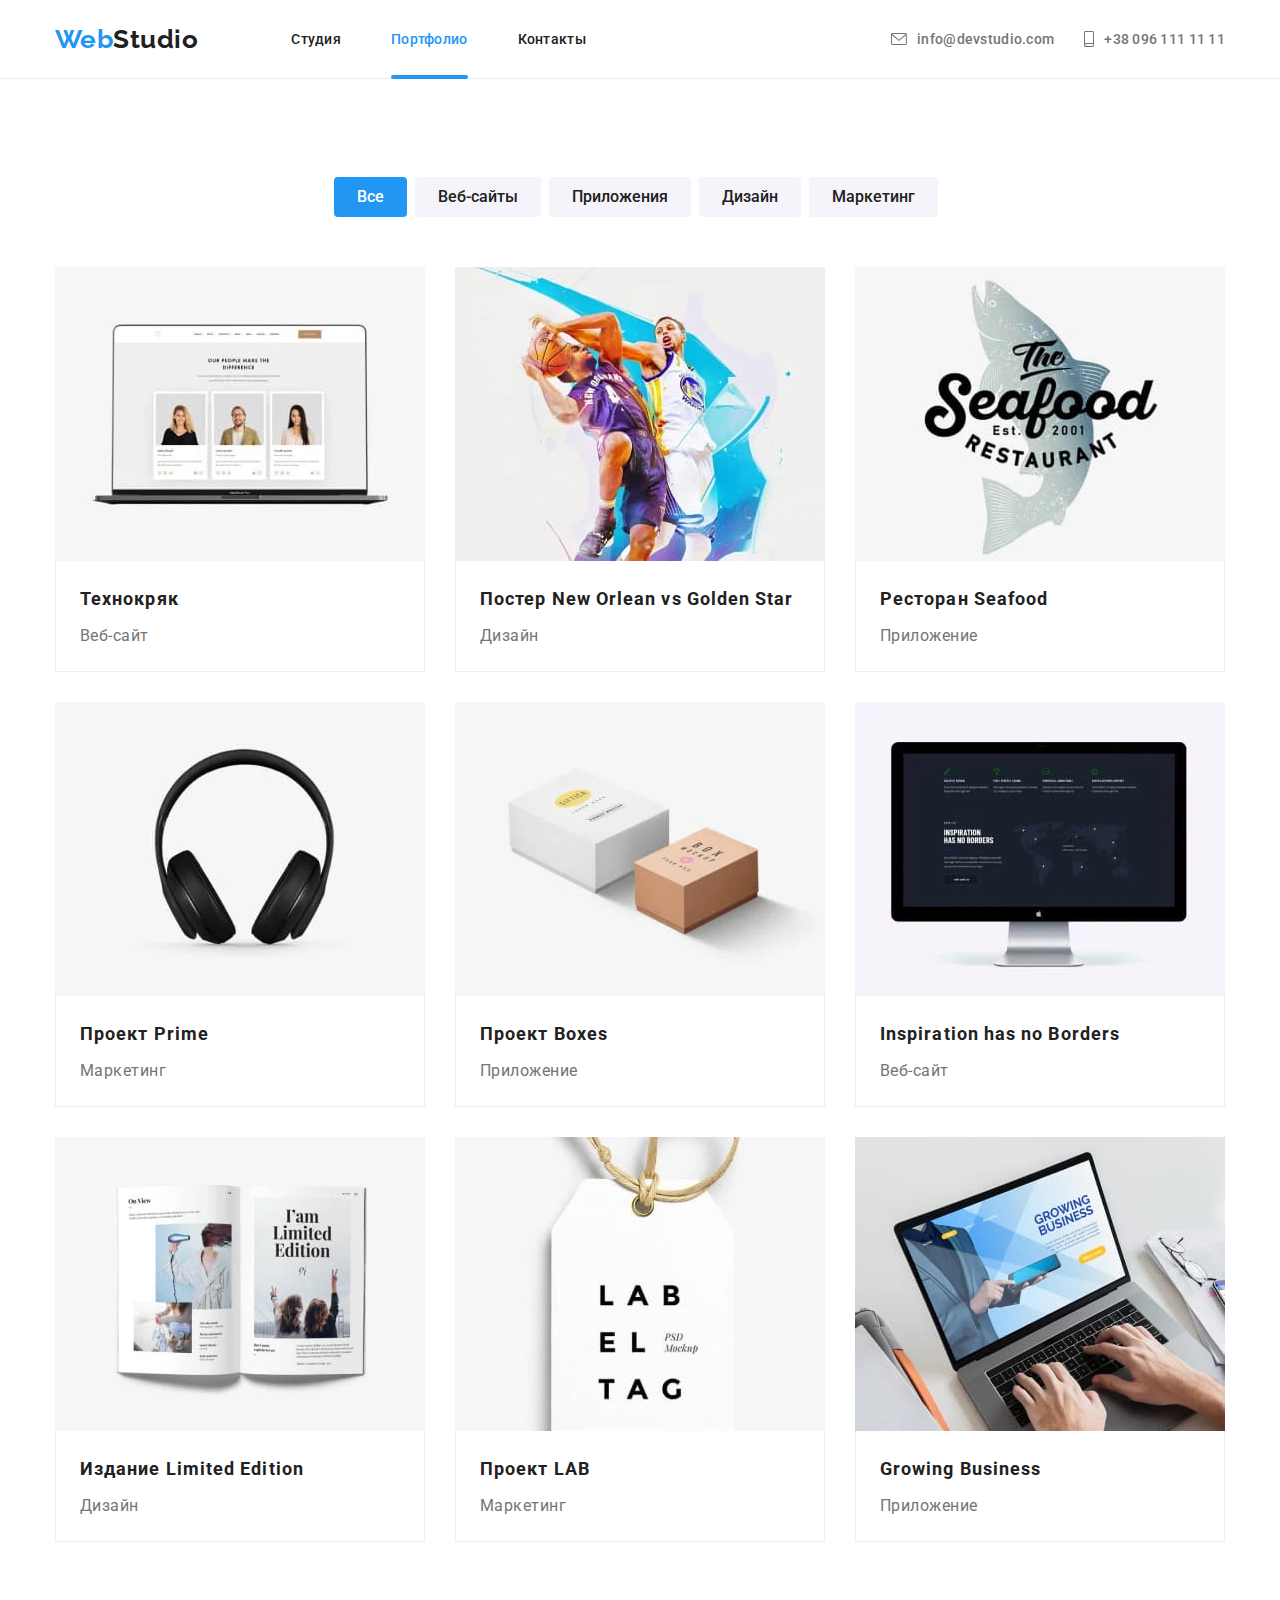
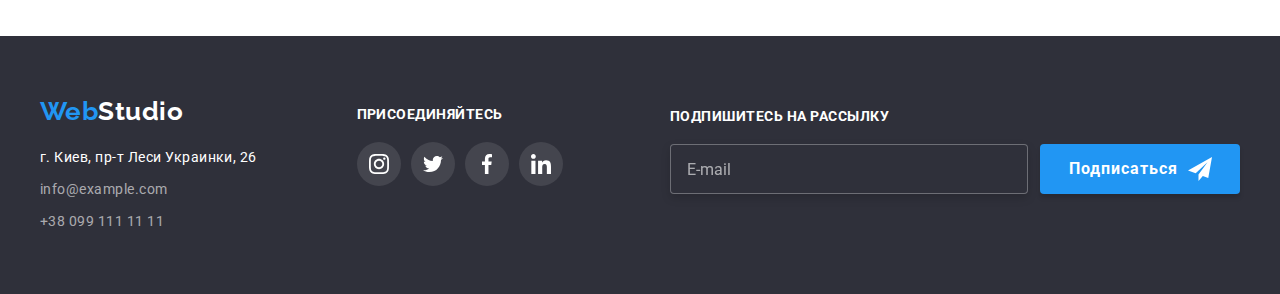
==== commit e25f4a1e: "Mentor's edits" ====
--- a/portfolio.html
+++ b/portfolio.html
@@ -80,18 +80,23 @@
           </button>
           <ul class="mobile-nav list">
             <li class="mobile-nav__item">
-              <a href="./index.html" class="mobile-nav__link">Студия</a>
+              <a href="./index.html" class="mobile-nav__link link">Студия</a>
             </li>
             <li class="mobile-nav__item">
-              <a href="./portfolio.html" class="mobile-nav__link">Портфолио</a>
+              <a href="./portfolio.html" class="mobile-nav__link link"
+                >Портфолио</a
+              >
             </li>
             <li class="mobile-nav__item">
-              <a href="#" class="mobile-nav__link">Контакты</a>
+              <a href="#" class="mobile-nav__link link">Контакты</a>
             </li>
           </ul>
           <ul class="mobile-contacts list">
             <li class="mobile-contacts__point">
-              <a href="mailto:info@devstudio.com" class="mobile-contacts__item">
+              <a
+                href="mailto:info@devstudio.com"
+                class="mobile-contacts__item link"
+              >
                 <svg
                   class="mobile-contacts__icon mobile-contacts__icon--mail"
                   width="16"
@@ -103,7 +108,10 @@
               >
             </li>
             <li class="mobile-contacts__point">
-              <a href="tel:+380961111111" class="mobile-contacts__item">
+              <a
+                href="tel:+380961111111"
+                class="mobile-contacts__item--bigger link"
+              >
                 <svg
                   class="mobile-contacts__icon mobile-contacts__icon--phone"
                   width="10"
@@ -118,16 +126,18 @@
 
           <ul class="mobile-social-networks list">
             <li class="mobile-social-networks__item">
-              <a href="#" class="mobile-social-networks__link">Instagram</a>
+              <a href="#" class="mobile-social-networks__link link"
+                >Instagram</a
+              >
             </li>
             <li class="mobile-social-networks__item">
-              <a href="#" class="mobile-social-networks__link">Twitter</a>
+              <a href="#" class="mobile-social-networks__link link">Twitter</a>
             </li>
             <li class="mobile-social-networks__item">
-              <a href="#" class="mobile-social-networks__link">Facebook</a>
+              <a href="#" class="mobile-social-networks__link link">Facebook</a>
             </li>
             <li class="mobile-social-networks__item">
-              <a href="#" class="mobile-social-networks__link">LinkedIn</a>
+              <a href="#" class="mobile-social-networks__link link">LinkedIn</a>
             </li>
           </ul>
         </div>
@@ -837,28 +847,28 @@
             <h3 class="join-us__footer-heading">Присоединяйтесь</h3>
             <ul class="networks list">
               <li class="networks__item list">
-                <a href="" class="networks__link">
+                <a href="" class="networks__link networks__link-grey">
                   <svg class="networks__icon" width="20" height="20">
                     <use href="./images/sprite.svg#icon-instagram"></use>
                   </svg>
                 </a>
               </li>
               <li class="networks__item list">
-                <a href="" class="networks__link">
+                <a href="" class="networks__link networks__link-grey">
                   <svg class="networks__icon" width="20" height="20">
                     <use href="./images/sprite.svg#icon-twitter"></use>
                   </svg>
                 </a>
               </li>
               <li class="networks__item list">
-                <a href="" class="networks__link">
+                <a href="" class="networks__link networks__link-grey">
                   <svg class="networks__icon" width="20" height="20">
                     <use href="./images/sprite.svg#icon-facebook"></use>
                   </svg>
                 </a>
               </li>
               <li class="networks__item list">
-                <a href="" class="networks__link">
+                <a href="" class="networks__link networks__link-grey">
                   <svg class="networks__icon" width="20" height="20">
                     <use href="./images/sprite.svg#icon-linkedin"></use>
                   </svg>
--- a/css/main.min.css
+++ b/css/main.min.css
@@ -1,2 +1,2 @@
-:root{--main-text-color: #757575;--title-text-color: #212121;--primary-white-color: #ffffff;--accent-color: #2196f3;--main-icon-color: #afb1b8;--modal-button-hover: #188ce8;--footer-color: #2f303a;--duration: 250ms;--speed: cubic-bezier(0.4, 0, 0.2, 1)}h1,h2,h3,h4,h5,h6,p{margin-top:0;margin-bottom:0}ul,ol{padding-left:0;margin-top:0;margin-bottom:0}img{display:block;max-width:100%;height:auto}body{color:var(--main-text-color);font-family:Roboto, Open Sans, Cabin, sans-serif;letter-spacing:0.03em}.list{list-style-type:none}.section{padding-bottom:60px}@media screen and (min-width: 1200px){.section{padding-top:94px;padding-bottom:94px}}.container{min-width:320px;padding-left:15px;padding-right:15px;margin:0 auto}@media screen and (min-width: 480px){.container{width:480px}}@media screen and (min-width: 768px){.container{width:768px}}@media screen and (min-width: 1200px){.container{width:1200px}}.heading-studio{color:var(--title-text-color);margin-bottom:30px;font-weight:700;font-size:28px;line-height:1.17;text-align:center}@media screen and (min-width: 1200px){.heading-studio{color:var(--title-text-color);margin-bottom:50px;font-weight:700;font-size:36px;text-align:center}}.visually-hidden{position:absolute;width:1px;height:1px;margin:-1px;border:0;padding:0;white-space:nowrap;clip-path:inset(100%);clip:rect(0 0 0 0);overflow:hidden}.logo{font-family:Raleway, sans-serif;font-size:24px;font-weight:700;line-height:1.17;text-decoration:none}.logo__name-one{color:var(--accent-color)}.logo__name-two{color:var(--title-text-color)}.logo-geometry{margin-right:276px;padding-left:0}@media screen and (min-width: 320px) and (max-width: 476px){.logo-geometry{margin-right:150px}}@media screen and (min-width: 768px){.logo-geometry{margin-right:88px}}@media screen and (min-width: 1200px){.logo{font-size:26px;font-weight:700}.logo-geometry{margin-right:93px}}.header{border-bottom:1px solid #ececec}.header-section{padding-top:16px;padding-bottom:16px}.header-container{display:flex;align-items:center;justify-content:center}@media screen and (min-width: 768px){.header-section{padding-top:26px;padding-bottom:26px}.header-container{display:flex;align-items:center}}@media screen and (min-width: 1200px){.header-section{padding-top:24px;padding-bottom:24px}}.burger-button{background-color:transparent;border:none;padding:0;line-height:0}.burger-button__icon{width:40px;height:40px;padding:10px 8px}.burger-button__icon:hover,.burger-button__icon:focus{fill:var(--accent-color);transition:fill var(--duration) var(--speed)}.mobile-menu{position:fixed;z-index:100;left:0;top:0;width:100vw;height:100vh;background-color:var(--primary-white-color);opacity:0;visibility:hidden;pointer-events:none;transition:opacity var(--speed) var(--duration),visibility var(--speed) var(--duration)}.mobile-menu.is-open{opacity:1;visibility:visible;pointer-events:auto}.mobile-menu-container{position:relative;padding-top:48px;padding-left:40px}.mobile-menu-container__close-button{position:absolute;top:15px;right:15px}.mobile-close-button{background-color:transparent;border:none;padding:0;line-height:0;border-color:transparent}.mobile-close-button__icon{width:40px;height:40px;padding:11px}.mobile-close-button__icon:hover,.mobile-close-button__icon:focus{fill:var(--accent-color);transition:fill var(--duration) var(--speed)}@media screen and (min-width: 320px) and (max-width: 479px){.mobile-menu-container__close-button{top:15px;right:20px}}@media screen and (min-width: 768px){.mobile-menu,.burger-button{display:none}}.nav{display:none}@media screen and (min-width: 768px){.nav{display:flex}.nav-list{display:flex;align-items:center;justify-content:flex-start}.nav-list__point:not(:last-child){margin-right:50px}.nav-list__item{position:relative;font-size:14px;font-weight:500;line-height:1.17;letter-spacing:0.02em;text-decoration:none;color:var(--title-text-color)}.nav-list__item:hover,.nav-list__item:focus{color:var(--accent-color);transition:color var(--duration) var(--speed)}.nav-list__item--current{position:relative;color:var(--accent-color)}.nav-list__item--current::after{content:"";display:block;position:absolute;top:50px;width:100%;height:4px;border-radius:2px;background-color:var(--accent-color);cursor:pointer}}@media screen and (min-width: 1200px){.nav-list__item--current::after{top:44px}}.contacts{display:none}@media screen and (min-width: 768px){.contacts{display:block;margin-left:auto}.contacts__point{display:flex;align-items:center;justify-content:flex-start}.contacts__point:not(:last-child){margin-bottom:10px}.contacts__item{display:flex;align-items:center;justify-content:flex-start;color:var(--main-text-color);font-size:12px;font-weight:500;line-height:1.17;letter-spacing:0.02em;text-decoration:none}.contacts__item:hover,.contacts__item:focus{color:var(--accent-color);fill:var(--accent-color);transition:color var(--duration) var(--speed),fill var(--duration) var(--speed)}.contacts__icon{margin-right:10px;fill:currentColor;transition:fill var(--duration) var(--speed)}.contacts__icon--mail{width:14px;height:10px}.contacts__icon--phone{width:10px;height:14px}}@media screen and (min-width: 1200px){.contacts{display:flex;align-items:center}.contacts__point:not(:last-child){margin-bottom:0;margin-right:30px}.contacts__item{font-size:14px;font-weight:500;line-height:1.17}.contacts__icon--mail{width:16px;height:12px}.contacts__icon--phone{width:10px;height:16px}}.hero{min-width:320px;height:400px;background-image:linear-gradient(rgba(47,48,58,0.4), rgba(47,48,58,0.4)),url(../images/hero-phone.jpg);background-color:#c4c4c4;background-size:cover;background-repeat:no-repeat;text-align:center}@media (min-device-pixel-ratio: 2), (min-resolution: 192dpi), (min-resolution: 2dppx){.hero{background-image:linear-gradient(rgba(47,48,58,0.4), rgba(47,48,58,0.4)),url(../images/hero-phone@2x.jpg)}}.hero__title{margin-bottom:30px;font-size:26px;font-weight:900;line-height:1.61;letter-spacing:0.06em;text-transform:uppercase;color:var(--primary-white-color)}.hero__button{padding:10px 32px;border:1px solid transparent;border-radius:4px;color:var(--primary-white-color);background-color:var(--accent-color);font-size:16px;font-weight:700;line-height:1.87;letter-spacing:0.06em;cursor:pointer;transition:color var(--duration) var(--speed),background-color var(--duration) var(--speed)}.hero__button:hover,.hero__button:focus{color:var(--accent-color);background-color:var(--primary-white-color)}@media screen and (min-width: 768px){.hero{background-image:linear-gradient(rgba(47,48,58,0.4), rgba(47,48,58,0.4)),url(../images/hero-tablet.jpg)}}@media screen and (min-width: 768px) and (min-device-pixel-ratio: 2), screen and (min-width: 768px) and (min-resolution: 192dpi), screen and (min-width: 768px) and (min-resolution: 2dppx){.hero{background-image:linear-gradient(rgba(47,48,58,0.4), rgba(47,48,58,0.4)),url(../images/hero-tablet@2x.jpg)}}@media screen and (min-width: 1200px){.hero{height:600px;background-image:linear-gradient(rgba(47,48,58,0.4), rgba(47,48,58,0.4)),url(../images/hero-desktop.jpg)}.hero__title{font-size:44px;font-weight:900;line-height:1.36}}@media screen and (min-width: 1200px) and (min-device-pixel-ratio: 2), screen and (min-width: 1200px) and (min-resolution: 192dpi), screen and (min-width: 1200px) and (min-resolution: 2dppx){.hero{background-image:linear-gradient(rgba(47,48,58,0.4), rgba(47,48,58,0.4)),url(../images/hero-desktop@2x.jpg)}}.hero-geometry{margin-left:auto;margin-right:auto;padding-top:118px;padding-bottom:118px}@media screen and (min-width: 1200px){.hero-geometry{padding-top:200px;padding-bottom:200px}}.backdrop{position:fixed;top:0;left:0;width:100vw;height:100vh;padding:93px 15px;background-color:rgba(0,0,0,0.2);opacity:1;transition:opacity var(--duration) var(--speed)}.backdrop.is-hidden{opacity:0;visibility:hidden;pointer-events:none}.backdrop.is-hidden .modal{transform:scale(0.9) translate(-50%, -50%)}.modal{position:absolute;top:50%;left:50%;transform:scale(1) translate(-50%, -50%);width:450px;height:609px;padding:40px;background-color:var(--primary-white-color);box-shadow:0px 1px 3px rgba(0,0,0,0.12),0px 1px 1px rgba(0,0,0,0.14),0px 2px 1px rgba(0,0,0,0.2);border-radius:4px;transition:transform var(--duration) var(--speed),opacity var(--duration) var(--speed),visibility var(--duration) var(--speed)}@media screen and (min-width: 320px) and (max-width: 479px){.modal{max-width:90vw;width:350px;height:100vh;overflow-y:auto}}@media screen and (min-width: 768px){.backdrop{padding:208px 159px}}@media screen and (min-width: 1200px){.modal{width:528px;height:581px}}.close-button{position:absolute;top:8px;right:8px;display:flex;align-items:center;justify-content:center;width:30px;height:30px;border:1px solid rgba(0,0,0,0.1);border-radius:50%;background-color:transparent;cursor:pointer;padding:9px}.close-button:hover,.close-button:focus{fill:var(--accent-color);transition:fill var(--duration) var(--speed)}.modal-form{display:flex;flex-direction:column}.modal-form-feedback{margin-bottom:12px;font-size:20px;font-weight:700;line-height:1.5;text-align:center;color:var(--title-text-color)}.modal-form-label{position:relative;font-size:12px;font-weight:400;line-height:1.17;letter-spacing:0.01em}.modal-form-input{width:100%;height:40px;margin-top:4px;margin-bottom:10px;padding-left:42px;border:1px solid rgba(33,33,33,0.2);border-radius:4px;cursor:pointer;transition:border var(--duration) var(--speed)}.modal-form-icon{position:absolute;top:29px;left:12px}.modal-form-label:focus-within>.modal-form-icon{fill:var(--accent-color);transition:fill var(--duration) var(--speed)}.modal-form-input:focus-within{border:1px solid var(--accent-color);outline:none;border-radius:4px;transition:border var(--duration) var(--speed)}.modal-form-comment{width:100%;height:120px;padding:12px 16px;resize:none;border:1px solid rgba(33,33,33,0.2);border-radius:4px;margin-top:4px;margin-bottom:20px;cursor:pointer;transition:border var(--duration) var(--speed)}.modal-form-comment::placeholder{font-size:14px;font-weight:400;line-height:1.17;letter-spacing:0.01em}.modal-form-comment:focus-within{border:1px solid var(--accent-color);outline:none;border-radius:4px;transition:border var(--duration) var(--speed)}@media screen and (min-width: 1200px){.modal-form-feedback{line-height:1.17}}.checkbox-label{width:100%;display:inline-flex;align-items:center;justify-content:center;margin-bottom:30px;font-size:11px;font-weight:400;line-height:1.17;cursor:pointer}.checkbox-icon{display:inline-block;margin-right:8px;width:16px;height:15px;border-radius:2px;border:2px solid var(--title-text-color);transition:border var(--duration) var(--speed)}.checkbox:checked+.checkbox-icon{background-color:var(--accent-color);background-image:url("../images/icon-check.svg");padding:4px 3px 2px 3px;border-color:var(--accent-color);background-repeat:no-repeat;transition:background-color var(--duration) var(--speed),background-image var(--duration) var(--speed),border-color var(--duration) var(--speed)}.modal-form-policy-link{font-size:11px;font-weight:400;line-height:1.17;color:var(--accent-color)}@media screen and (min-width: 1200px){.checkbox-label{font-size:14px;font-weight:400;line-height:1.71}.checkbox-icon{margin-right:8.38px}.modal-form-policy-link{font-size:14px;font-weight:400;line-height:1.71}}.modal-form-button{display:block;align-self:center;width:200px;height:50px;padding:10px 55px 10px 56px;box-shadow:0px 4px 4px rgba(0,0,0,0.15);border-radius:4px;border:var(--accent-color);font-size:16px;font-weight:400;line-height:1.87;letter-spacing:0.06em;text-align:center;cursor:pointer;color:var(--primary-white-color);background-color:var(--accent-color);transition:border var(--duration) var(--speed),background-color var(--duration) var(--speed),box-shadow var(--duration) var(--speed)}.modal-form-button:hover{border:var(--modal-button-hover);background-color:var(--modal-button-hover);box-shadow:0px 4px 4px rgba(0,0,0,0.15);transition:border var(--duration) var(--speed),background-color var(--duration) var(--speed),box-shadow var(--duration) var(--speed)}.advantages-geometry{padding-top:60px}@media screen and (min-width: 1200px){.advantages-geometry{padding-top:94px;padding-bottom:94px}}.pros{width:100%;margin-left:0;margin-right:0}.pros__list-item:not(:last-child){margin-bottom:30px}.pros__pic{display:flex;align-items:center;justify-content:center;margin-bottom:30px;height:120px;background-color:#f5f4fa}.pros__name{padding-bottom:10px;color:var(--title-text-color);font-size:14px;font-weight:700;line-height:1.17;text-align:center;text-transform:uppercase}.pros__content{font-size:14px;font-weight:400;line-height:1.71}@media screen and (min-width: 320px) and (max-width: 767px){.pros__list-item{width:100%}}@media screen and (min-width: 768px){.pros{display:flex;flex-wrap:wrap;width:100%}.pros__list-item{width:354px;height:251px}.pros__list-item:nth-child(2n+1){margin-right:30px}.pros__list-item:nth-last-child(-n+2){margin-bottom:0}.pros__name{text-align:left}}@media screen and (min-width: 1200px){.pros{width:1170px;height:251px;flex-wrap:nowrap}.pros__list-item{width:calc((100% - 120px) / 4)}.pros__list-item:nth-child(n+1){margin-bottom:0}.pros__list-item:not(:last-child){margin-right:30px}.pros__name{line-height:1.17}}.works{display:none}@media screen and (min-width: 1200px){.works-geometry{display:block;padding-top:0px}.services{display:flex;flex-wrap:wrap}.services__image{position:relative}.services__image:not(:last-child){margin-right:30px}.services__description{position:absolute;display:flex;align-items:center;justify-content:center;width:100%;min-height:70px;left:0;bottom:0;background-color:rgba(47,48,58,0.8)}.services__name{font-size:14px;font-weight:700;line-height:1.17;text-align:center;text-transform:uppercase;color:var(--primary-white-color)}.services-geometry{margin-right:-30px}}.employees{background-color:#f5f4fa;padding-top:60px}.team{width:100%}.team__employee-card{background-color:var(--primary-white-color);box-shadow:0px 1px 3px rgba(0,0,0,0.12),0px 1px 1px rgba(0,0,0,0.14),0px 2px 1px rgba(0,0,0,0.2);border-radius:0px 0px 4px 4px}.team__employee-card:not(:last-child){margin-bottom:30px}.team__employee-info{padding-top:30px;padding-bottom:24px}.team__employee-name{margin-bottom:10px;color:var(--title-text-color);font-size:16px;font-weight:500;line-height:1.17;text-align:center}.team__employee-job{font-size:16px;font-weight:400;line-height:1.17;text-align:center;margin-bottom:16px}@media screen and (min-width: 768px){.team{display:flex;flex-wrap:wrap;width:100%}.team__employee-card{min-width:calc((100% - 30px) / 2)}.team__employee-card:nth-child(2n+1){margin-right:30px}.team__employee-card:nth-last-child(-n+2){margin-bottom:0}}@media screen and (min-width: 1200px){.team__employee-card{min-width:calc((100% - 120px) / 4)}.team__employee-card:not(:last-child){margin-right:30px}.team__employee-card:nth-child(n+1){margin-bottom:0}.team__employee-info{padding-bottom:30px}}.networks{display:flex;align-items:flex-start;justify-content:center;margin-left:0}.networks__item:not(:last-child){margin-right:10px}.networks__link{display:flex;align-items:center;justify-content:center;padding:12px;fill:var(--main-icon-color);border-radius:50%;transition:fill var(--duration) var(--speed),background-color var(--duration) var(--speed)}.networks__link:hover,.networks__link:focus{fill:var(--primary-white-color);background-color:var(--accent-color);transition:fill var(--duration) var(--speed),background-color var(--duration) var(--speed)}.our-clients{padding-top:60px}.clients{display:flex;align-items:center;flex-wrap:wrap}.clients__link{display:flex;align-items:center;justify-content:center;padding:16px 32px;border:1px solid var(--main-icon-color);border-radius:4px;fill:var(--main-icon-color)}.clients__link:hover,.clients__link:focus{fill:var(--accent-color);border:1px solid var(--accent-color);transition:fill var(--duration) var(--speed),border var(--duration) var(--speed)}@media screen and (min-width: 320px) and (max-width: 767px){.clients__item{width:calc((100% - 30px) / 2)}.clients__item:nth-child(odd){margin-right:30px}.clients__item:not(:nth-last-child(-n+2)){margin-bottom:30px}}@media screen and (min-width: 768px){.clients__item{width:calc((100% - 60px) / 3)}.clients__item:not(:nth-child(3n+3)){margin-right:30px}.clients__item:not(:nth-last-child(-n+3)){margin-bottom:30px}}@media screen and (min-width: 1200px){.our-clients{padding-top:94px}.clients__item{width:calc((100% - 150px) / 6)}.clients__item:nth-child(3n+3){margin-right:30px}.clients__item:last-child{margin-right:0}.clients__item:nth-child(n+1){margin-bottom:0px}}.footer{background-color:var(--footer-color)}.footer-container{display:block;margin:0 auto}@media screen and (min-width: 768px){.footer-container{display:flex;flex-wrap:wrap;flex-direction:row;padding:60px 89px 60px 76px;margin:auto}}@media screen and (min-width: 1200px){.footer-container{flex-wrap:nowrap;padding:60px 0}}.footer-contacts{width:100%;text-align:center}.contacts-geometry{padding-top:60px;margin-bottom:60px;margin-left:auto;margin-right:auto}@media screen and (min-width: 768px){.address-networks-container{display:flex;margin-bottom:60px;width:100%}.footer-contacts{width:232px}.contacts-geometry{margin-left:0;margin-right:165px;margin-bottom:0;padding-top:0}}@media screen and (min-width: 1200px){.contacts-geometry{margin-right:70px}.address-networks-container{margin-right:93px;margin-bottom:0}.footer-contacts{text-align:start}}.logo-footer{display:block;margin-bottom:20px}.logo__name-two--white{color:var(--primary-white-color)}.address__google-maps{font-style:normal;font-size:14px;font-weight:400;line-height:1.71;text-decoration:none;color:var(--primary-white-color)}.address__google-maps:hover,.address__google-maps:focus{color:var(--accent-color);transition:color var(--duration) var(--speed)}.address__virtual-link{font-style:normal;font-size:14px;font-weight:400;line-height:1.71;text-decoration:none;color:rgba(255,255,255,0.6)}.address__virtual-link:hover,.address__virtual-link:focus{color:var(--accent-color);transition:color var(--duration) var(--speed)}.address__map{margin-bottom:8px}.address__email{margin-bottom:8px}.join-us{display:block;max-width:206px;height:80px;text-align:center;margin-bottom:60px}.join-us__footer-heading{margin-bottom:20px;align-items:baseline;font-size:14px;font-weight:700;line-height:1.17;text-transform:uppercase;color:var(--primary-white-color)}.footer-networks{margin-left:auto;margin-right:auto}.networks__link-grey{fill:var(--primary-white-color);background:rgba(255,255,255,0.1)}.networks__link-grey:hover,.networks__link-grey:focus{background-color:var(--accent-color)}@media screen and (min-width: 768px){.footer-networks{margin-bottom:0;padding-top:10px}.join-us{height:auto}}@media screen and (min-width: 1200px){.join-us{text-align:start}.footer-network{padding-top:12px}}.footer-form-geometry{padding-bottom:60px}.contact-form__feedback{margin-bottom:20px;font-size:14px;font-weight:700;line-height:1.17;text-transform:uppercase;text-align:center;color:var(--primary-white-color)}.form-field{display:block;margin-right:auto;margin-left:auto}.form-field__label{display:flex;align-items:center;justify-content:center}.form-field__input{min-width:290px;height:50px;margin-bottom:20px;padding-left:16px;border:1px solid rgba(255,255,255,0.3);filter:drop-shadow(0px 4px 4px rgba(0,0,0,0.15));border-radius:4px;background-color:var(--footer-color);color:var(--primary-white-color)}.form-field__input::placeholder{font-size:16px;font-weight:400;line-height:1.25;align-items:center;color:rgba(255,255,255,0.6)}.form-field__button{display:block;margin-left:auto;margin-right:auto;position:relative;width:200px;height:50px;padding:10px 62px 10px 29px;font-size:16px;font-weight:700;line-height:1.87;letter-spacing:0.06em;color:var(--primary-white-color);box-shadow:0px 4px 4px rgba(0,0,0,0.15);border:var(--accent-color);border-radius:4px;background-color:var(--accent-color)}.form-field__icon{position:absolute;top:50%;left:75%;transform:translate(-50%, -50%);margin-right:13px;margin-left:10px}@media screen and (min-width: 768px){.footer-form-geometry{padding-bottom:0;min-width:450px;margin-left:auto;margin-right:auto}.form-field__input{width:100%}}@media screen and (min-width: 1200px){.footer-form-geometry{margin-left:0;margin-right:0;padding-top:12px}.footer-form{align-items:center;min-width:570px}.contact-form__feedback{text-align:start}.form-field{display:flex;align-items:center;justify-content:center}.form-field__label{margin-right:12px}.form-field__input{margin-bottom:0;width:358px}}.buttons-geometry{padding-top:60px;margin-bottom:40px}.buttons{display:flex;align-items:center;justify-content:flex-start;flex-wrap:wrap}.buttons__content{margin-right:8px}.buttons__content:nth-child(2n+2){margin-right:0}.buttons__content:not(:last-child){margin-bottom:15px}.buttons__portfolio-button{padding:6px 22px;border-radius:4px;border:1px solid transparent;font-size:16px;font-weight:500;line-height:1.62;text-align:center;cursor:pointer;color:var(--title-text-color);background-color:#f5f4fa}.buttons__portfolio-button:hover,.buttons__portfolio-button:focus{color:var(--primary-white-color);background-color:var(--accent-color);box-shadow:0px 3px 1px rgba(0,0,0,0.1),0px 1px 2px rgba(0,0,0,0.08),0px 2px 2px rgba(0,0,0,0.12);transition:color var(--duration) var(--speed),background-color var(--duration) var(--speed),box-shadow var(--duration) var(--speed)}.buttons__portfolio-button--current{color:var(--primary-white-color);background-color:var(--accent-color)}@media screen and (min-width: 387px) and (max-width: 767px){.buttons__content:nth-child(2n+2){margin-right:8px}.buttons__content:nth-child(2n+2):nth-child(3n+3){margin-right:0}.buttons__content:nth-child(2n+2):nth-last-child(-n+2){margin-bottom:0}}@media screen and (min-width: 768px){.buttons-geometry{margin-bottom:15px}.buttons{justify-content:center}.buttons__content:not(:last-child){margin-right:8px;margin-bottom:0}}@media screen and (min-width: 1200px){.buttons-geometry{padding-top:4px;margin-bottom:34px}}.products__item{background-color:var(--primary-white-color)}.products__item:not(:last-child){margin-bottom:30px}.products__item:hover{box-shadow:0px 1px 1px rgba(0,0,0,0.12),0px 4px 4px rgba(0,0,0,0.06),1px 4px 6px rgba(0,0,0,0.16);cursor:pointer}.products__content{position:relative;width:100%;overflow:hidden}.products__overlay{position:absolute;top:0;left:0;transform:translateY(100%);opacity:0;padding:77px 24px;font-size:18px;font-weight:400;line-height:1.56;color:var(--primary-white-color);background-color:rgba(33,150,243,0.9);transition:transform var(--duration) var(--speed),opacity var(--duration) var(--speed),visibility var(--duration) var(--speed)}.products__link:hover .products__overlay,.products__link:focus .products__overlay{transform:translateY(0%);opacity:1;transition:transform var(--duration) var(--speed),opacity var(--duration) var(--speed),visibility var(--duration) var(--speed)}.products__link{display:block;text-decoration:none;color:inherit}.products__description{padding:20px 24px;border-right:1px solid #eeeeee;border-bottom:1px solid #eeeeee;border-left:1px solid #eeeeee}.products__name{color:var(--title-text-color);margin-bottom:4px;font-size:18px;font-weight:700;line-height:2;letter-spacing:0.06em}.products__example{font-size:16px;font-weight:400;line-height:1.87}@media screen and (max-width: 479px){.products__overlay{padding:15% 5%;font-size:16px;font-weight:400}}@media screen and (min-width: 768px){.products{display:flex;flex-wrap:wrap}.products__item{display:flex;width:calc((100% - 60px) / 2)}.products__item:nth-child(odd){margin-right:30px}.products__overlay{padding:49px 24px;font-size:18px;font-weight:400}.products__link{display:flex;flex-direction:column}.products__description{flex-grow:1}}@media screen and (min-width: 1200px){.products__item{width:calc((100% - 60px) / 3);margin-bottom:30px}.products__item:nth-last-child(-n+3){margin-bottom:0}.products__item:nth-child(odd){margin-right:0}.products__item:not(:nth-child(3n+3)){margin-right:30px}.products__content{height:100%}.products__overlay{padding:63px 24px}}
+:root{--main-text-color: #757575;--title-text-color: #212121;--primary-white-color: #ffffff;--accent-color: #2196f3;--main-icon-color: #afb1b8;--modal-button-hover: #188ce8;--footer-color: #2f303a;--duration: 250ms;--speed: cubic-bezier(0.4, 0, 0.2, 1)}h1,h2,h3,h4,h5,h6,p{margin-top:0;margin-bottom:0}ul,ol{padding-left:0;margin-top:0;margin-bottom:0}img{display:block;max-width:100%;height:auto}body{color:var(--main-text-color);font-family:Roboto, Open Sans, Cabin, sans-serif;letter-spacing:0.03em}.link{text-decoration:none}.list{list-style-type:none}.section{padding-bottom:60px}@media screen and (min-width: 1200px){.section{padding-top:94px;padding-bottom:94px}}.container{min-width:320px;padding-left:15px;padding-right:15px;margin:0 auto}@media screen and (min-width: 480px){.container{width:480px}}@media screen and (min-width: 768px){.container{width:768px}}@media screen and (min-width: 1200px){.container{width:1200px}}.heading-studio{color:var(--title-text-color);margin-bottom:30px;font-weight:700;font-size:28px;line-height:1.17;text-align:center}@media screen and (min-width: 1200px){.heading-studio{color:var(--title-text-color);margin-bottom:50px;font-weight:700;font-size:36px;text-align:center}}.visually-hidden{position:absolute;width:1px;height:1px;margin:-1px;border:0;padding:0;white-space:nowrap;clip-path:inset(100%);clip:rect(0 0 0 0);overflow:hidden}.logo{font-family:Raleway, sans-serif;font-size:24px;font-weight:700;line-height:1.17;text-decoration:none}.logo__name-one{color:var(--accent-color)}.logo__name-two{color:var(--title-text-color)}.logo-geometry{margin-right:276px;padding-left:0}@media screen and (min-width: 320px) and (max-width: 476px){.logo-geometry{margin-right:150px}}@media screen and (min-width: 768px){.logo-geometry{margin-right:88px}}@media screen and (min-width: 1200px){.logo{font-size:26px;font-weight:700}.logo-geometry{margin-right:93px}}.header{border-bottom:1px solid #ececec}.header-section{padding-top:16px;padding-bottom:16px}.header-container{display:flex;align-items:center;justify-content:center}@media screen and (min-width: 768px){.header-section{padding-top:21px;padding-bottom:21px}}@media screen and (min-width: 1200px){.header-section{padding-top:24px;padding-bottom:24px}}.burger-button{background-color:transparent;border:none;padding:0;line-height:0}.burger-button__icon{width:40px;height:40px;padding:10px 8px}.burger-button__icon:hover,.burger-button__icon:focus{fill:var(--accent-color);transition:fill var(--duration) var(--speed)}.mobile-menu{position:fixed;z-index:100;left:0;top:0;width:100vw;height:100vh;overflow:scroll;background-color:var(--primary-white-color);opacity:0;visibility:hidden;pointer-events:none;transition:opacity var(--speed) var(--duration),visibility var(--speed) var(--duration)}.mobile-menu.is-open{opacity:1;visibility:visible;pointer-events:auto}.mobile-menu-container{position:relative;padding-top:48px;padding-left:40px}.mobile-menu-container__close-button{position:absolute;top:15px;right:15px}.mobile-close-button{background-color:transparent;border:none;padding:0;line-height:0;border-color:transparent}.mobile-close-button__icon{width:40px;height:40px;padding:11px}.mobile-close-button__icon:hover,.mobile-close-button__icon:focus{fill:var(--accent-color);transition:fill var(--duration) var(--speed)}.mobile-nav{margin-bottom:306px}.mobile-nav__item{font-size:40px;font-weight:500;line-height:1.17;letter-spacing:0.02em}.mobile-nav__item:not(:last-child){margin-bottom:32px}.mobile-nav__item:last-child{margin-bottom:200px}.mobile-nav__link{color:var(--title-text-color)}.mobile-nav__link:hover{color:var(--accent-color);transition:color var(--duration) var(--speed)}.mobile-contacts{display:flex;flex-direction:column-reverse;margin-bottom:64px}.mobile-contacts__point:last-child{margin-bottom:32px}.mobile-contacts__item{color:var(--main-text-color);font-size:24px;font-weight:500;line-height:1.17}.mobile-contacts__item--bigger{font-size:34px;font-weight:500;color:currentColor}.mobile-contacts__item:hover,.mobile-contacts__item--bigger:hover{color:var(--accent-color)}.mobile-social-networks{display:flex;padding-bottom:48px}.mobile-social-networks__item{padding-right:10px}.mobile-social-networks__item:not(:last-child){margin-right:10px;border-right:1px solid rgba(33,33,33,0.2)}.mobile-social-networks__link{font-size:18px;font-weight:500;line-height:1.22;color:var(--accent-color)}.mobile-contacts__icon--mail,.mobile-contacts__icon--phone{display:none}@media screen and (min-width: 320px) and (max-width: 479px){.mobile-menu-container{padding-left:30px}.mobile-menu-container__close-button{top:15px;right:20px}}@media screen and (min-width: 768px){.mobile-menu,.burger-button{display:none}}.nav{display:none}@media screen and (min-width: 768px){.nav{display:flex}.nav-list{display:flex;align-items:center;justify-content:flex-start}.nav-list__point:not(:last-child){margin-right:50px}.nav-list__item{position:relative;font-size:14px;font-weight:500;line-height:1.17;letter-spacing:0.02em;text-decoration:none;color:var(--title-text-color)}.nav-list__item:hover,.nav-list__item:focus{color:var(--accent-color);transition:color var(--duration) var(--speed)}.nav-list__item--current{position:relative;color:var(--accent-color)}.nav-list__item--current::after{content:"";display:block;position:absolute;top:45px;width:100%;height:4px;border-radius:2px;background-color:var(--accent-color);cursor:pointer}}@media screen and (min-width: 1200px){.nav-list__item--current::after{top:44px}}.contacts{display:none}@media screen and (min-width: 768px){.contacts{display:block;margin-left:auto}.contacts__point{display:flex;align-items:center;justify-content:flex-start}.contacts__point:not(:last-child){margin-bottom:10px}.contacts__item{display:flex;align-items:center;justify-content:flex-start;color:var(--main-text-color);font-size:12px;font-weight:500;line-height:1.17;letter-spacing:0.02em;text-decoration:none}.contacts__item:hover,.contacts__item:focus{color:var(--accent-color);fill:var(--accent-color);transition:color var(--duration) var(--speed),fill var(--duration) var(--speed)}.contacts__icon{margin-right:10px;fill:currentColor;transition:fill var(--duration) var(--speed)}.contacts__icon--mail{width:14px;height:10px}.contacts__icon--phone{width:10px;height:14px}}@media screen and (min-width: 1200px){.contacts{display:flex;align-items:center}.contacts__point:not(:last-child){margin-bottom:0;margin-right:30px}.contacts__item{font-size:14px;font-weight:500;line-height:1.17}.contacts__icon--mail{width:16px;height:12px}.contacts__icon--phone{width:10px;height:16px}}.hero{min-width:320px;height:400px;background-image:linear-gradient(rgba(47,48,58,0.4), rgba(47,48,58,0.4)),url(../images/hero-phone.jpg);background-color:#c4c4c4;background-size:cover;background-repeat:no-repeat;text-align:center}@media (min-device-pixel-ratio: 2), (min-resolution: 192dpi), (min-resolution: 2dppx){.hero{background-image:linear-gradient(rgba(47,48,58,0.4), rgba(47,48,58,0.4)),url(../images/hero-phone@2x.jpg)}}.hero__title{margin-bottom:30px;font-size:26px;font-weight:900;line-height:1.61;letter-spacing:0.06em;text-transform:uppercase;color:var(--primary-white-color)}.hero__button{padding:10px 32px;border:1px solid transparent;border-radius:4px;color:var(--primary-white-color);background-color:var(--accent-color);font-size:16px;font-weight:700;line-height:1.87;letter-spacing:0.06em;cursor:pointer;transition:color var(--duration) var(--speed),background-color var(--duration) var(--speed)}.hero__button:hover,.hero__button:focus{color:var(--accent-color);background-color:var(--primary-white-color)}@media screen and (min-width: 768px){.hero{background-image:linear-gradient(rgba(47,48,58,0.4), rgba(47,48,58,0.4)),url(../images/hero-tablet.jpg)}}@media screen and (min-width: 768px) and (min-device-pixel-ratio: 2), screen and (min-width: 768px) and (min-resolution: 192dpi), screen and (min-width: 768px) and (min-resolution: 2dppx){.hero{background-image:linear-gradient(rgba(47,48,58,0.4), rgba(47,48,58,0.4)),url(../images/hero-tablet@2x.jpg)}}@media screen and (min-width: 1200px){.hero{height:600px;background-image:linear-gradient(rgba(47,48,58,0.4), rgba(47,48,58,0.4)),url(../images/hero-desktop.jpg)}.hero__title{font-size:44px;font-weight:900;line-height:1.36}}@media screen and (min-width: 1200px) and (min-device-pixel-ratio: 2), screen and (min-width: 1200px) and (min-resolution: 192dpi), screen and (min-width: 1200px) and (min-resolution: 2dppx){.hero{background-image:linear-gradient(rgba(47,48,58,0.4), rgba(47,48,58,0.4)),url(../images/hero-desktop@2x.jpg)}}.hero-geometry{margin-left:auto;margin-right:auto;padding-top:118px;padding-bottom:118px}@media screen and (min-width: 1200px){.hero-geometry{padding-top:200px;padding-bottom:200px}}.backdrop{position:fixed;top:0;left:0;width:100vw;height:100vh;padding:93px 15px;background-color:rgba(0,0,0,0.2);opacity:1;transition:opacity var(--duration) var(--speed)}.backdrop.is-hidden{opacity:0;visibility:hidden;pointer-events:none}.backdrop.is-hidden .modal{transform:scale(0.9) translate(-50%, -50%)}.modal{position:absolute;top:50%;left:50%;transform:scale(1) translate(-50%, -50%);width:450px;height:609px;padding:40px;background-color:var(--primary-white-color);box-shadow:0px 1px 3px rgba(0,0,0,0.12),0px 1px 1px rgba(0,0,0,0.14),0px 2px 1px rgba(0,0,0,0.2);border-radius:4px;transition:transform var(--duration) var(--speed),opacity var(--duration) var(--speed),visibility var(--duration) var(--speed)}@media screen and (min-width: 320px) and (max-width: 479px){.modal{max-width:90vw;width:350px;height:100vh;overflow-y:auto}}@media screen and (min-width: 768px){.backdrop{padding:208px 159px}}@media screen and (min-width: 1200px){.modal{width:528px;height:581px}}.close-button{position:absolute;top:8px;right:8px;display:flex;align-items:center;justify-content:center;width:30px;height:30px;border:1px solid rgba(0,0,0,0.1);border-radius:50%;background-color:transparent;cursor:pointer;padding:9px}.close-button:hover,.close-button:focus{fill:var(--accent-color);transition:fill var(--duration) var(--speed)}.modal-form{display:flex;flex-direction:column}.modal-form-feedback{margin-bottom:12px;font-size:20px;font-weight:700;line-height:1.5;text-align:center;color:var(--title-text-color)}.modal-form-label{position:relative;font-size:12px;font-weight:400;line-height:1.17;letter-spacing:0.01em}.modal-form-input{width:100%;height:40px;margin-top:4px;margin-bottom:10px;padding-left:42px;border:1px solid rgba(33,33,33,0.2);border-radius:4px;cursor:pointer;transition:border var(--duration) var(--speed)}.modal-form-icon{position:absolute;top:29px;left:12px}.modal-form-label:focus-within>.modal-form-icon{fill:var(--accent-color);transition:fill var(--duration) var(--speed)}.modal-form-input:focus-within{border:1px solid var(--accent-color);outline:none;border-radius:4px;transition:border var(--duration) var(--speed)}.modal-form-comment{width:100%;height:120px;padding:12px 16px;resize:none;border:1px solid rgba(33,33,33,0.2);border-radius:4px;margin-top:4px;margin-bottom:20px;cursor:pointer;transition:border var(--duration) var(--speed)}.modal-form-comment::placeholder{font-size:14px;font-weight:400;line-height:1.17;letter-spacing:0.01em}.modal-form-comment:focus-within{border:1px solid var(--accent-color);outline:none;border-radius:4px;transition:border var(--duration) var(--speed)}@media screen and (min-width: 1200px){.modal-form-feedback{line-height:1.17}}.checkbox-label{width:100%;display:inline-flex;align-items:center;justify-content:flex-start;margin-bottom:30px;font-size:11px;font-weight:400;line-height:1.17;cursor:pointer}.checkbox-icon{display:inline-block;margin-right:8px;width:16px;height:15px;border-radius:2px;border:2px solid var(--title-text-color);transition:border var(--duration) var(--speed)}.checkbox:checked+.checkbox-icon{background-color:var(--accent-color);background-image:url("../images/icon-check.svg");padding:4px 3px 2px 3px;border-color:var(--accent-color);background-repeat:no-repeat;transition:background-color var(--duration) var(--speed),background-image var(--duration) var(--speed),border-color var(--duration) var(--speed)}.modal-form-policy-link{font-size:11px;font-weight:400;line-height:1.17;color:var(--accent-color)}@media screen and (min-width: 1200px){.checkbox-label{font-size:14px;font-weight:400;line-height:1.71}.checkbox-icon{margin-right:8.38px}.modal-form-policy-link{font-size:14px;font-weight:400;line-height:1.71}}.modal-form-button{display:block;align-self:center;width:200px;height:50px;padding:10px 55px 10px 56px;box-shadow:0px 4px 4px rgba(0,0,0,0.15);border-radius:4px;border:var(--accent-color);font-size:16px;font-weight:400;line-height:1.87;letter-spacing:0.06em;text-align:center;cursor:pointer;color:var(--primary-white-color);background-color:var(--accent-color);transition:border var(--duration) var(--speed),background-color var(--duration) var(--speed),box-shadow var(--duration) var(--speed)}.modal-form-button:hover{border:var(--modal-button-hover);background-color:var(--modal-button-hover);box-shadow:0px 4px 4px rgba(0,0,0,0.15);transition:border var(--duration) var(--speed),background-color var(--duration) var(--speed),box-shadow var(--duration) var(--speed)}.advantages-geometry{padding-top:60px}@media screen and (min-width: 1200px){.advantages-geometry{padding-top:94px;padding-bottom:94px}}.pros{width:100%;margin-left:0;margin-right:0}.pros__list-item:not(:last-child){margin-bottom:30px}.pros__pic{display:flex;align-items:center;justify-content:center;margin-bottom:30px;height:120px;background-color:#f5f4fa}.pros__name{padding-bottom:10px;color:var(--title-text-color);font-size:14px;font-weight:700;line-height:1.17;text-align:center;text-transform:uppercase}.pros__content{font-size:14px;font-weight:400;line-height:1.71}@media screen and (min-width: 320px) and (max-width: 767px){.pros__list-item{width:100%}}@media screen and (min-width: 768px){.pros{display:flex;flex-wrap:wrap;width:100%}.pros__list-item{width:354px;height:251px}.pros__list-item:nth-child(2n+1){margin-right:30px}.pros__list-item:nth-last-child(-n+2){margin-bottom:0}.pros__name{text-align:left}}@media screen and (min-width: 1200px){.pros{width:1170px;height:251px;flex-wrap:nowrap}.pros__list-item{width:calc((100% - 120px) / 4)}.pros__list-item:nth-child(n+1){margin-bottom:0}.pros__list-item:not(:last-child){margin-right:30px}.pros__name{line-height:1.17}}.works{display:none}@media screen and (min-width: 1200px){.works-geometry{display:block;padding-top:0px}.services{display:flex;flex-wrap:wrap}.services__image{position:relative}.services__image:not(:last-child){margin-right:30px}.services__description{position:absolute;display:flex;align-items:center;justify-content:center;width:100%;min-height:70px;left:0;bottom:0;background-color:rgba(47,48,58,0.8)}.services__name{font-size:14px;font-weight:700;line-height:1.17;text-align:center;text-transform:uppercase;color:var(--primary-white-color)}.services-geometry{margin-right:-30px}}.employees{background-color:#f5f4fa;padding-top:60px}.team{width:100%}.team__employee-card{background-color:var(--primary-white-color);box-shadow:0px 1px 3px rgba(0,0,0,0.12),0px 1px 1px rgba(0,0,0,0.14),0px 2px 1px rgba(0,0,0,0.2);border-radius:0px 0px 4px 4px}.team__employee-card:not(:last-child){margin-bottom:30px}.team__employee-info{padding-top:30px;padding-bottom:24px}.team__employee-name{margin-bottom:10px;color:var(--title-text-color);font-size:16px;font-weight:500;line-height:1.17;text-align:center}.team__employee-job{font-size:16px;font-weight:400;line-height:1.17;text-align:center;margin-bottom:16px}@media screen and (min-width: 768px){.team{display:flex;flex-wrap:wrap;width:100%}.team__employee-card{min-width:calc((100% - 30px) / 2)}.team__employee-card:nth-child(2n+1){margin-right:30px}.team__employee-card:nth-last-child(-n+2){margin-bottom:0}}@media screen and (min-width: 1200px){.team__employee-card{min-width:calc((100% - 120px) / 4)}.team__employee-card:not(:last-child){margin-right:30px}.team__employee-card:nth-child(n+1){margin-bottom:0}.team__employee-info{padding-bottom:30px}}.networks{display:flex;align-items:flex-start;justify-content:center;margin-left:0}.networks__item:not(:last-child){margin-right:10px}.networks__link{display:flex;align-items:center;justify-content:center;padding:12px;fill:var(--main-icon-color);border-radius:50%;transition:fill var(--duration) var(--speed),background-color var(--duration) var(--speed)}.networks__link:hover,.networks__link:focus{fill:var(--primary-white-color);background-color:var(--accent-color);transition:fill var(--duration) var(--speed),background-color var(--duration) var(--speed)}.our-clients{padding-top:60px}.clients{display:flex;align-items:center;flex-wrap:wrap}.clients__link{display:flex;align-items:center;justify-content:center;padding:16px 32px;border:1px solid var(--main-icon-color);border-radius:4px;fill:var(--main-icon-color)}.clients__link:hover,.clients__link:focus{fill:var(--accent-color);border:1px solid var(--accent-color);transition:fill var(--duration) var(--speed),border var(--duration) var(--speed)}@media screen and (min-width: 320px) and (max-width: 767px){.clients__item{width:calc((100% - 30px) / 2)}.clients__item:nth-child(odd){margin-right:30px}.clients__item:not(:nth-last-child(-n+2)){margin-bottom:30px}}@media screen and (min-width: 768px){.clients__item{width:calc((100% - 60px) / 3)}.clients__item:not(:nth-child(3n+3)){margin-right:30px}.clients__item:not(:nth-last-child(-n+3)){margin-bottom:30px}}@media screen and (min-width: 1200px){.our-clients{padding-top:94px}.clients__item{width:calc((100% - 150px) / 6)}.clients__item:nth-child(3n+3){margin-right:30px}.clients__item:last-child{margin-right:0}.clients__item:nth-child(n+1){margin-bottom:0px}}.footer{background-color:var(--footer-color)}.footer-container{margin:0 auto}@media screen and (min-width: 768px){.footer-container{display:flex;flex-wrap:wrap;flex-direction:row;padding:60px 89px 60px 76px;margin:auto}}@media screen and (min-width: 1200px){.footer-container{flex-wrap:nowrap;padding:60px 0}}.footer-contacts{width:100%;text-align:center}.contacts-geometry{padding-top:60px;margin-bottom:60px;margin-left:auto;margin-right:auto}@media screen and (min-width: 768px){.address-networks-container{display:flex;margin-bottom:60px;width:100%}.footer-contacts{width:232px}.contacts-geometry{margin-left:0;margin-right:165px;margin-bottom:0;padding-top:0}}@media screen and (min-width: 1200px){.contacts-geometry{margin-right:70px}.address-networks-container{margin-right:93px;margin-bottom:0}.footer-contacts{text-align:start}}.logo-footer{display:block;margin-bottom:20px}.logo__name-two--white{color:var(--primary-white-color)}.address__google-maps{font-style:normal;font-size:14px;font-weight:400;line-height:1.71;text-decoration:none;color:var(--primary-white-color)}.address__google-maps:hover,.address__google-maps:focus{color:var(--accent-color);transition:color var(--duration) var(--speed)}.address__virtual-link{font-style:normal;font-size:14px;font-weight:400;line-height:1.71;text-decoration:none;color:rgba(255,255,255,0.6)}.address__virtual-link:hover,.address__virtual-link:focus{color:var(--accent-color);transition:color var(--duration) var(--speed)}.address__map{margin-bottom:8px}.address__email{margin-bottom:8px}.join-us{display:block;max-width:206px;height:80px;text-align:center;margin-bottom:60px}.join-us__footer-heading{margin-bottom:20px;align-items:baseline;font-size:14px;font-weight:700;line-height:1.17;text-transform:uppercase;color:var(--primary-white-color)}.footer-networks{margin-left:auto;margin-right:auto}.networks__link-grey{fill:var(--primary-white-color);background:rgba(255,255,255,0.1)}.networks__link-grey:hover,.networks__link-grey:focus{background-color:var(--accent-color)}@media screen and (min-width: 768px){.footer-networks{margin-bottom:0;padding-top:10px}.join-us{height:auto}}@media screen and (min-width: 1200px){.join-us{text-align:start}.footer-network{padding-top:12px}}.footer-form-geometry{padding-bottom:60px}.contact-form__feedback{margin-bottom:20px;font-size:14px;font-weight:700;line-height:1.17;text-transform:uppercase;text-align:center;color:var(--primary-white-color)}.form-field{display:block;margin-right:auto;margin-left:auto}.form-field__label{display:flex;align-items:center;justify-content:center}.form-field__input{width:100%;height:50px;margin-bottom:20px;padding-left:16px;border:1px solid rgba(255,255,255,0.3);filter:drop-shadow(0px 4px 4px rgba(0,0,0,0.15));border-radius:4px;background-color:var(--footer-color);color:var(--primary-white-color)}.form-field__input::placeholder{font-size:16px;font-weight:400;line-height:1.25;align-items:center;color:rgba(255,255,255,0.6)}.form-field__button{display:block;margin-left:auto;margin-right:auto;position:relative;width:200px;height:50px;padding:10px 62px 10px 29px;font-size:16px;font-weight:700;line-height:1.87;letter-spacing:0.06em;color:var(--primary-white-color);box-shadow:0px 4px 4px rgba(0,0,0,0.15);border:var(--accent-color);border-radius:4px;background-color:var(--accent-color)}.form-field__icon{position:absolute;top:50%;left:75%;transform:translate(-50%, -50%);margin-right:13px;margin-left:10px}@media screen and (min-width: 768px){.footer-form-geometry{padding-bottom:0;min-width:450px;margin-left:auto;margin-right:auto}.form-field__input{width:100%}}@media screen and (min-width: 1200px){.footer-form-geometry{margin-left:0;margin-right:0;padding-top:12px}.footer-form{align-items:center;min-width:570px}.contact-form__feedback{text-align:start}.form-field{display:flex;align-items:center;justify-content:center}.form-field__label{margin-right:12px}.form-field__input{margin-bottom:0;width:358px}}.buttons-geometry{padding-top:60px;margin-bottom:40px}.buttons{display:flex;align-items:center;justify-content:flex-start;flex-wrap:wrap}.buttons__content{margin-right:8px}.buttons__content:nth-child(2n+2){margin-right:0}.buttons__content:not(:last-child){margin-bottom:15px}.buttons__portfolio-button{padding:6px 22px;border-radius:4px;border:1px solid transparent;font-size:16px;font-weight:500;line-height:1.62;text-align:center;cursor:pointer;color:var(--title-text-color);background-color:#f5f4fa}.buttons__portfolio-button:hover,.buttons__portfolio-button:focus{color:var(--primary-white-color);background-color:var(--accent-color);box-shadow:0px 3px 1px rgba(0,0,0,0.1),0px 1px 2px rgba(0,0,0,0.08),0px 2px 2px rgba(0,0,0,0.12);transition:color var(--duration) var(--speed),background-color var(--duration) var(--speed),box-shadow var(--duration) var(--speed)}.buttons__portfolio-button--current{color:var(--primary-white-color);background-color:var(--accent-color)}@media screen and (min-width: 387px) and (max-width: 767px){.buttons__content:nth-child(2n+2){margin-right:8px}.buttons__content:nth-child(2n+2):nth-child(3n+3){margin-right:0}.buttons__content:nth-child(2n+2):nth-last-child(-n+2){margin-bottom:0}}@media screen and (min-width: 768px){.buttons-geometry{margin-bottom:30px}.buttons{justify-content:center}.buttons__content:not(:last-child){margin-right:8px;margin-bottom:0}}@media screen and (min-width: 1200px){.buttons-geometry{padding-top:4px;margin-bottom:50px}}.products__item{background-color:var(--primary-white-color)}.products__item:not(:last-child){margin-bottom:30px}.products__item:hover{box-shadow:0px 1px 1px rgba(0,0,0,0.12),0px 4px 4px rgba(0,0,0,0.06),1px 4px 6px rgba(0,0,0,0.16);cursor:pointer}.products__content{position:relative;width:100%;overflow:hidden}.products__overlay{position:absolute;top:0;left:0;transform:translateY(100%);opacity:0;padding:77px 24px;font-size:18px;font-weight:400;line-height:1.56;color:var(--primary-white-color);background-color:rgba(33,150,243,0.9);transition:transform var(--duration) var(--speed),opacity var(--duration) var(--speed),visibility var(--duration) var(--speed)}.products__link:hover .products__overlay,.products__link:focus .products__overlay{transform:translateY(0%);opacity:1;transition:transform var(--duration) var(--speed),opacity var(--duration) var(--speed),visibility var(--duration) var(--speed)}.products__link{display:block;text-decoration:none;color:inherit}.products__description{padding:20px 24px;border-right:1px solid #eeeeee;border-bottom:1px solid #eeeeee;border-left:1px solid #eeeeee}.products__name{color:var(--title-text-color);margin-bottom:4px;font-size:18px;font-weight:700;line-height:2;letter-spacing:0.06em}.products__example{font-size:16px;font-weight:400;line-height:1.87}@media screen and (max-width: 479px){.products__overlay{padding:15% 5%;font-size:16px;font-weight:400}}@media screen and (min-width: 768px){.products{display:flex;flex-wrap:wrap}.products__item{display:flex;width:calc((100% - 60px) / 2)}.products__item:nth-child(odd){margin-right:30px}.products__overlay{padding:49px 24px;font-size:18px;font-weight:400}.products__link{display:flex;flex-direction:column}.products__description{flex-grow:1}}@media screen and (min-width: 1200px){.products__item{width:calc((100% - 60px) / 3);margin-bottom:30px}.products__item:nth-last-child(-n+3){margin-bottom:0}.products__item:nth-child(odd){margin-right:0}.products__item:not(:nth-child(3n+3)){margin-right:30px}.products__content{height:100%}.products__overlay{padding:63px 24px}}
 /*# sourceMappingURL=main.min.css.map */